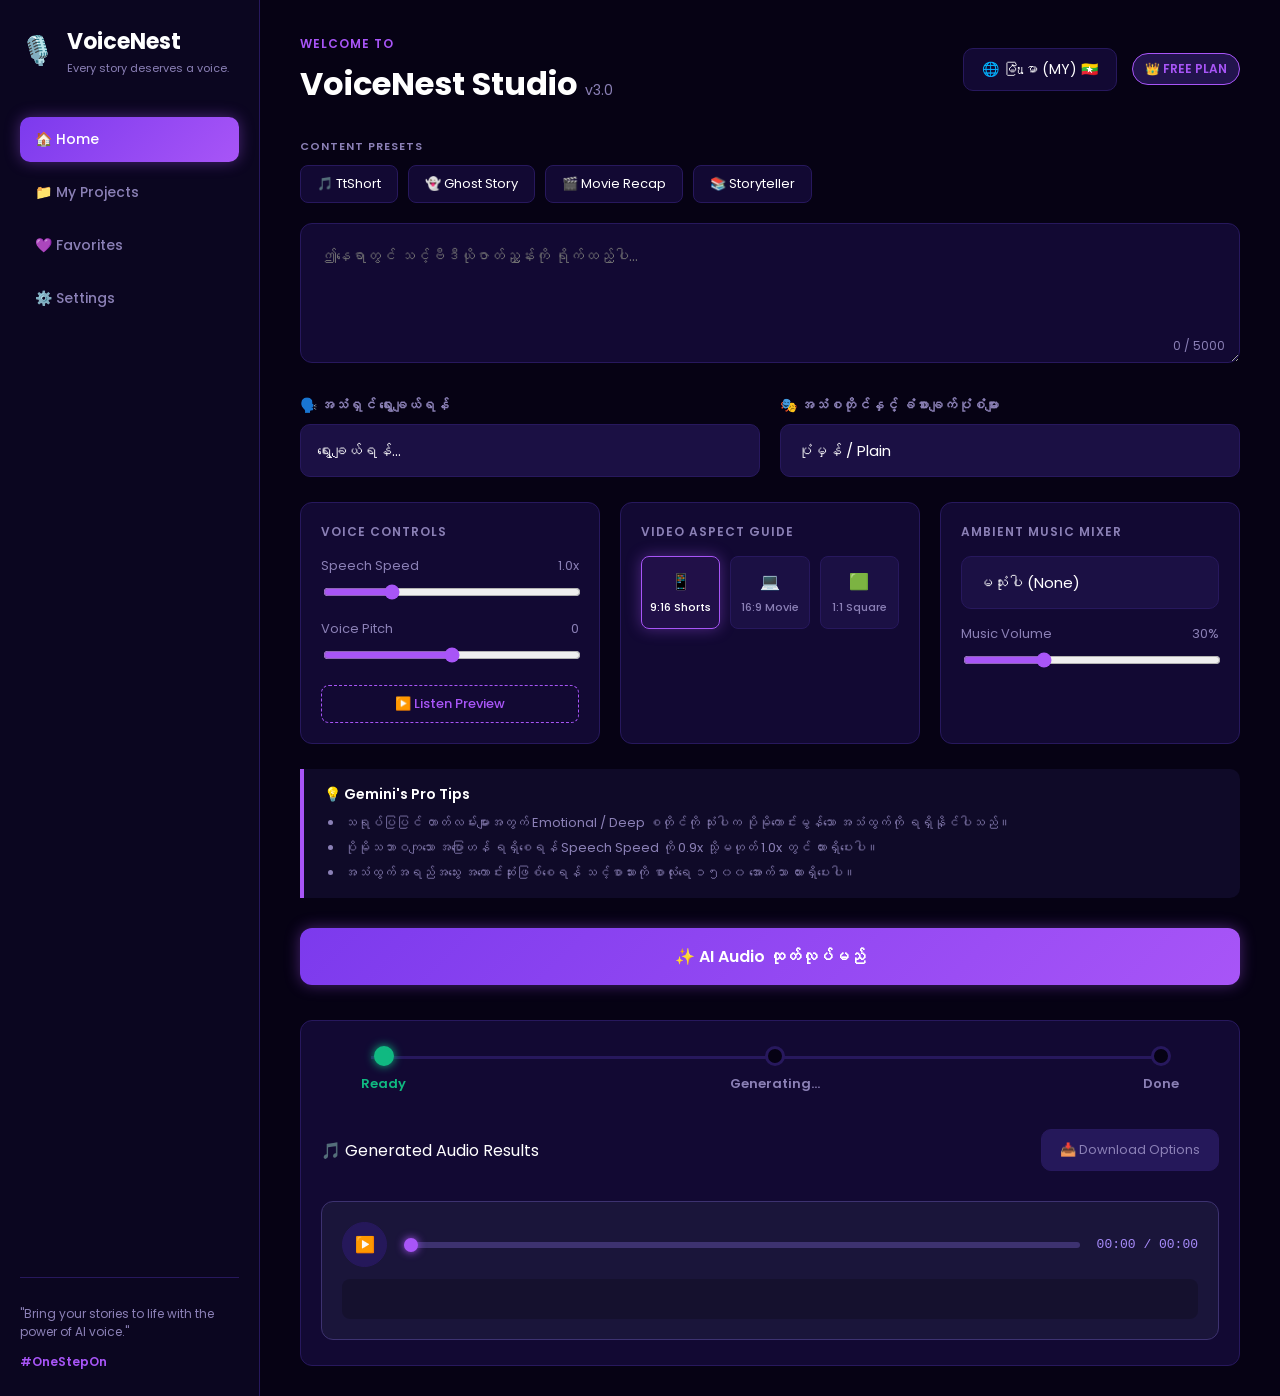
==== index.html @ c68632c4 "Update index.html to version 3.0 pro edit" ====
<!DOCTYPE html>
<html lang="my">
<head>
    <meta charset="UTF-8">
    <meta name="viewport" content="width=device-width, initial-scale=1.0">
    <title>VoiceNest Studio v3.0 - OneStepOn</title>
    <link href="https://fonts.googleapis.com/css2?family=Poppins:wght@300;400;500;600;700&display=swap" rel="stylesheet">
    <link rel="stylesheet" href="style2.css">
    <style>
        /* Sidebar Navigation Fix & View Switch Styles */
        .app-view { display: none; }
        .app-view.active { display: block; animation: fadeIn 0.4s ease; }
        @keyframes fadeIn { from { opacity: 0; transform: translateY(5px); } to { opacity: 1; transform: translateY(0); } }
        .menu-item { cursor: pointer; }
        
        /* Pro Audio Waveform & Slider Styles */
        .pro-player-container { background: #1a153a; border-radius: 12px; padding: 20px; margin-top: 15px; border: 1px solid #3d3270; }
        .player-controls-row { display: flex; align-items: center; gap: 15px; margin-bottom: 12px; }
        .pro-time-slider { flex: 1; -webkit-appearance: none; appearance: none; height: 6px; background: #3d3270; border-radius: 3px; outline: none; cursor: pointer; }
        .pro-time-slider::-webkit-slider-thumb { -webkit-appearance: none; appearance: none; width: 14px; height: 14px; border-radius: 50%; background: #a855f7; cursor: pointer; box-shadow: 0 0 8px #a855f7; }
        .time-display { font-family: monospace; font-size: 13px; color: #a78bfa; min-width: 75px; }
        .waveform-visualizer { display: flex; align-items: center; gap: 3px; height: 40px; margin-top: 10px; background: rgba(0,0,0,0.2); padding: 5px 15px; border-radius: 8px; overflow: hidden; }
        .wave-bar { flex: 1; height: 8px; background: #6366f1; border-radius: 2px; transition: height 0.1s ease; }
        
        /* Settings View Cards */
        .settings-grid { display: grid; grid-template-columns: repeat(auto-fit, minmax(280px, 1fr)); gap: 20px; margin-top: 20px; }
    </style>
</head>
<body>

    <!-- LEFT SIDEBAR -->
    <aside class="sidebar">
        <div class="sidebar-brand">
            <span class="brand-icon">🎙️</span>
            <div>
                <h2>VoiceNest</h2>
                <p id="subBrandTxt">Every story deserves a voice.</p>
            </div>
        </div>
        <nav class="sidebar-menu">
            <div class="menu-item active" id="menuHome">🏠 Home</div>
            <div class="menu-item" id="menuProjects">📁 My Projects</div>
            <div class="menu-item" id="menuFavorites">💜 Favorites</div>
            <div class="menu-item" id="menuSettings">⚙️ Settings</div>
        </nav>
        <div class="sidebar-footer">
            <p id="sidebarQuote">"Bring your stories to life with the power of AI voice."</p>
            <span class="brand-tag">#OneStepOn</span>
        </div>
    </aside>

    <!-- MAIN CONTENT AREA -->
    <main class="main-content">
        <header class="app-header">
            <div>
                <span class="welcome-tag" id="welcomeTxt">Welcome to</span>
                <h1 class="app-title">VoiceNest Studio <span class="version-badge">v3.0</span></h1>
            </div>
            <div class="header-right">
                <div class="custom-dropdown-container">
                    <button class="dropdown-trigger" id="langTriggerBtn">🌐 မြันမာ (MY) 🇲🇲</button>
                    <div class="dropdown-menu-box" id="langMenuBox"></div>
                </div>
                <span class="plan-badge">👑 FREE PLAN</span>
            </div>
        </header>

        <!-- VIEW 1: HOME (STUDIO PANEL) -->
        <div id="viewHome" class="app-view active">
            <!-- Content Presets Section -->
            <section class="presets-section">
                <span class="section-mini-title" id="presetLabel">CONTENT PRESETS</span>
                <div class="presets-row" id="presetsContainer"></div>
            </section>

            <!-- Story Input -->
            <section class="input-section">
                <textarea id="storyInput" placeholder="ဤနေရာတွင် သင့်ဗီဒီယိုဇာတ်ညွှန်းကို ရိုက်ထည့်ပါ..."></textarea>
                <div class="char-count" id="charCountLabel">0 / 5000</div>
            </section>

            <!-- Grid Selectors Area -->
            <section class="selectors-grid">
                <div class="control-card">
                    <label id="lblVoiceActor">🗣️ အသံရှင် ရွေးချယ်ရန်</label>
                    <div class="custom-dropdown-container w-100">
                        <button class="dropdown-trigger select-trigger" id="voiceTriggerBtn">ရွေးချယ်ရန်...</button>
                        <div class="dropdown-menu-box custom-picker-window" id="voiceMenuBox"></div>
                    </div>
                </div>

                <div class="control-card">
                    <label id="lblNarrationStyle">🎭 အသံစတိုင်နှင့် ခံစားချက်ပုံစံများ</label>
                    <div class="custom-dropdown-container w-100">
                        <button class="dropdown-trigger select-trigger" id="styleTriggerBtn">ပုံမှန် / Plain</button>
                        <div class="dropdown-menu-box" id="styleMenuBox"></div>
                    </div>
                </div>
            </section>

            <!-- Middle Configurations Row -->
            <section class="config-flex-container">
                <div class="config-card flex-1 position-relative">
                    <h3 id="cardVoiceCtrl">VOICE CONTROLS</h3>
                    <div class="slider-group">
                        <div class="slider-header">
                            <span id="lblSpeed">Speech Speed</span>
                            <span id="speedVal">1.0x</span>
                        </div>
                        <input type="range" id="speedSlider" min="0.5" max="2.5" step="0.1" value="1.0">
                    </div>
                    <div class="slider-group mb-15">
                        <div class="slider-header">
                            <span id="lblPitch">Voice Pitch</span>
                            <span id="pitchVal">0</span>
                        </div>
                        <input type="range" id="pitchSlider" min="-10" max="10" step="1" value="0">
                    </div>
                    <button type="button" class="btn-ctrl-preview" id="btnCtrlPreview">▶️ Listen Preview</button>
                </div>

                <div class="config-card flex-1">
                    <h3 id="cardAspect">VIDEO ASPECT GUIDE</h3>
                    <div class="aspect-grid">
                        <div class="aspect-box active" data-aspect="9:16">
                            <span class="aspect-icon">📱</span>
                            <span class="aspect-name">9:16 Shorts</span>
                        </div>
                        <div class="aspect-box" data-aspect="16:9">
                            <span class="aspect-icon">💻</span>
                            <span class="aspect-name">16:9 Movie</span>
                        </div>
                        <div class="aspect-box" data-aspect="1:1">
                            <span class="aspect-icon">🟩</span>
                            <span class="aspect-name">1:1 Square</span>
                        </div>
                    </div>
                </div>

                <div class="config-card flex-1">
                    <h3 id="cardMixer">AMBIENT MUSIC MIXER</h3>
                    <div class="custom-dropdown-container w-100 mb-15">
                        <button class="dropdown-trigger select-trigger" id="musicTriggerBtn">မသုံးပါ (None)</button>
                        <div class="dropdown-menu-box" id="musicMenuBox"></div>
                    </div>
                    <div class="slider-group">
                        <div class="slider-header">
                            <span id="lblMusicVol">Music Volume</span>
                            <span id="musicVolVal">30%</span>
                        </div>
                        <input type="range" id="musicVolSlider" min="0" max="100" value="30">
                    </div>
                </div>
            </section>

            <section class="tips-card">
                <div class="tips-title" id="tipsTitle">💡 Gemini's Pro Tips</div>
                <ul id="tipsList"></ul>
            </section>

            <button id="generateBtn" class="btn-generate">✨ AI Audio ထုတ်လုပ်မည်</button>

            <!-- Status & Audio Output Area -->
            <section class="output-section">
                <div class="timeline-container">
                    <div class="timeline-progress-line" id="timelineLine"></div>
                    <div class="timeline-step active" id="stepReady"><div class="step-dot"></div><span id="txtStepReady">Ready</span></div>
                    <div class="timeline-step" id="stepGen"><div class="step-dot"></div><span id="txtStepGen">Generating...</span></div>
                    <div class="timeline-step" id="stepDone"><div class="step-dot"></div><span id="txtStepDone">Done</span></div>
                </div>

                <div class="audio-result-box">
                    <div class="audio-header">
                        <span id="lblAudioResult">🎵 Generated Audio Results</span>
                        <div class="custom-dropdown-container">
                            <button class="btn-download" id="downloadTriggerBtn" disabled>📥 Download Options</button>
                            <div class="dropdown-menu-box" id="downloadMenuBox" style="bottom: 100%; top: auto; margin-bottom: 6px;">
                                <div class="dropdown-item" id="dlMp3">🎵 Download Audio (.MP3)</div>
                                <div class="dropdown-item" id="dlSrt">📄 Download Subtitles (.SRT)</div>
                            </div>
                        </div>
                    </div>

                    <!-- PRO WAV PLAYER (TIMELINE INTERACTIVE) -->
                    <div class="pro-player-container">
                        <div class="player-controls-row">
                            <button type="button" class="result-play-btn" id="resultPlayBtn" disabled style="margin:0; width:45px; height:45px; display:flex; align-items:center; justify-content:center;">▶️</button>
                            <input type="range" class="pro-time-slider" id="audioTimelineSlider" min="0" max="100" value="0" disabled>
                            <span class="time-display" id="audioTimeDisplay">00:00 / 00:00</span>
                        </div>
                        <div class="waveform-visualizer" id="waveformContainer">
                            <!-- Dynamic Bars inside js -->
                        </div>
                    </div>
                </div>
            </section>
        </div>

        <!-- VIEW 2: PROJECTS -->
        <div id="viewProjects" class="app-view">
            <h2 class="view-title" style="color: #fff; margin-bottom: 15px;">📁 My Creative Projects</h2>
            <div class="config-card"><p style="opacity: 0.7;" id="txtNoProjects">သိမ်းဆည်းထားသော ပရောဂျက်များ မရှိသေးပါ။</p></div>
        </div>

        <!-- VIEW 3: FAVORITES -->
        <div id="viewFavorites" class="app-view">
            <h2 class="view-title" style="color: #fff; margin-bottom: 15px;">💜 My Favorite Audio Tones</h2>
            <div class="config-card"><p style="opacity: 0.7;" id="txtNoFavs">အကြိုက်ဆုံးအဖြစ် သတ်မှတ်ထားသော အသံများ မရှိသေးပါ။</p></div>
        </div>

        <!-- VIEW 4: SETTINGS (PRO PANEL DYNAMIC) -->
        <div id="viewSettings" class="app-view">
            <h2 class="view-title" style="color: #fff; margin-bottom: 15px;" id="titleSettingsView">⚙️ System Settings</h2>
            <div class="settings-grid">
                <div class="config-card">
                    <h3 style="margin-bottom:12px; border-bottom:1px solid #3d3270; padding-bottom:6px;">👤 OneStepOn Identity</h3>
                    <p style="font-size:14px; margin-bottom:8px;">Plan: <span style="color:#a855f7; font-weight:bold;">Studio Pro License</span></p>
                    <p style="font-size:14px;">Status: <span style="color:#10b981;">Active Verified</span></p>
                </div>
                <div class="config-card">
                    <h3 style="margin-bottom:12px; border-bottom:1px solid #3d3270; padding-bottom:6px;" id="lblThemeCtrl">Preference Configuration</h3>
                    <p style="font-size:14px; opacity:0.8; margin-bottom:10px;">Audio Engine Engine Model: **VoiceNest V3 Neo**</p>
                    <button class="preset-btn active" style="padding: 6px 12px; font-size: 12px;">Ultra Low Latency</button>
                </div>
            </div>
        </div>
    </main>

    <audio id="globalAudioPlayer" style="display: none;"></audio>
    <script src="script.js"></script>
</body>
</html>
---- style2.css ----
:root {
    --bg-main: #060214;
    --bg-sidebar: #0b0620;
    --bg-card: #120933;
    --bg-input: #1b1044;
    --border-color: #27185d;
    --text-main: #ffffff;
    --text-muted: #8b80b6;
    --accent-neon: #a855f7;
    --accent-gradient: linear-gradient(135deg, #7c3aed, #a855f7);
    --glow-shadow: 0 0 15px rgba(168, 85, 247, 0.4);
}

* { box-sizing: border-box; font-family: 'Poppins', sans-serif; }
body { background-color: var(--bg-main); color: var(--text-main); margin: 0; display: flex; min-height: 100vh; }

/* SIDEBAR LAYOUT */
.sidebar { width: 260px; background-color: var(--bg-sidebar); border-right: 1px solid var(--border-color); padding: 25px 20px; display: flex; flex-direction: column; }
.sidebar-brand { display: flex; align-items: center; gap: 12px; margin-bottom: 40px; }
.brand-icon { font-size: 28px; }
.sidebar-brand h2 { margin: 0; font-size: 22px; font-weight: 700; color: #fff; }
.sidebar-brand p { margin: 2px 0 0; font-size: 11px; color: var(--text-muted); }
.sidebar-menu { display: flex; flex-direction: column; gap: 8px; flex: 1; }
.menu-item { padding: 12px 15px; color: var(--text-muted); text-decoration: none; border-radius: 10px; font-size: 14px; font-weight: 500; transition: all 0.3s ease; }
.menu-item:hover, .menu-item.active { background: var(--accent-gradient); color: #fff; box-shadow: var(--glow-shadow); }
.sidebar-footer { border-top: 1px solid var(--border-color); padding-top: 15px; font-size: 12px; color: var(--text-muted); }
.brand-tag { color: var(--accent-neon); font-weight: 600; display: block; margin-top: 5px; }

/* MAIN LAYOUT */
.main-content { flex: 1; padding: 30px 40px; max-width: 1200px; margin: 0 auto; width: 100%; }
.app-header { display: flex; justify-content: space-between; align-items: center; margin-bottom: 30px; }
.welcome-tag { font-size: 12px; color: var(--accent-neon); text-transform: uppercase; font-weight: 600; letter-spacing: 1px; }
.app-title { margin: 5px 0 0; font-size: 32px; font-weight: 700; }
.version-badge { font-size: 14px; font-weight: normal; color: var(--text-muted); }
.header-right { display: flex; align-items: center; gap: 15px; }
.plan-badge { background: #22144d; border: 1px solid var(--accent-neon); color: var(--accent-neon); padding: 6px 12px; border-radius: 20px; font-size: 12px; font-weight: 600; }

/* PRESETS */
.presets-section { margin-bottom: 20px; }
.section-mini-title { font-size: 11px; font-weight: 600; color: var(--text-muted); letter-spacing: 1px; display: block; margin-bottom: 10px; }
.presets-row { display: flex; gap: 10px; }
.preset-btn { background: var(--bg-card); border: 1px solid var(--border-color); color: var(--text-main); padding: 8px 16px; border-radius: 8px; cursor: pointer; font-size: 13px; transition: all 0.2s; }
.preset-btn:hover { border-color: var(--accent-neon); background: var(--bg-input); }

/* INPUT BOX */
.input-section { position: relative; margin-bottom: 25px; }
#storyInput { width: 100%; min-height: 140px; background: var(--bg-card); border: 1px solid var(--border-color); border-radius: 12px; padding: 20px; color: #fff; font-size: 15px; resize: vertical; outline: none; }
#storyInput:focus { border-color: var(--accent-neon); box-shadow: var(--glow-shadow); }
.char-count { position: absolute; bottom: 15px; right: 15px; font-size: 12px; color: var(--text-muted); }

/* CUSTOM DROPDOWN POPOVER */
.custom-dropdown-container { position: relative; display: inline-block; }
.w-100 { width: 100%; }
.dropdown-trigger { background: var(--bg-card); border: 1px solid var(--border-color); color: #fff; padding: 10px 18px; border-radius: 10px; font-size: 14px; cursor: pointer; display: flex; justify-content: space-between; align-items: center; transition: all 0.2s; }
.select-trigger { width: 100%; padding: 14px 16px; font-size: 15px; background: var(--bg-input); text-align: left; }
.dropdown-trigger:focus, .dropdown-trigger:hover { border-color: var(--accent-neon); }

.dropdown-menu-box { position: absolute; top: 100%; left: 0; margin-top: 6px; background: #160d3d; border: 1px solid var(--border-color); border-radius: 10px; box-shadow: 0 10px 25px rgba(0,0,0,0.6), var(--glow-shadow); z-index: 999; width: 100%; max-height: 280px; overflow-y: auto; display: none; }
.dropdown-menu-box.show { display: block; animation: slideDown 0.2s ease; }
.dropdown-item { padding: 12px 16px; cursor: pointer; font-size: 14px; transition: background 0.2s; color: #fff; }
.dropdown-item:hover { background: rgba(168, 85, 247, 0.2); }

/* CUSTOM VOICE ACTOR WINDOW */
.custom-picker-window { width: 420px; max-height: 350px; }
.voice-picker-card { display: flex; align-items: center; justify-content: space-between; padding: 12px 15px; border-bottom: 1px solid var(--border-color); gap: 10px; }
.voice-picker-card:last-child { border-bottom: none; }
.picker-play-btn { background: rgba(168, 85, 247, 0.15); border: 1px solid var(--accent-neon); color: var(--accent-neon); width: 34px; height: 34px; border-radius: 50%; cursor: pointer; display: flex; align-items: center; justify-content: center; font-size: 12px; }
.picker-play-btn.playing { background: #ef4444; border-color: #ef4444; color: #fff; }
.picker-voice-info { flex: 1; font-size: 13px; color: #fff; font-weight: 500; }
.picker-select-btn { background: #25185a; border: 1px solid var(--border-color); color: #fff; padding: 6px 12px; border-radius: 6px; font-size: 12px; cursor: pointer; font-weight: 600; }
.picker-select-btn:hover { background: var(--accent-gradient); border-color: var(--accent-neon); }

/* CONFIG CARDS GRID */
.selectors-grid { display: grid; grid-template-columns: 1fr 1fr; gap: 20px; margin-bottom: 25px; }
.control-card { display: flex; flex-direction: column; gap: 8px; }
.control-card label { font-size: 14px; font-weight: 600; color: var(--text-muted); }
.config-flex-container { display: flex; gap: 20px; margin-bottom: 25px; }
.config-card { background: var(--bg-card); border: 1px solid var(--border-color); border-radius: 12px; padding: 20px; }
.flex-1 { flex: 1; }
.config-card h3 { margin: 0 0 15px 0; font-size: 12px; letter-spacing: 1px; color: var(--text-muted); font-weight: 600; }
.slider-group { margin-bottom: 12px; }
.slider-header { display: flex; justify-content: space-between; font-size: 13px; color: var(--text-muted); margin-bottom: 6px; }
.slider-group input[type="range"] { width: 100%; accent-color: var(--accent-neon); background: var(--bg-input); }

/* SLIDER LISTEN PREVIEW BUTTON */
.btn-ctrl-preview { width: 100%; background: transparent; border: 1px dashed var(--accent-neon); color: var(--accent-neon); padding: 8px; border-radius: 8px; cursor: pointer; font-size: 13px; font-weight: 500; transition: all 0.2s; }
.btn-ctrl-preview:hover { background: rgba(168, 85, 247, 0.1); }
.btn-ctrl-preview.playing { border-color: #ef4444; color: #ef4444; background: rgba(239, 68, 68, 0.05); }

/* VIDEO ASPECT BOXES */
.aspect-grid { display: grid; grid-template-columns: repeat(3, 1fr); gap: 10px; }
.aspect-box { background: var(--bg-input); border: 1px solid var(--border-color); border-radius: 8px; padding: 12px 5px; text-align: center; cursor: pointer; display: flex; flex-direction: column; align-items: center; gap: 5px; }
.aspect-box.active { border-color: var(--accent-neon); background: rgba(168, 85, 247, 0.1); box-shadow: var(--glow-shadow); }
.aspect-box.active .aspect-name { color: #fff; }
.aspect-name { font-size: 11px; color: var(--text-muted); font-weight: 500; }
.mb-15 { margin-bottom: 15px; }
.position-relative { position: relative; }

/* TIPS CARD */
.tips-card { background: #0f0a28; border-left: 4px solid var(--accent-neon); padding: 15px 20px; border-radius: 0 10px 10px 0; margin-bottom: 30px; }
.tips-title { font-weight: 600; font-size: 14px; margin-bottom: 8px; color: #fff; }
.tips-card ul { margin: 0; padding-left: 20px; font-size: 13px; color: var(--text-muted); display: flex; flex-direction: column; gap: 5px; }

.btn-generate { width: 100%; background: var(--accent-gradient); border: none; color: #fff; padding: 16px; border-radius: 12px; font-size: 16px; font-weight: 600; cursor: pointer; box-shadow: var(--glow-shadow); }

/* PROGRESS TIMELINE SYSTEM */
.output-section { margin-top: 35px; background: var(--bg-card); border: 1px solid var(--border-color); border-radius: 12px; padding: 25px 20px; }
.timeline-container { position: relative; display: flex; justify-content: space-between; margin-bottom: 35px; padding: 0 40px; }
.timeline-progress-line { position: absolute; top: 10px; left: 50px; right: 50px; height: 3px; background: var(--border-color); z-index: 1; transition: background 0.4s ease; }
.timeline-step { display: flex; flex-direction: column; align-items: center; gap: 8px; z-index: 2; position: relative; }
.step-dot { width: 20px; height: 20px; border-radius: 50%; background: var(--bg-main); border: 3px solid var(--border-color); transition: all 0.3s; }
.timeline-step span { font-size: 13px; font-weight: 600; color: var(--text-muted); }

/* Active States */
.timeline-step.active .step-dot { border-color: #10b981; background: #10b981; box-shadow: 0 0 10px #10b981; }
.timeline-step.active span { color: #10b981; }
.timeline-step.generating .step-dot { border-color: #f59e0b; background: #f59e0b; box-shadow: 0 0 10px #f59e0b; }
.timeline-step.generating span { color: #f59e0b; }
.timeline-step.done .step-dot { border-color: #3b82f6; background: #3b82f6; box-shadow: 0 0 10px #3b82f6; }
.timeline-step.done span { color: #3b82f6; }

/* DOWNLOAD OPTIONS BUTTON */
.btn-download { background: #25185a; border: 1px solid var(--border-color); color: var(--text-muted); padding: 10px 18px; border-radius: 10px; font-size: 13px; cursor: not-allowed; }
.btn-download.ready { background: var(--accent-gradient); color: #fff; border-color: var(--accent-neon); cursor: pointer; box-shadow: var(--glow-shadow); }

/* RESULTS CARD PLAYER & COLORFUL WAVEFORM */
.audio-result-box { display: flex; flex-direction: column; gap: 15px; }
.audio-header { display: flex; justify-content: space-between; align-items: center; }
.player-wrapper { display: flex; align-items: center; gap: 15px; background: rgba(0,0,0,0.3); padding: 15px; border-radius: 10px; border: 1px solid var(--border-color); }

.result-play-btn { width: 44px; height: 44px; border-radius: 50%; background: #25185a; border: 1px solid var(--border-color); color: var(--text-muted); font-size: 16px; display: flex; align-items: center; justify-content: center; cursor: not-allowed; transition: all 0.2s; }
.result-play-btn.ready { background: var(--accent-neon); color: #fff; border-color: var(--accent-neon); cursor: pointer; box-shadow: var(--glow-shadow); }
.result-play-btn.playing { background: #ef4444; border-color: #ef4444; }

.waveform-placeholder { display: flex; align-items: center; gap: 4px; flex: 1; height: 50px; justify-content: center; }
.wave-bar { width: 4px; height: 12px; background: #27185d; border-radius: 2px; transition: all 0.2s; }

/* Dynamic Waveform Color Glow Animation */
.waveform-placeholder.animating .wave-bar {
    background: linear-gradient(to top, #7c3aed, #ec4899);
    animation: waveMovement 0.6s infinite alternate ease-in-out;
}
.waveform-placeholder.animating .wave-bar:nth-child(2n) { animation-delay: 0.1s; background: linear-gradient(to top, #a855f7, #3b82f6); }
.waveform-placeholder.animating .wave-bar:nth-child(3n) { animation-delay: 0.25s; background: linear-gradient(to top, #10b981, #f59e0b); }
.waveform-placeholder.animating .wave-bar:nth-child(4n) { animation-delay: 0.4s; background: linear-gradient(to top, #ec4899, #7c3aed); }

@keyframes slideDown { from { transform: translateY(-10px); opacity: 0; } to { transform: translateY(0); opacity: 1; } }
@keyframes waveMovement { from { height: 8px; } to { height: 44px; } }
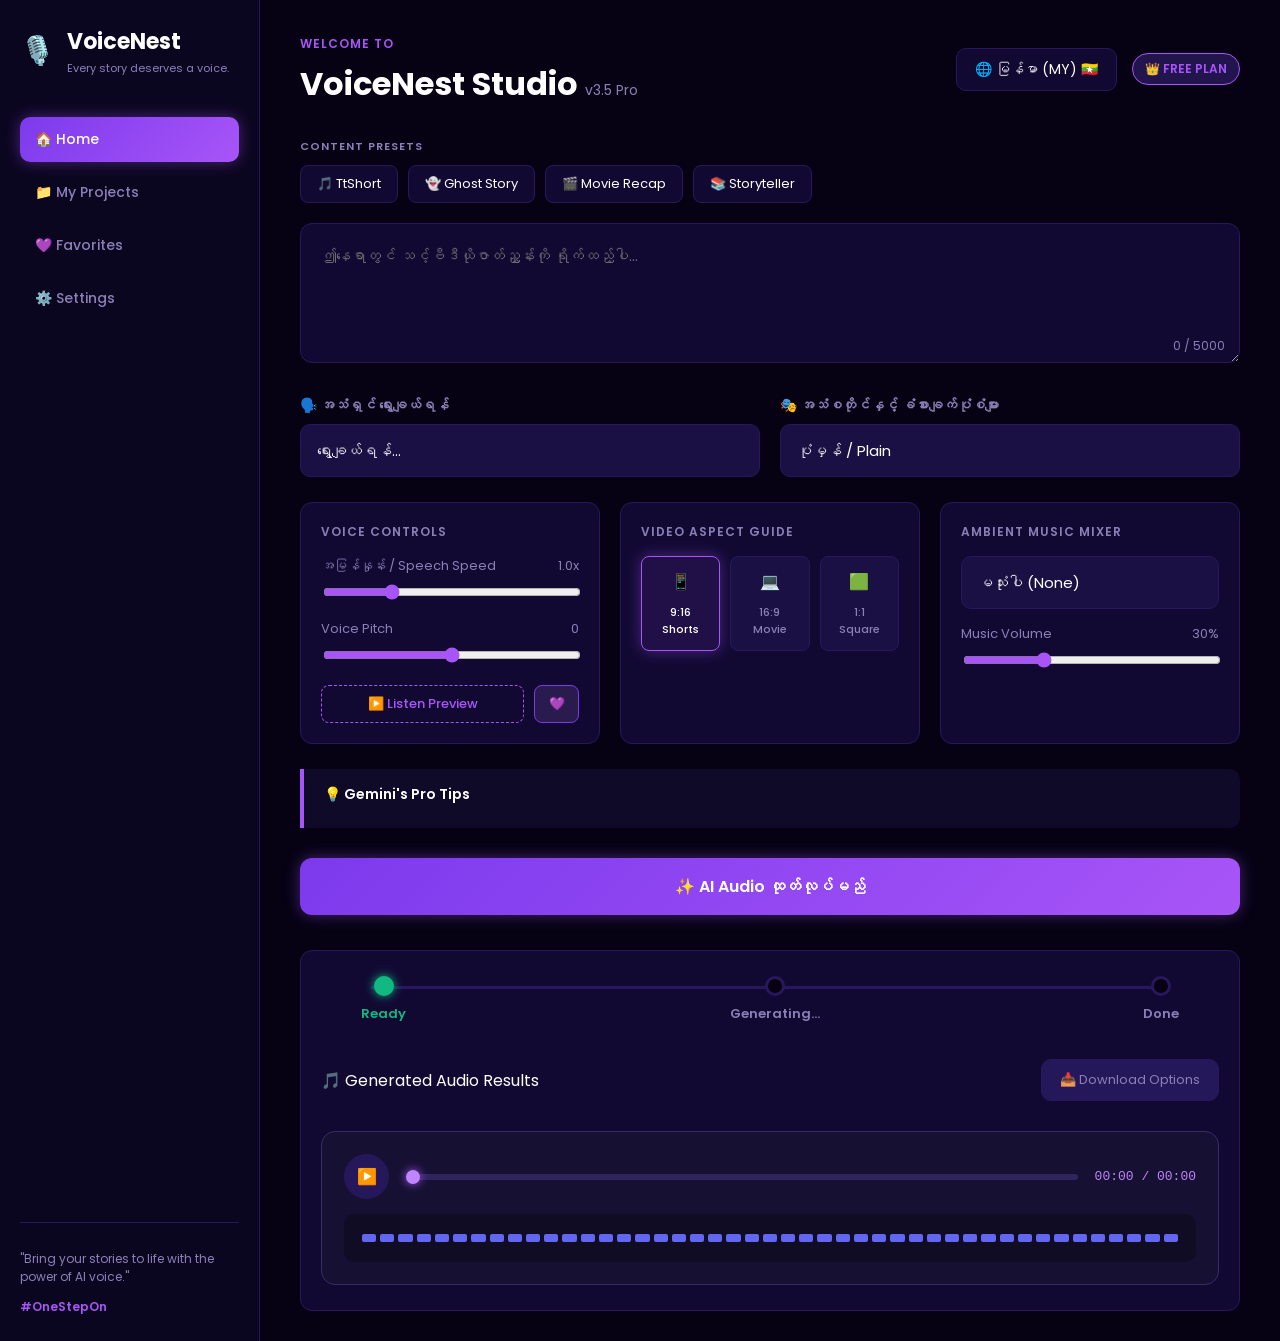
==== commit b5379024: "Fix download options and upgrade settings view layout to v3.5" ====
--- a/index.html
+++ b/index.html
@@ -3,27 +3,50 @@
 <head>
     <meta charset="UTF-8">
     <meta name="viewport" content="width=device-width, initial-scale=1.0">
-    <title>VoiceNest Studio v3.0 - OneStepOn</title>
+    <title>VoiceNest Studio v3.5 Pro - OneStepOn</title>
     <link href="https://fonts.googleapis.com/css2?family=Poppins:wght@300;400;500;600;700&display=swap" rel="stylesheet">
     <link rel="stylesheet" href="style2.css">
     <style>
-        /* Sidebar Navigation Fix & View Switch Styles */
+        /* Pro View Switch Layouts */
         .app-view { display: none; }
         .app-view.active { display: block; animation: fadeIn 0.4s ease; }
-        @keyframes fadeIn { from { opacity: 0; transform: translateY(5px); } to { opacity: 1; transform: translateY(0); } }
+        @keyframes fadeIn { from { opacity: 0; transform: translateY(6px); } to { opacity: 1; transform: translateY(0); } }
         .menu-item { cursor: pointer; }
         
-        /* Pro Audio Waveform & Slider Styles */
-        .pro-player-container { background: #1a153a; border-radius: 12px; padding: 20px; margin-top: 15px; border: 1px solid #3d3270; }
-        .player-controls-row { display: flex; align-items: center; gap: 15px; margin-bottom: 12px; }
-        .pro-time-slider { flex: 1; -webkit-appearance: none; appearance: none; height: 6px; background: #3d3270; border-radius: 3px; outline: none; cursor: pointer; }
-        .pro-time-slider::-webkit-slider-thumb { -webkit-appearance: none; appearance: none; width: 14px; height: 14px; border-radius: 50%; background: #a855f7; cursor: pointer; box-shadow: 0 0 8px #a855f7; }
-        .time-display { font-family: monospace; font-size: 13px; color: #a78bfa; min-width: 75px; }
-        .waveform-visualizer { display: flex; align-items: center; gap: 3px; height: 40px; margin-top: 10px; background: rgba(0,0,0,0.2); padding: 5px 15px; border-radius: 8px; overflow: hidden; }
-        .wave-bar { flex: 1; height: 8px; background: #6366f1; border-radius: 2px; transition: height 0.1s ease; }
-        
-        /* Settings View Cards */
-        .settings-grid { display: grid; grid-template-columns: repeat(auto-fit, minmax(280px, 1fr)); gap: 20px; margin-top: 20px; }
+        /* Interactive Pro Audio Progress Waveform Player */
+        .pro-player-container { background: #161133; border-radius: 14px; padding: 22px; margin-top: 15px; border: 1px solid #362c66; position: relative; }
+        .player-controls-row { display: flex; align-items: center; gap: 15px; margin-bottom: 15px; }
+        .pro-time-slider { flex: 1; -webkit-appearance: none; appearance: none; height: 6px; background: #2f255c; border-radius: 3px; outline: none; cursor: pointer; }
+        .pro-time-slider::-webkit-slider-thumb { -webkit-appearance: none; appearance: none; width: 14px; height: 14px; border-radius: 50%; background: #c084fc; cursor: pointer; box-shadow: 0 0 10px #a855f7; }
+        .time-display { font-family: monospace; font-size: 13px; color: #c084fc; min-width: 80px; text-align: right; }
+        .waveform-visualizer { display: flex; align-items: center; gap: 4px; height: 48px; margin-top: 10px; background: rgba(0,0,0,0.3); padding: 5px 18px; border-radius: 10px; overflow: hidden; }
+        .wave-bar { flex: 1; height: 8px; background: #6366f1; border-radius: 2px; transition: height 0.1s ease, background 0.2s ease; }
+        
+        /* Specific Dropdown Menu Z-Index Fix */
+        .audio-header { position: relative; z-index: 100; display: flex; justify-content: space-between; align-items: center; }
+        .dropdown-menu-box { z-index: 9999 !important; }
+        
+        /* Pro Settings View Layout */
+        .settings-container { display: flex; flex-direction: column; gap: 20px; margin-top: 15px; }
+        .settings-card { background: #181436; border: 1px solid #2e265c; border-radius: 12px; padding: 20px; }
+        .settings-section-title { font-size: 15px; font-weight: 600; color: #c084fc; border-bottom: 1px solid #2f255c; padding-bottom: 8px; margin-bottom: 15px; display: flex; align-items: center; gap: 8px; }
+        .settings-row { display: flex; justify-content: space-between; align-items: center; padding: 10px 0; border-bottom: 1px solid rgba(255,255,255,0.03); }
+        .settings-row:last-child { border-bottom: none; }
+        .settings-meta { font-size: 13px; color: rgba(255,255,255,0.6); }
+        .toggle-switch { position: relative; display: inline-block; width: 44px; height: 22px; }
+        .toggle-switch input { opacity: 0; width: 0; height: 0; }
+        .toggle-slider { position: absolute; cursor: pointer; top: 0; left: 0; right: 0; bottom: 0; background-color: #31275c; transition: .3s; border-radius: 22px; }
+        .toggle-slider:before { position: absolute; content: ""; height: 16px; width: 16px; left: 3px; bottom: 3px; background-color: white; transition: .3s; border-radius: 50%; }
+        input:checked + .toggle-slider { background-color: #a855f7; }
+        input:checked + .toggle-slider:before { transform: translateX(22px); }
+        
+        /* Aspect Ratio Centering & Polish */
+        .aspect-box { display: flex; flex-direction: column; align-items: center; justify-content: center; text-align: center; padding: 12px 6px; }
+        .aspect-name { margin-top: 5px; font-size: 11px; font-weight: 500; }
+        
+        /* Favorites Grid System */
+        .fav-grid { display: grid; grid-template-columns: repeat(auto-fill, minmax(280px, 1fr)); gap: 15px; margin-top: 15px; }
+        .fav-card { background: #181436; border: 1px solid #3b236e; border-radius: 12px; padding: 15px; display: flex; flex-direction: column; justify-content: space-between; gap: 12px; }
     </style>
 </head>
 <body>
@@ -54,11 +77,11 @@
         <header class="app-header">
             <div>
                 <span class="welcome-tag" id="welcomeTxt">Welcome to</span>
-                <h1 class="app-title">VoiceNest Studio <span class="version-badge">v3.0</span></h1>
+                <h1 class="app-title">VoiceNest Studio <span class="version-badge">v3.5 Pro</span></h1>
             </div>
             <div class="header-right">
                 <div class="custom-dropdown-container">
-                    <button class="dropdown-trigger" id="langTriggerBtn">🌐 မြันမာ (MY) 🇲🇲</button>
+                    <button class="dropdown-trigger" id="langTriggerBtn">🌐 မြန်မာ (MY) 🇲🇲</button>
                     <div class="dropdown-menu-box" id="langMenuBox"></div>
                 </div>
                 <span class="plan-badge">👑 FREE PLAN</span>
@@ -116,7 +139,10 @@
                         </div>
                         <input type="range" id="pitchSlider" min="-10" max="10" step="1" value="0">
                     </div>
-                    <button type="button" class="btn-ctrl-preview" id="btnCtrlPreview">▶️ Listen Preview</button>
+                    <div style="display: flex; gap: 10px;">
+                        <button type="button" class="btn-ctrl-preview" id="btnCtrlPreview" style="flex:1;">▶️ Listen Preview</button>
+                        <button type="button" class="btn-ctrl-preview" id="btnAddFav" style="background: #2a1b4e; border: 1px solid #7c3aed; color: #c084fc; width: 45px; padding: 0;" title="Add to Favorites">💜</button>
+                    </div>
                 </div>
 
                 <div class="config-card flex-1">
@@ -124,15 +150,15 @@
                     <div class="aspect-grid">
                         <div class="aspect-box active" data-aspect="9:16">
                             <span class="aspect-icon">📱</span>
-                            <span class="aspect-name">9:16 Shorts</span>
+                            <span class="aspect-name">9:16<br>Shorts</span>
                         </div>
                         <div class="aspect-box" data-aspect="16:9">
                             <span class="aspect-icon">💻</span>
-                            <span class="aspect-name">16:9 Movie</span>
+                            <span class="aspect-name">16:9<br>Movie</span>
                         </div>
                         <div class="aspect-box" data-aspect="1:1">
                             <span class="aspect-icon">🟩</span>
-                            <span class="aspect-name">1:1 Square</span>
+                            <span class="aspect-name">1:1<br>Square</span>
                         </div>
                     </div>
                 </div>
@@ -173,7 +199,7 @@
                     <div class="audio-header">
                         <span id="lblAudioResult">🎵 Generated Audio Results</span>
                         <div class="custom-dropdown-container">
-                            <button class="btn-download" id="downloadTriggerBtn" disabled>📥 Download Options</button>
+                            <button class="btn-download" id="downloadTriggerBtn">📥 Download Options</button>
                             <div class="dropdown-menu-box" id="downloadMenuBox" style="bottom: 100%; top: auto; margin-bottom: 6px;">
                                 <div class="dropdown-item" id="dlMp3">🎵 Download Audio (.MP3)</div>
                                 <div class="dropdown-item" id="dlSrt">📄 Download Subtitles (.SRT)</div>
@@ -204,23 +230,90 @@
 
         <!-- VIEW 3: FAVORITES -->
         <div id="viewFavorites" class="app-view">
-            <h2 class="view-title" style="color: #fff; margin-bottom: 15px;">💜 My Favorite Audio Tones</h2>
-            <div class="config-card"><p style="opacity: 0.7;" id="txtNoFavs">အကြိုက်ဆုံးအဖြစ် သတ်မှတ်ထားသော အသံများ မရှိသေးပါ။</p></div>
-        </div>
-
-        <!-- VIEW 4: SETTINGS (PRO PANEL DYNAMIC) -->
+            <h2 class="view-title" style="color: #fff; margin-bottom: 15px;" id="titleFavsView">💜 My Favorite Audio Tones</h2>
+            <div id="favsContainer">
+                <div class="config-card"><p style="opacity: 0.7;" id="txtNoFavs">အကြိုက်ဆုံးအဖြစ် သတ်မှတ်ထားသော အသံများ မရှိသေးပါ။</p></div>
+            </div>
+        </div>
+
+        <!-- VIEW 4: SETTINGS (PRO COMPARATIVE PANEL) -->
         <div id="viewSettings" class="app-view">
-            <h2 class="view-title" style="color: #fff; margin-bottom: 15px;" id="titleSettingsView">⚙️ System Settings</h2>
-            <div class="settings-grid">
-                <div class="config-card">
-                    <h3 style="margin-bottom:12px; border-bottom:1px solid #3d3270; padding-bottom:6px;">👤 OneStepOn Identity</h3>
-                    <p style="font-size:14px; margin-bottom:8px;">Plan: <span style="color:#a855f7; font-weight:bold;">Studio Pro License</span></p>
-                    <p style="font-size:14px;">Status: <span style="color:#10b981;">Active Verified</span></p>
-                </div>
-                <div class="config-card">
-                    <h3 style="margin-bottom:12px; border-bottom:1px solid #3d3270; padding-bottom:6px;" id="lblThemeCtrl">Preference Configuration</h3>
-                    <p style="font-size:14px; opacity:0.8; margin-bottom:10px;">Audio Engine Engine Model: **VoiceNest V3 Neo**</p>
-                    <button class="preset-btn active" style="padding: 6px 12px; font-size: 12px;">Ultra Low Latency</button>
+            <h2 class="view-title" style="color: #fff; margin-bottom: 15px;" id="titleSettingsView">⚙️ System Settings Dashboard</h2>
+            <div class="settings-container">
+                <!-- Profile Identity Card -->
+                <div class="settings-card">
+                    <div class="settings-section-title">👤 OneStepOn Core Identity</div>
+                    <div class="settings-row">
+                        <div>
+                            <div>License Plan</div>
+                            <div class="settings-meta">Access level for current workspace</div>
+                        </div>
+                        <span style="color:#c084fc; font-weight:bold; background: rgba(192,132,252,0.1); padding: 4px 10px; border-radius: 6px;">Studio Pro License</span>
+                    </div>
+                    <div class="settings-row">
+                        <div>
+                            <div>Engine Status</div>
+                            <div class="settings-meta">Connection check with AI render pipeline</div>
+                        </div>
+                        <span style="color:#10b981; font-weight:bold;">Active Verified</span>
+                    </div>
+                </div>
+
+                <!-- Engine Configurations Card -->
+                <div class="settings-card">
+                    <div class="settings-section-title">⚡ Audio Rendering Engine Model</div>
+                    <div class="settings-row">
+                        <div>
+                            <div>AI Core Version</div>
+                            <div class="settings-meta">Select running vocal generator architecture</div>
+                        </div>
+                        <strong style="color: #fff;">VoiceNest V3 Neo</strong>
+                    </div>
+                    <div class="settings-row">
+                        <div>
+                            <div>Processing Strategy</div>
+                            <div class="settings-meta">Prioritize speed or maximum HD bitrates</div>
+                        </div>
+                        <div style="display:flex; gap:8px;">
+                            <button class="preset-btn active" style="padding: 6px 12px; font-size: 11px; margin:0;">Ultra Low Latency</button>
+                            <button class="preset-btn" style="padding: 6px 12px; font-size: 11px; margin:0; background:none; border:1px solid #2f255c;">Studio HD Render</button>
+                        </div>
+                    </div>
+                </div>
+
+                <!-- Toggle Options Card Like Global Top Tier Apps -->
+                <div class="settings-card">
+                    <div class="settings-section-title">🛠️ Preferences & Automation</div>
+                    <div class="settings-row">
+                        <div>
+                            <div>Auto-Generate Subtitles</div>
+                            <div class="settings-meta">Produce timed .SRT alongside audio generation</div>
+                        </div>
+                        <label class="toggle-switch">
+                            <input type="checkbox" checked>
+                            <span class="toggle-slider"></span>
+                        </label>
+                    </div>
+                    <div class="settings-row">
+                        <div>
+                            <div>Vocal Enhancement Filter</div>
+                            <div class="settings-meta">Apply automated dynamic compression & EQ de-esser</div>
+                        </div>
+                        <label class="toggle-switch">
+                            <input type="checkbox" checked>
+                            <span class="toggle-slider"></span>
+                        </label>
+                    </div>
+                    <div class="settings-row">
+                        <div>
+                            <div>Developer Mode Logs</div>
+                            <div class="settings-meta">Show real-time latency diagnostics in background</div>
+                        </div>
+                        <label class="toggle-switch">
+                            <input type="checkbox">
+                            <span class="toggle-slider"></span>
+                        </label>
+                    </div>
                 </div>
             </div>
         </div>
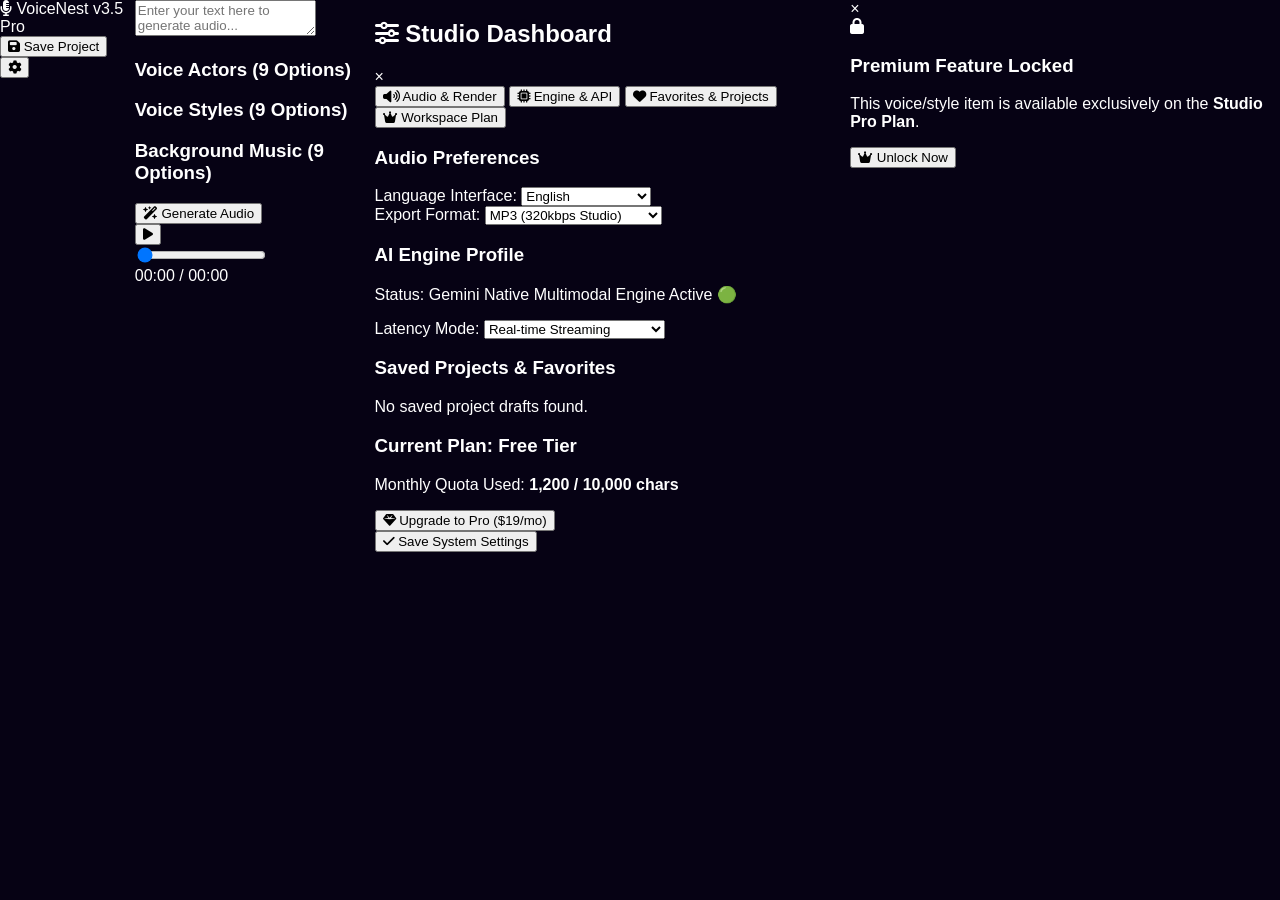
==== commit a113f50b: "feat(html): add 9-item selector grids and studio settings dashboard modal - Expanded Voice, Style, a" ====
--- a/index.html
+++ b/index.html
@@ -1,325 +1,163 @@
 <!DOCTYPE html>
-<html lang="my">
+<html lang="en">
 <head>
     <meta charset="UTF-8">
     <meta name="viewport" content="width=device-width, initial-scale=1.0">
-    <title>VoiceNest Studio v3.5 Pro - OneStepOn</title>
-    <link href="https://fonts.googleapis.com/css2?family=Poppins:wght@300;400;500;600;700&display=swap" rel="stylesheet">
-    <link rel="stylesheet" href="style2.css">
-    <style>
-        /* Pro View Switch Layouts */
-        .app-view { display: none; }
-        .app-view.active { display: block; animation: fadeIn 0.4s ease; }
-        @keyframes fadeIn { from { opacity: 0; transform: translateY(6px); } to { opacity: 1; transform: translateY(0); } }
-        .menu-item { cursor: pointer; }
+    <title>VoiceNest Studio v3.5 Pro</title>
+    <link rel="stylesheet" href="style.css">
+    <link rel="stylesheet" href="https://cdnjs.cloudflare.com/ajax/libs/font-awesome/6.4.0/css/all.min.css">
+</head>
+<body class="dark-theme">
+
+    <!-- Top Navigation -->
+    <header class="navbar">
+        <div class="logo">
+            <i class="fa-solid fa-microphone-lines"></i> VoiceNest <span>v3.5 Pro</span>
+        </div>
+        <div class="nav-controls">
+            <button id="saveProjectBtn" class="btn btn-secondary"><i class="fa-solid fa-floppy-disk"></i> <span data-i18n="save_project">Save Project</span></button>
+            <button id="openSettingsBtn" class="btn btn-icon"><i class="fa-solid fa-gear"></i></button>
+        </div>
+    </header>
+
+    <!-- Main Content Container -->
+    <main class="container">
         
-        /* Interactive Pro Audio Progress Waveform Player */
-        .pro-player-container { background: #161133; border-radius: 14px; padding: 22px; margin-top: 15px; border: 1px solid #362c66; position: relative; }
-        .player-controls-row { display: flex; align-items: center; gap: 15px; margin-bottom: 15px; }
-        .pro-time-slider { flex: 1; -webkit-appearance: none; appearance: none; height: 6px; background: #2f255c; border-radius: 3px; outline: none; cursor: pointer; }
-        .pro-time-slider::-webkit-slider-thumb { -webkit-appearance: none; appearance: none; width: 14px; height: 14px; border-radius: 50%; background: #c084fc; cursor: pointer; box-shadow: 0 0 10px #a855f7; }
-        .time-display { font-family: monospace; font-size: 13px; color: #c084fc; min-width: 80px; text-align: right; }
-        .waveform-visualizer { display: flex; align-items: center; gap: 4px; height: 48px; margin-top: 10px; background: rgba(0,0,0,0.3); padding: 5px 18px; border-radius: 10px; overflow: hidden; }
-        .wave-bar { flex: 1; height: 8px; background: #6366f1; border-radius: 2px; transition: height 0.1s ease, background 0.2s ease; }
-        
-        /* Specific Dropdown Menu Z-Index Fix */
-        .audio-header { position: relative; z-index: 100; display: flex; justify-content: space-between; align-items: center; }
-        .dropdown-menu-box { z-index: 9999 !important; }
-        
-        /* Pro Settings View Layout */
-        .settings-container { display: flex; flex-direction: column; gap: 20px; margin-top: 15px; }
-        .settings-card { background: #181436; border: 1px solid #2e265c; border-radius: 12px; padding: 20px; }
-        .settings-section-title { font-size: 15px; font-weight: 600; color: #c084fc; border-bottom: 1px solid #2f255c; padding-bottom: 8px; margin-bottom: 15px; display: flex; align-items: center; gap: 8px; }
-        .settings-row { display: flex; justify-content: space-between; align-items: center; padding: 10px 0; border-bottom: 1px solid rgba(255,255,255,0.03); }
-        .settings-row:last-child { border-bottom: none; }
-        .settings-meta { font-size: 13px; color: rgba(255,255,255,0.6); }
-        .toggle-switch { position: relative; display: inline-block; width: 44px; height: 22px; }
-        .toggle-switch input { opacity: 0; width: 0; height: 0; }
-        .toggle-slider { position: absolute; cursor: pointer; top: 0; left: 0; right: 0; bottom: 0; background-color: #31275c; transition: .3s; border-radius: 22px; }
-        .toggle-slider:before { position: absolute; content: ""; height: 16px; width: 16px; left: 3px; bottom: 3px; background-color: white; transition: .3s; border-radius: 50%; }
-        input:checked + .toggle-slider { background-color: #a855f7; }
-        input:checked + .toggle-slider:before { transform: translateX(22px); }
-        
-        /* Aspect Ratio Centering & Polish */
-        .aspect-box { display: flex; flex-direction: column; align-items: center; justify-content: center; text-align: center; padding: 12px 6px; }
-        .aspect-name { margin-top: 5px; font-size: 11px; font-weight: 500; }
-        
-        /* Favorites Grid System */
-        .fav-grid { display: grid; grid-template-columns: repeat(auto-fill, minmax(280px, 1fr)); gap: 15px; margin-top: 15px; }
-        .fav-card { background: #181436; border: 1px solid #3b236e; border-radius: 12px; padding: 15px; display: flex; flex-direction: column; justify-content: space-between; gap: 12px; }
-    </style>
-</head>
-<body>
+        <!-- Text Input Section -->
+        <section class="input-section">
+            <textarea id="scriptInput" placeholder="Enter your text here to generate audio..."></textarea>
+        </div>
 
-    <!-- LEFT SIDEBAR -->
-    <aside class="sidebar">
-        <div class="sidebar-brand">
-            <span class="brand-icon">🎙️</span>
-            <div>
-                <h2>VoiceNest</h2>
-                <p id="subBrandTxt">Every story deserves a voice.</p>
+        <!-- 9-Grid Selectors -->
+        <section class="grid-container">
+            
+            <!-- Voice Actors Section (9 Items) -->
+            <div class="selector-box">
+                <h3 data-i18n="select_voice">Voice Actors (9 Options)</h3>
+                <div class="grid-9" id="voiceGrid"></div>
             </div>
-        </div>
-        <nav class="sidebar-menu">
-            <div class="menu-item active" id="menuHome">🏠 Home</div>
-            <div class="menu-item" id="menuProjects">📁 My Projects</div>
-            <div class="menu-item" id="menuFavorites">💜 Favorites</div>
-            <div class="menu-item" id="menuSettings">⚙️ Settings</div>
-        </nav>
-        <div class="sidebar-footer">
-            <p id="sidebarQuote">"Bring your stories to life with the power of AI voice."</p>
-            <span class="brand-tag">#OneStepOn</span>
-        </div>
-    </aside>
 
-    <!-- MAIN CONTENT AREA -->
-    <main class="main-content">
-        <header class="app-header">
-            <div>
-                <span class="welcome-tag" id="welcomeTxt">Welcome to</span>
-                <h1 class="app-title">VoiceNest Studio <span class="version-badge">v3.5 Pro</span></h1>
+            <!-- Styles Section (9 Items) -->
+            <div class="selector-box">
+                <h3 data-i18n="select_style">Voice Styles (9 Options)</h3>
+                <div class="grid-9" id="styleGrid"></div>
             </div>
-            <div class="header-right">
-                <div class="custom-dropdown-container">
-                    <button class="dropdown-trigger" id="langTriggerBtn">🌐 မြန်မာ (MY) 🇲🇲</button>
-                    <div class="dropdown-menu-box" id="langMenuBox"></div>
+
+            <!-- Background Music Section (9 Items) -->
+            <div class="selector-box">
+                <h3 data-i18n="select_music">Background Music (9 Options)</h3>
+                <div class="grid-9" id="musicGrid"></div>
+            </div>
+
+        </section>
+
+        <!-- Player & Generate Action Bar -->
+        <section class="action-bar">
+            <button id="generateBtn" class="btn btn-primary btn-large">
+                <i class="fa-solid fa-wand-magic-sparkles"></i> <span data-i18n="generate">Generate Audio</span>
+            </button>
+            
+            <div class="player-container">
+                <button id="mainPlayBtn" class="btn btn-circle"><i class="fa-solid fa-play"></i></button>
+                <div class="timeline-bar">
+                    <input type="range" id="seekSlider" value="0" min="0" max="100">
                 </div>
-                <span class="plan-badge">👑 FREE PLAN</span>
+                <span id="timeDisplay">00:00 / 00:00</span>
             </div>
-        </header>
+        </section>
 
-        <!-- VIEW 1: HOME (STUDIO PANEL) -->
-        <div id="viewHome" class="app-view active">
-            <!-- Content Presets Section -->
-            <section class="presets-section">
-                <span class="section-mini-title" id="presetLabel">CONTENT PRESETS</span>
-                <div class="presets-row" id="presetsContainer"></div>
-            </section>
+    </main>
 
-            <!-- Story Input -->
-            <section class="input-section">
-                <textarea id="storyInput" placeholder="ဤနေရာတွင် သင့်ဗီဒီယိုဇာတ်ညွှန်းကို ရိုက်ထည့်ပါ..."></textarea>
-                <div class="char-count" id="charCountLabel">0 / 5000</div>
-            </section>
-
-            <!-- Grid Selectors Area -->
-            <section class="selectors-grid">
-                <div class="control-card">
-                    <label id="lblVoiceActor">🗣️ အသံရှင် ရွေးချယ်ရန်</label>
-                    <div class="custom-dropdown-container w-100">
-                        <button class="dropdown-trigger select-trigger" id="voiceTriggerBtn">ရွေးချယ်ရန်...</button>
-                        <div class="dropdown-menu-box custom-picker-window" id="voiceMenuBox"></div>
-                    </div>
+    <!-- Modal: Pro Tabbed Settings -->
+    <div id="settingsModal" class="modal">
+        <div class="modal-content tabbed-dashboard">
+            <div class="modal-header">
+                <h2><i class="fa-solid fa-sliders"></i> Studio Dashboard</h2>
+                <span class="close-btn" id="closeSettings">&times;</span>
+            </div>
+            
+            <div class="dashboard-body">
+                <!-- Sidebar Tabs -->
+                <div class="tab-sidebar">
+                    <button class="tab-btn active" data-tab="tab-audio"><i class="fa-solid fa-volume-high"></i> Audio & Render</button>
+                    <button class="tab-btn" data-tab="tab-engine"><i class="fa-solid fa-microchip"></i> Engine & API</button>
+                    <button class="tab-btn" data-tab="tab-favorites"><i class="fa-solid fa-heart"></i> Favorites & Projects</button>
+                    <button class="tab-btn" data-tab="tab-plan"><i class="fa-solid fa-crown"></i> Workspace Plan</button>
                 </div>
 
-                <div class="control-card">
-                    <label id="lblNarrationStyle">🎭 အသံစတိုင်နှင့် ခံစားချက်ပုံစံများ</label>
-                    <div class="custom-dropdown-container w-100">
-                        <button class="dropdown-trigger select-trigger" id="styleTriggerBtn">ပုံမှန် / Plain</button>
-                        <div class="dropdown-menu-box" id="styleMenuBox"></div>
-                    </div>
-                </div>
-            </section>
-
-            <!-- Middle Configurations Row -->
-            <section class="config-flex-container">
-                <div class="config-card flex-1 position-relative">
-                    <h3 id="cardVoiceCtrl">VOICE CONTROLS</h3>
-                    <div class="slider-group">
-                        <div class="slider-header">
-                            <span id="lblSpeed">Speech Speed</span>
-                            <span id="speedVal">1.0x</span>
+                <!-- Tab Contents -->
+                <div class="tab-content-container">
+                    
+                    <!-- Tab 1: Audio Settings -->
+                    <div id="tab-audio" class="tab-content active">
+                        <h3>Audio Preferences</h3>
+                        <div class="form-group">
+                            <label>Language Interface:</label>
+                            <select id="langSelect">
+                                <option value="en">English</option>
+                                <option value="mm">မြန်မာ (Myanmar)</option>
+                                <option value="th">ไทย (Thai)</option>
+                            </select>
                         </div>
-                        <input type="range" id="speedSlider" min="0.5" max="2.5" step="0.1" value="1.0">
-                    </div>
-                    <div class="slider-group mb-15">
-                        <div class="slider-header">
-                            <span id="lblPitch">Voice Pitch</span>
-                            <span id="pitchVal">0</span>
-                        </div>
-                        <input type="range" id="pitchSlider" min="-10" max="10" step="1" value="0">
-                    </div>
-                    <div style="display: flex; gap: 10px;">
-                        <button type="button" class="btn-ctrl-preview" id="btnCtrlPreview" style="flex:1;">▶️ Listen Preview</button>
-                        <button type="button" class="btn-ctrl-preview" id="btnAddFav" style="background: #2a1b4e; border: 1px solid #7c3aed; color: #c084fc; width: 45px; padding: 0;" title="Add to Favorites">💜</button>
-                    </div>
-                </div>
-
-                <div class="config-card flex-1">
-                    <h3 id="cardAspect">VIDEO ASPECT GUIDE</h3>
-                    <div class="aspect-grid">
-                        <div class="aspect-box active" data-aspect="9:16">
-                            <span class="aspect-icon">📱</span>
-                            <span class="aspect-name">9:16<br>Shorts</span>
-                        </div>
-                        <div class="aspect-box" data-aspect="16:9">
-                            <span class="aspect-icon">💻</span>
-                            <span class="aspect-name">16:9<br>Movie</span>
-                        </div>
-                        <div class="aspect-box" data-aspect="1:1">
-                            <span class="aspect-icon">🟩</span>
-                            <span class="aspect-name">1:1<br>Square</span>
-                        </div>
-                    </div>
-                </div>
-
-                <div class="config-card flex-1">
-                    <h3 id="cardMixer">AMBIENT MUSIC MIXER</h3>
-                    <div class="custom-dropdown-container w-100 mb-15">
-                        <button class="dropdown-trigger select-trigger" id="musicTriggerBtn">မသုံးပါ (None)</button>
-                        <div class="dropdown-menu-box" id="musicMenuBox"></div>
-                    </div>
-                    <div class="slider-group">
-                        <div class="slider-header">
-                            <span id="lblMusicVol">Music Volume</span>
-                            <span id="musicVolVal">30%</span>
-                        </div>
-                        <input type="range" id="musicVolSlider" min="0" max="100" value="30">
-                    </div>
-                </div>
-            </section>
-
-            <section class="tips-card">
-                <div class="tips-title" id="tipsTitle">💡 Gemini's Pro Tips</div>
-                <ul id="tipsList"></ul>
-            </section>
-
-            <button id="generateBtn" class="btn-generate">✨ AI Audio ထုတ်လုပ်မည်</button>
-
-            <!-- Status & Audio Output Area -->
-            <section class="output-section">
-                <div class="timeline-container">
-                    <div class="timeline-progress-line" id="timelineLine"></div>
-                    <div class="timeline-step active" id="stepReady"><div class="step-dot"></div><span id="txtStepReady">Ready</span></div>
-                    <div class="timeline-step" id="stepGen"><div class="step-dot"></div><span id="txtStepGen">Generating...</span></div>
-                    <div class="timeline-step" id="stepDone"><div class="step-dot"></div><span id="txtStepDone">Done</span></div>
-                </div>
-
-                <div class="audio-result-box">
-                    <div class="audio-header">
-                        <span id="lblAudioResult">🎵 Generated Audio Results</span>
-                        <div class="custom-dropdown-container">
-                            <button class="btn-download" id="downloadTriggerBtn">📥 Download Options</button>
-                            <div class="dropdown-menu-box" id="downloadMenuBox" style="bottom: 100%; top: auto; margin-bottom: 6px;">
-                                <div class="dropdown-item" id="dlMp3">🎵 Download Audio (.MP3)</div>
-                                <div class="dropdown-item" id="dlSrt">📄 Download Subtitles (.SRT)</div>
-                            </div>
+                        <div class="form-group">
+                            <label>Export Format:</label>
+                            <select id="formatSelect">
+                                <option value="mp3">MP3 (320kbps Studio)</option>
+                                <option value="wav">WAV (Uncompressed HD)</option>
+                            </select>
                         </div>
                     </div>
 
-                    <!-- PRO WAV PLAYER (TIMELINE INTERACTIVE) -->
-                    <div class="pro-player-container">
-                        <div class="player-controls-row">
-                            <button type="button" class="result-play-btn" id="resultPlayBtn" disabled style="margin:0; width:45px; height:45px; display:flex; align-items:center; justify-content:center;">▶️</button>
-                            <input type="range" class="pro-time-slider" id="audioTimelineSlider" min="0" max="100" value="0" disabled>
-                            <span class="time-display" id="audioTimeDisplay">00:00 / 00:00</span>
-                        </div>
-                        <div class="waveform-visualizer" id="waveformContainer">
-                            <!-- Dynamic Bars inside js -->
+                    <!-- Tab 2: Engine Settings -->
+                    <div id="tab-engine" class="tab-content">
+                        <h3>AI Engine Profile</h3>
+                        <p>Status: <span class="badge badge-success">Gemini Native Multimodal Engine Active 🟢</span></p>
+                        <div class="form-group">
+                            <label>Latency Mode:</label>
+                            <select>
+                                <option>Real-time Streaming</option>
+                                <option>High-Quality Batch Render</option>
+                            </select>
                         </div>
                     </div>
+
+                    <!-- Tab 3: Saved & Favorites -->
+                    <div id="tab-favorites" class="tab-content">
+                        <h3>Saved Projects & Favorites</h3>
+                        <div id="savedProjectsList" class="saved-list">
+                            <p class="empty-msg">No saved project drafts found.</p>
+                        </div>
+                    </div>
+
+                    <!-- Tab 4: Plan Upgrade -->
+                    <div id="tab-plan" class="tab-content">
+                        <h3>Current Plan: Free Tier</h3>
+                        <p>Monthly Quota Used: <strong>1,200 / 10,000 chars</strong></p>
+                        <button class="btn btn-gold"><i class="fa-solid fa-gem"></i> Upgrade to Pro ($19/mo)</button>
+                    </div>
+
                 </div>
-            </section>
-        </div>
+            </div>
 
-        <!-- VIEW 2: PROJECTS -->
-        <div id="viewProjects" class="app-view">
-            <h2 class="view-title" style="color: #fff; margin-bottom: 15px;">📁 My Creative Projects</h2>
-            <div class="config-card"><p style="opacity: 0.7;" id="txtNoProjects">သိမ်းဆည်းထားသော ပရောဂျက်များ မရှိသေးပါ။</p></div>
-        </div>
-
-        <!-- VIEW 3: FAVORITES -->
-        <div id="viewFavorites" class="app-view">
-            <h2 class="view-title" style="color: #fff; margin-bottom: 15px;" id="titleFavsView">💜 My Favorite Audio Tones</h2>
-            <div id="favsContainer">
-                <div class="config-card"><p style="opacity: 0.7;" id="txtNoFavs">အကြိုက်ဆုံးအဖြစ် သတ်မှတ်ထားသော အသံများ မရှိသေးပါ။</p></div>
+            <div class="modal-footer">
+                <button id="saveSettingsBtn" class="btn btn-primary"><i class="fa-solid fa-check"></i> Save System Settings</button>
             </div>
         </div>
+    </div>
 
-        <!-- VIEW 4: SETTINGS (PRO COMPARATIVE PANEL) -->
-        <div id="viewSettings" class="app-view">
-            <h2 class="view-title" style="color: #fff; margin-bottom: 15px;" id="titleSettingsView">⚙️ System Settings Dashboard</h2>
-            <div class="settings-container">
-                <!-- Profile Identity Card -->
-                <div class="settings-card">
-                    <div class="settings-section-title">👤 OneStepOn Core Identity</div>
-                    <div class="settings-row">
-                        <div>
-                            <div>License Plan</div>
-                            <div class="settings-meta">Access level for current workspace</div>
-                        </div>
-                        <span style="color:#c084fc; font-weight:bold; background: rgba(192,132,252,0.1); padding: 4px 10px; border-radius: 6px;">Studio Pro License</span>
-                    </div>
-                    <div class="settings-row">
-                        <div>
-                            <div>Engine Status</div>
-                            <div class="settings-meta">Connection check with AI render pipeline</div>
-                        </div>
-                        <span style="color:#10b981; font-weight:bold;">Active Verified</span>
-                    </div>
-                </div>
-
-                <!-- Engine Configurations Card -->
-                <div class="settings-card">
-                    <div class="settings-section-title">⚡ Audio Rendering Engine Model</div>
-                    <div class="settings-row">
-                        <div>
-                            <div>AI Core Version</div>
-                            <div class="settings-meta">Select running vocal generator architecture</div>
-                        </div>
-                        <strong style="color: #fff;">VoiceNest V3 Neo</strong>
-                    </div>
-                    <div class="settings-row">
-                        <div>
-                            <div>Processing Strategy</div>
-                            <div class="settings-meta">Prioritize speed or maximum HD bitrates</div>
-                        </div>
-                        <div style="display:flex; gap:8px;">
-                            <button class="preset-btn active" style="padding: 6px 12px; font-size: 11px; margin:0;">Ultra Low Latency</button>
-                            <button class="preset-btn" style="padding: 6px 12px; font-size: 11px; margin:0; background:none; border:1px solid #2f255c;">Studio HD Render</button>
-                        </div>
-                    </div>
-                </div>
-
-                <!-- Toggle Options Card Like Global Top Tier Apps -->
-                <div class="settings-card">
-                    <div class="settings-section-title">🛠️ Preferences & Automation</div>
-                    <div class="settings-row">
-                        <div>
-                            <div>Auto-Generate Subtitles</div>
-                            <div class="settings-meta">Produce timed .SRT alongside audio generation</div>
-                        </div>
-                        <label class="toggle-switch">
-                            <input type="checkbox" checked>
-                            <span class="toggle-slider"></span>
-                        </label>
-                    </div>
-                    <div class="settings-row">
-                        <div>
-                            <div>Vocal Enhancement Filter</div>
-                            <div class="settings-meta">Apply automated dynamic compression & EQ de-esser</div>
-                        </div>
-                        <label class="toggle-switch">
-                            <input type="checkbox" checked>
-                            <span class="toggle-slider"></span>
-                        </label>
-                    </div>
-                    <div class="settings-row">
-                        <div>
-                            <div>Developer Mode Logs</div>
-                            <div class="settings-meta">Show real-time latency diagnostics in background</div>
-                        </div>
-                        <label class="toggle-switch">
-                            <input type="checkbox">
-                            <span class="toggle-slider"></span>
-                        </label>
-                    </div>
-                </div>
+    <!-- Modal: Premium Lock Alert -->
+    <div id="lockModal" class="modal">
+        <div class="modal-content mini-modal">
+            <span class="close-btn" id="closeLock">&times;</span>
+            <div class="lock-body">
+                <i class="fa-solid fa-lock lock-icon"></i>
+                <h3>Premium Feature Locked</h3>
+                <p>This voice/style item is available exclusively on the <strong>Studio Pro Plan</strong>.</p>
+                <button class="btn btn-gold btn-full"><i class="fa-solid fa-crown"></i> Unlock Now</button>
             </div>
         </div>
-    </main>
+    </div>
 
-    <audio id="globalAudioPlayer" style="display: none;"></audio>
     <script src="script.js"></script>
 </body>
 </html>
--- a/style.css
+++ b/style.css
@@ -0,0 +1,296 @@
+:root {
+    --bg-main: #060214;
+    --bg-sidebar: #0b0620;
+    --bg-card: #120933;
+    --bg-input: #1b1044;
+    --border-color: #27185d;
+    --text-main: #ffffff;
+    --text-muted: #8b80b6;
+    --accent-neon: #a855f7;
+    --accent-gradient: linear-gradient(135deg, #7c3aed, #a855f7);
+    --glow-shadow: 0 0 15px rgba(168, 85, 247, 0.4);
+}
+
+* {
+    box-sizing: border-box;
+    font-family: 'Poppins', sans-serif;
+}
+
+body {
+    background-color: var(--bg-main);
+    color: var(--text-main);
+    margin: 0;
+    display: flex;
+    min-height: 100vh;
+}
+
+/* 1. SIDEBAR STYLE */
+.sidebar {
+    width: 260px;
+    background-color: var(--bg-sidebar);
+    border-right: 1px solid var(--border-color);
+    padding: 25px 20px;
+    display: flex;
+    flex-direction: column;
+}
+
+.sidebar-brand {
+    display: flex;
+    align-items: center;
+    gap: 12px;
+    margin-bottom: 40px;
+}
+
+.brand-icon { font-size: 28px; }
+.sidebar-brand h2 { margin: 0; font-size: 22px; font-weight: 700; color: #fff; }
+.sidebar-brand p { margin: 2px 0 0; font-size: 11px; color: var(--text-muted); }
+
+.sidebar-menu { display: flex; flex-direction: column; gap: 8px; flex: 1; }
+.menu-item {
+    padding: 12px 15px;
+    color: var(--text-muted);
+    text-decoration: none;
+    border-radius: 10px;
+    font-size: 14px;
+    font-weight: 500;
+    transition: all 0.3s ease;
+}
+.menu-item:hover, .menu-item.active {
+    background: var(--accent-gradient);
+    color: #fff;
+    box-shadow: var(--glow-shadow);
+}
+
+.sidebar-footer {
+    border-top: 1px solid var(--border-color);
+    padding-top: 15px;
+    font-size: 12px;
+    color: var(--text-muted);
+}
+.brand-tag {
+    color: var(--accent-neon);
+    font-weight: 600;
+    display: block;
+    margin-top: 5px;
+}
+
+/* 2. MAIN CONTENT STYLE */
+.main-content {
+    flex: 1;
+    padding: 30px 40px;
+    max-width: 1200px;
+    margin: 0 auto;
+    width: 100%;
+}
+
+.app-header {
+    display: flex;
+    justify-content: space-between;
+    align-items: center;
+    margin-bottom: 30px;
+}
+.welcome-tag { font-size: 12px; color: var(--accent-neon); text-transform: uppercase; font-weight: 600; letter-spacing: 1px; }
+.app-title { margin: 5px 0 0; font-size: 32px; font-weight: 700; }
+.version-badge { font-size: 14px; font-weight: normal; color: var(--text-muted); }
+.header-right { display: flex; align-items: center; gap: 15px; }
+.plan-badge { background: #22144d; border: 1px solid var(--accent-neon); color: var(--accent-neon); padding: 6px 12px; border-radius: 20px; font-size: 12px; font-weight: 600; }
+
+/* CONTENT PRESETS */
+.presets-section { margin-bottom: 20px; }
+.section-mini-title { font-size: 11px; font-weight: 600; color: var(--text-muted); letter-spacing: 1px; display: block; margin-bottom: 10px; }
+.presets-row { display: flex; gap: 10px; }
+.preset-btn {
+    background: var(--bg-card);
+    border: 1px solid var(--border-color);
+    color: var(--text-main);
+    padding: 8px 16px;
+    border-radius: 8px;
+    cursor: pointer;
+    font-size: 13px;
+    transition: all 0.2s;
+}
+.preset-btn:hover { border-color: var(--accent-neon); background: var(--bg-input); }
+
+/* STORY INPUT */
+.input-section { position: relative; margin-bottom: 25px; }
+#storyInput {
+    width: 100%;
+    min-height: 150px;
+    background: var(--bg-card);
+    border: 1px solid var(--border-color);
+    border-radius: 12px;
+    padding: 20px;
+    color: #fff;
+    font-size: 15px;
+    resize: vertical;
+    outline: none;
+}
+#storyInput:focus { border-color: var(--accent-neon); box-shadow: var(--glow-shadow); }
+.char-count { position: absolute; bottom: 15px; right: 15px; font-size: 12px; color: var(--text-muted); }
+
+/* FLOATING DROPDOWN SYSTEM (NO SCREEN FULL PICKER) */
+.custom-dropdown-container { position: relative; display: inline-block; }
+.w-100 { width: 100%; }
+
+.dropdown-trigger {
+    background: var(--bg-card);
+    border: 1px solid var(--border-color);
+    color: #fff;
+    padding: 10px 18px;
+    border-radius: 10px;
+    font-size: 14px;
+    cursor: pointer;
+    display: flex;
+    justify-content: space-between;
+    align-items: center;
+    transition: all 0.2s;
+}
+.select-trigger { width: 100%; padding: 14px 16px; font-size: 15px; background: var(--bg-input); }
+.dropdown-trigger:focus, .dropdown-trigger:hover { border-color: var(--accent-neon); }
+
+/* The Secret Dropdown Window Box that Floats Below */
+.dropdown-menu-box {
+    position: absolute;
+    top: 100%;
+    left: 0;
+    margin-top: 6px;
+    background: #160d3d;
+    border: 1px solid var(--border-color);
+    border-radius: 10px;
+    box-shadow: 0 10px 25px rgba(0,0,0,0.6), var(--glow-shadow);
+    z-index: 999;
+    width: 100%;
+    max-height: 280px;
+    overflow-y: auto;
+    display: none; /* Controlled by JS */
+}
+.dropdown-menu-box.show { display: block; animation: slideDown 0.2s ease; }
+
+.dropdown-item {
+    padding: 12px 16px;
+    cursor: pointer;
+    font-size: 14px;
+    transition: background 0.2s;
+}
+.dropdown-item:hover { background: rgba(168, 85, 247, 0.2); color: #fff; }
+
+/* PROFESSIONAL VOICE PICKER CARD (MX Player Style Inside Dropdown) */
+.custom-picker-window { width: 400px; max-height: 350px; }
+.voice-picker-card {
+    display: flex;
+    align-items: center;
+    justify-content: space-between;
+    padding: 12px 15px;
+    border-bottom: 1px solid var(--border-color);
+    gap: 10px;
+}
+.voice-picker-card:last-child { border-bottom: none; }
+
+.picker-play-btn {
+    background: rgba(168, 85, 247, 0.15);
+    border: 1px solid var(--accent-neon);
+    color: var(--accent-neon);
+    width: 34px;
+    height: 34px;
+    border-radius: 50%;
+    cursor: pointer;
+    display: flex;
+    align-items: center;
+    justify-content: center;
+    font-size: 12px;
+    transition: all 0.2s;
+}
+.picker-play-btn:hover { background: var(--accent-neon); color: #fff; }
+.picker-play-btn.playing { background: #ef4444; border-color: #ef4444; color: #fff; }
+
+.picker-voice-info { flex: 1; font-size: 13px; color: #fff; font-weight: 500; }
+.picker-select-btn {
+    background: #25185a;
+    border: 1px solid var(--border-color);
+    color: #fff;
+    padding: 6px 12px;
+    border-radius: 6px;
+    font-size: 12px;
+    cursor: pointer;
+    font-weight: 600;
+}
+.picker-select-btn:hover { background: var(--accent-gradient); border-color: var(--accent-neon); }
+
+/* SELECTORS GRID & CONFIG CARDS */
+.selectors-grid { display: grid; grid-template-columns: 1fr 1fr; gap: 20px; margin-bottom: 25px; }
+.control-card { display: flex; flex-direction: column; gap: 8px; }
+.control-card label { font-size: 14px; font-weight: 600; color: var(--text-muted); }
+
+.config-flex-container { display: flex; gap: 20px; margin-bottom: 25px; }
+.config-card { background: var(--bg-card); border: 1px solid var(--border-color); border-radius: 12px; padding: 20px; }
+.flex-1 { flex: 1; }
+.config-card h3 { margin: 0 0 15px 0; font-size: 12px; letter-spacing: 1px; color: var(--text-muted); font-weight: 600; }
+
+.slider-group { margin-bottom: 12px; }
+.slider-group:last-child { margin-bottom: 0; }
+.slider-header { display: flex; justify-content: space-between; font-size: 13px; color: var(--text-muted); margin-bottom: 6px; }
+.slider-group input[type="range"] { width: 100%; accent-color: var(--accent-neon); background: var(--bg-input); }
+
+/* ASPECT GUIDE BOXES */
+.aspect-grid { display: grid; grid-template-columns: repeat(3, 1fr); gap: 10px; }
+.aspect-box {
+    background: var(--bg-input);
+    border: 1px solid var(--border-color);
+    border-radius: 8px;
+    padding: 12px 5px;
+    text-align: center;
+    cursor: pointer;
+    display: flex;
+    flex-direction: column;
+    align-items: center;
+    gap: 5px;
+    transition: all 0.2s;
+}
+.aspect-icon { font-size: 18px; }
+.aspect-name { font-size: 11px; color: var(--text-muted); font-weight: 500; }
+.aspect-box.active { border-color: var(--accent-neon); background: rgba(168, 85, 247, 0.1); box-shadow: var(--glow-shadow); }
+.aspect-box.active .aspect-name { color: #fff; }
+
+.mb-15 { margin-bottom: 15px; }
+
+/* PRO TIPS & GENERATE BUTTON */
+.tips-card { background: #0f0a28; border-left: 4px solid var(--accent-neon); padding: 15px 20px; border-radius: 0 10px 10px 0; margin-bottom: 30px; }
+.tips-title { font-weight: 600; font-size: 14px; margin-bottom: 8px; color: #fff; }
+.tips-card ul { margin: 0; padding-left: 20px; font-size: 13px; color: var(--text-muted); display: flex; flex-direction: column; gap: 5px; }
+
+.btn-generate {
+    width: 100%;
+    background: var(--accent-gradient);
+    border: none;
+    color: #fff;
+    padding: 16px;
+    border-radius: 12px;
+    font-size: 16px;
+    font-weight: 600;
+    cursor: pointer;
+    box-shadow: var(--glow-shadow);
+    transition: all 0.2s;
+}
+.btn-generate:hover { transform: translateY(-2px); filter: brightness(1.1); }
+
+/* OUTPUT & TIMELINE */
+.output-section { margin-top: 35px; background: var(--bg-card); border: 1px solid var(--border-color); border-radius: 12px; padding: 20px; }
+.status-bar { display: flex; justify-content: space-around; border-bottom: 1px solid var(--border-color); padding-bottom: 15px; margin-bottom: 20px; }
+.status-node { font-size: 13px; color: #3b3554; font-weight: 600; }
+.status-node.active { color: #10b981; text-shadow: 0 0 10px rgba(16, 185, 129, 0.4); }
+#nodeGenerating.active { color: #f59e0b; text-shadow: 0 0 10px rgba(245, 158, 11, 0.4); }
+#nodeDone.active { color: #3b82f6; text-shadow: 0 0 10px rgba(59, 130, 246, 0.4); }
+
+.audio-header { display: flex; justify-content: space-between; align-items: center; margin-bottom: 15px; }
+#lblAudioResult { font-size: 14px; font-weight: 500; }
+.btn-download { background: #25185a; border: 1px solid var(--border-color); color: var(--text-muted); padding: 8px 16px; border-radius: 8px; font-size: 13px; cursor: not-allowed; }
+.btn-download.ready { background: var(--accent-gradient); color: #fff; border-color: var(--accent-neon); cursor: pointer; box-shadow: var(--glow-shadow); }
+
+.waveform-placeholder { display: flex; align-items: center; justify-content: center; gap: 4px; height: 60px; background: rgba(0,0,0,0.2); border-radius: 8px; }
+.wave-bar { width: 4px; height: 15px; background: var(--border-color); border-radius: 2px; }
+.waveform-placeholder.playing .wave-bar { background: var(--accent-neon); animation: bounce 0.8s infinite alternate; }
+.waveform-placeholder.playing .wave-bar:nth-child(2n) { animation-delay: 0.2s; }
+.waveform-placeholder.playing .wave-bar:nth-child(3n) { animation-delay: 0.4s; }
+
+@keyframes slideDown { from { transform: translateY(-10px); opacity: 0; } to { transform: translateY(0); opacity: 1; } }
+@keyframes bounce { from { height: 10px; } to { height: 45px; } }
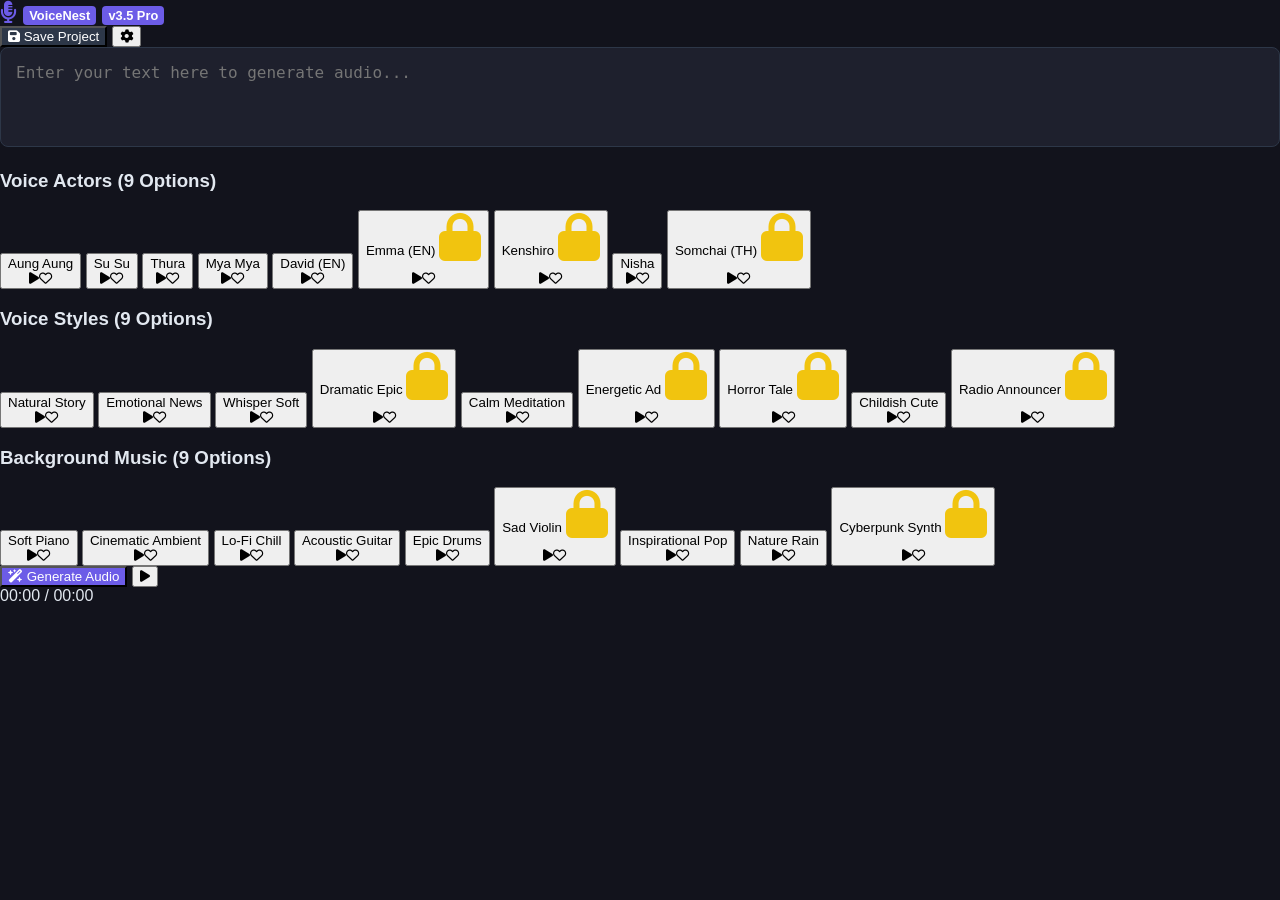
==== commit a597f293: "fix: update layout" ====
--- a/index.html
+++ b/index.html
@@ -1,163 +1,96 @@
 <!DOCTYPE html>
-<html lang="en">
+<html lang="my">
 <head>
     <meta charset="UTF-8">
     <meta name="viewport" content="width=device-width, initial-scale=1.0">
-    <title>VoiceNest Studio v3.5 Pro</title>
+    <title>VoiceNest Studio v3.5</title>
     <link rel="stylesheet" href="style.css">
     <link rel="stylesheet" href="https://cdnjs.cloudflare.com/ajax/libs/font-awesome/6.4.0/css/all.min.css">
 </head>
-<body class="dark-theme">
+<body>
+    <div class="app-container">
+        <!-- Header -->
+        <header class="header">
+            <div class="logo">
+                <i class="fa-solid fa-microphone-lines"></i>
+                <span>VoiceNest</span>
+                <span class="badge-pro">v3.5 Pro</span>
+            </div>
+            <div class="header-actions">
+                <button class="btn-secondary"><i class="fa-solid fa-floppy-disk"></i> Save Project</button>
+                <button class="btn-icon"><i class="fa-solid fa-gear"></i></button>
+            </div>
+        </header>
 
-    <!-- Top Navigation -->
-    <header class="navbar">
-        <div class="logo">
-            <i class="fa-solid fa-microphone-lines"></i> VoiceNest <span>v3.5 Pro</span>
-        </div>
-        <div class="nav-controls">
-            <button id="saveProjectBtn" class="btn btn-secondary"><i class="fa-solid fa-floppy-disk"></i> <span data-i18n="save_project">Save Project</span></button>
-            <button id="openSettingsBtn" class="btn btn-icon"><i class="fa-solid fa-gear"></i></button>
-        </div>
-    </header>
-
-    <!-- Main Content Container -->
-    <main class="container">
-        
-        <!-- Text Input Section -->
-        <section class="input-section">
-            <textarea id="scriptInput" placeholder="Enter your text here to generate audio..."></textarea>
-        </div>
-
-        <!-- 9-Grid Selectors -->
-        <section class="grid-container">
-            
-            <!-- Voice Actors Section (9 Items) -->
-            <div class="selector-box">
-                <h3 data-i18n="select_voice">Voice Actors (9 Options)</h3>
-                <div class="grid-9" id="voiceGrid"></div>
+        <!-- Main Content -->
+        <main class="main-content">
+            <!-- Text Input -->
+            <div class="text-input-section">
+                <textarea placeholder="Enter your text here to generate audio..."></textarea>
             </div>
 
-            <!-- Styles Section (9 Items) -->
-            <div class="selector-box">
-                <h3 data-i18n="select_style">Voice Styles (9 Options)</h3>
-                <div class="grid-9" id="styleGrid"></div>
-            </div>
-
-            <!-- Background Music Section (9 Items) -->
-            <div class="selector-box">
-                <h3 data-i18n="select_music">Background Music (9 Options)</h3>
-                <div class="grid-9" id="musicGrid"></div>
-            </div>
-
-        </section>
-
-        <!-- Player & Generate Action Bar -->
-        <section class="action-bar">
-            <button id="generateBtn" class="btn btn-primary btn-large">
-                <i class="fa-solid fa-wand-magic-sparkles"></i> <span data-i18n="generate">Generate Audio</span>
-            </button>
-            
-            <div class="player-container">
-                <button id="mainPlayBtn" class="btn btn-circle"><i class="fa-solid fa-play"></i></button>
-                <div class="timeline-bar">
-                    <input type="range" id="seekSlider" value="0" min="0" max="100">
-                </div>
-                <span id="timeDisplay">00:00 / 00:00</span>
-            </div>
-        </section>
-
-    </main>
-
-    <!-- Modal: Pro Tabbed Settings -->
-    <div id="settingsModal" class="modal">
-        <div class="modal-content tabbed-dashboard">
-            <div class="modal-header">
-                <h2><i class="fa-solid fa-sliders"></i> Studio Dashboard</h2>
-                <span class="close-btn" id="closeSettings">&times;</span>
-            </div>
-            
-            <div class="dashboard-body">
-                <!-- Sidebar Tabs -->
-                <div class="tab-sidebar">
-                    <button class="tab-btn active" data-tab="tab-audio"><i class="fa-solid fa-volume-high"></i> Audio & Render</button>
-                    <button class="tab-btn" data-tab="tab-engine"><i class="fa-solid fa-microchip"></i> Engine & API</button>
-                    <button class="tab-btn" data-tab="tab-favorites"><i class="fa-solid fa-heart"></i> Favorites & Projects</button>
-                    <button class="tab-btn" data-tab="tab-plan"><i class="fa-solid fa-crown"></i> Workspace Plan</button>
+            <!-- Grid Options -->
+            <div class="options-grid">
+                <!-- Voice Actors -->
+                <div class="option-card">
+                    <h3>Voice Actors (9 Options)</h3>
+                    <div class="grid-3x3">
+                        <button class="grid-item active">Aung Aung <div class="controls"><i class="fa-solid fa-play"></i><i class="fa-regular fa-heart"></i></div></button>
+                        <button class="grid-item">Su Su <div class="controls"><i class="fa-solid fa-play"></i><i class="fa-regular fa-heart"></i></div></button>
+                        <button class="grid-item">Thura <div class="controls"><i class="fa-solid fa-play"></i><i class="fa-regular fa-heart"></i></div></button>
+                        <button class="grid-item">Mya Mya <div class="controls"><i class="fa-solid fa-play"></i><i class="fa-regular fa-heart"></i></div></button>
+                        <button class="grid-item">David (EN) <div class="controls"><i class="fa-solid fa-play"></i><i class="fa-regular fa-heart"></i></div></button>
+                        <button class="grid-item locked">Emma (EN) <i class="fa-solid fa-lock lock-icon"></i><div class="controls"><i class="fa-solid fa-play"></i><i class="fa-regular fa-heart"></i></div></button>
+                        <button class="grid-item locked">Kenshiro <i class="fa-solid fa-lock lock-icon"></i><div class="controls"><i class="fa-solid fa-play"></i><i class="fa-regular fa-heart"></i></div></button>
+                        <button class="grid-item">Nisha <div class="controls"><i class="fa-solid fa-play"></i><i class="fa-regular fa-heart"></i></div></button>
+                        <button class="grid-item locked">Somchai (TH) <i class="fa-solid fa-lock lock-icon"></i><div class="controls"><i class="fa-solid fa-play"></i><i class="fa-regular fa-heart"></i></div></button>
+                    </div>
                 </div>
 
-                <!-- Tab Contents -->
-                <div class="tab-content-container">
-                    
-                    <!-- Tab 1: Audio Settings -->
-                    <div id="tab-audio" class="tab-content active">
-                        <h3>Audio Preferences</h3>
-                        <div class="form-group">
-                            <label>Language Interface:</label>
-                            <select id="langSelect">
-                                <option value="en">English</option>
-                                <option value="mm">မြန်မာ (Myanmar)</option>
-                                <option value="th">ไทย (Thai)</option>
-                            </select>
-                        </div>
-                        <div class="form-group">
-                            <label>Export Format:</label>
-                            <select id="formatSelect">
-                                <option value="mp3">MP3 (320kbps Studio)</option>
-                                <option value="wav">WAV (Uncompressed HD)</option>
-                            </select>
-                        </div>
+                <!-- Voice Styles -->
+                <div class="option-card">
+                    <h3>Voice Styles (9 Options)</h3>
+                    <div class="grid-3x3">
+                        <button class="grid-item active">Natural Story <div class="controls"><i class="fa-solid fa-play"></i><i class="fa-regular fa-heart"></i></div></button>
+                        <button class="grid-item">Emotional News <div class="controls"><i class="fa-solid fa-play"></i><i class="fa-regular fa-heart"></i></div></button>
+                        <button class="grid-item">Whisper Soft <div class="controls"><i class="fa-solid fa-play"></i><i class="fa-regular fa-heart"></i></div></button>
+                        <button class="grid-item locked">Dramatic Epic <i class="fa-solid fa-lock lock-icon"></i><div class="controls"><i class="fa-solid fa-play"></i><i class="fa-regular fa-heart"></i></div></button>
+                        <button class="grid-item">Calm Meditation <div class="controls"><i class="fa-solid fa-play"></i><i class="fa-regular fa-heart"></i></div></button>
+                        <button class="grid-item locked">Energetic Ad <i class="fa-solid fa-lock lock-icon"></i><div class="controls"><i class="fa-solid fa-play"></i><i class="fa-regular fa-heart"></i></div></button>
+                        <button class="grid-item locked">Horror Tale <i class="fa-solid fa-lock lock-icon"></i><div class="controls"><i class="fa-solid fa-play"></i><i class="fa-regular fa-heart"></i></div></button>
+                        <button class="grid-item">Childish Cute <div class="controls"><i class="fa-solid fa-play"></i><i class="fa-regular fa-heart"></i></div></button>
+                        <button class="grid-item locked">Radio Announcer <i class="fa-solid fa-lock lock-icon"></i><div class="controls"><i class="fa-solid fa-play"></i><i class="fa-regular fa-heart"></i></div></button>
                     </div>
+                </div>
 
-                    <!-- Tab 2: Engine Settings -->
-                    <div id="tab-engine" class="tab-content">
-                        <h3>AI Engine Profile</h3>
-                        <p>Status: <span class="badge badge-success">Gemini Native Multimodal Engine Active 🟢</span></p>
-                        <div class="form-group">
-                            <label>Latency Mode:</label>
-                            <select>
-                                <option>Real-time Streaming</option>
-                                <option>High-Quality Batch Render</option>
-                            </select>
-                        </div>
+                <!-- Background Music -->
+                <div class="option-card">
+                    <h3>Background Music (9 Options)</h3>
+                    <div class="grid-3x3">
+                        <button class="grid-item active">Soft Piano <div class="controls"><i class="fa-solid fa-play"></i><i class="fa-regular fa-heart"></i></div></button>
+                        <button class="grid-item">Cinematic Ambient <div class="controls"><i class="fa-solid fa-play"></i><i class="fa-regular fa-heart"></i></div></button>
+                        <button class="grid-item">Lo-Fi Chill <div class="controls"><i class="fa-solid fa-play"></i><i class="fa-regular fa-heart"></i></div></button>
+                        <button class="grid-item">Acoustic Guitar <div class="controls"><i class="fa-solid fa-play"></i><i class="fa-regular fa-heart"></i></div></button>
+                        <button class="grid-item">Epic Drums <div class="controls"><i class="fa-solid fa-play"></i><i class="fa-regular fa-heart"></i></div></button>
+                        <button class="grid-item locked">Sad Violin <i class="fa-solid fa-lock lock-icon"></i><div class="controls"><i class="fa-solid fa-play"></i><i class="fa-regular fa-heart"></i></div></button>
+                        <button class="grid-item">Inspirational Pop <div class="controls"><i class="fa-solid fa-play"></i><i class="fa-regular fa-heart"></i></div></button>
+                        <button class="grid-item">Nature Rain <div class="controls"><i class="fa-solid fa-play"></i><i class="fa-regular fa-heart"></i></div></button>
+                        <button class="grid-item locked">Cyberpunk Synth <i class="fa-solid fa-lock lock-icon"></i><div class="controls"><i class="fa-solid fa-play"></i><i class="fa-regular fa-heart"></i></div></button>
                     </div>
-
-                    <!-- Tab 3: Saved & Favorites -->
-                    <div id="tab-favorites" class="tab-content">
-                        <h3>Saved Projects & Favorites</h3>
-                        <div id="savedProjectsList" class="saved-list">
-                            <p class="empty-msg">No saved project drafts found.</p>
-                        </div>
-                    </div>
-
-                    <!-- Tab 4: Plan Upgrade -->
-                    <div id="tab-plan" class="tab-content">
-                        <h3>Current Plan: Free Tier</h3>
-                        <p>Monthly Quota Used: <strong>1,200 / 10,000 chars</strong></p>
-                        <button class="btn btn-gold"><i class="fa-solid fa-gem"></i> Upgrade to Pro ($19/mo)</button>
-                    </div>
-
                 </div>
             </div>
+        </main>
 
-            <div class="modal-footer">
-                <button id="saveSettingsBtn" class="btn btn-primary"><i class="fa-solid fa-check"></i> Save System Settings</button>
+        <!-- Player Bar -->
+        <footer class="player-bar">
+            <button class="btn-primary"><i class="fa-solid fa-wand-magic-sparkles"></i> Generate Audio</button>
+            <button class="play-btn"><i class="fa-solid fa-play"></i></button>
+            <div class="progress-bar">
+                <div class="progress"></div>
             </div>
-        </div>
+            <span class="time">00:00 / 00:00</span>
+        </footer>
     </div>
-
-    <!-- Modal: Premium Lock Alert -->
-    <div id="lockModal" class="modal">
-        <div class="modal-content mini-modal">
-            <span class="close-btn" id="closeLock">&times;</span>
-            <div class="lock-body">
-                <i class="fa-solid fa-lock lock-icon"></i>
-                <h3>Premium Feature Locked</h3>
-                <p>This voice/style item is available exclusively on the <strong>Studio Pro Plan</strong>.</p>
-                <button class="btn btn-gold btn-full"><i class="fa-solid fa-crown"></i> Unlock Now</button>
-            </div>
-        </div>
-    </div>
-
     <script src="script.js"></script>
 </body>
 </html>
--- a/style.css
+++ b/style.css
@@ -1,296 +1,89 @@
 :root {
-    --bg-main: #060214;
-    --bg-sidebar: #0b0620;
-    --bg-card: #120933;
-    --bg-input: #1b1044;
-    --border-color: #27185d;
-    --text-main: #ffffff;
-    --text-muted: #8b80b6;
-    --accent-neon: #a855f7;
-    --accent-gradient: linear-gradient(135deg, #7c3aed, #a855f7);
-    --glow-shadow: 0 0 15px rgba(168, 85, 247, 0.4);
-}
-
-* {
-    box-sizing: border-box;
-    font-family: 'Poppins', sans-serif;
+    --bg-dark: #12131C;
+    --card-bg: #1E202D;
+    --accent-color: #6C5CE7;
+    --accent-hover: #5B4BC4;
+    --gold-color: #F1C40F;
+    --text-main: #E2E8F0;
+    --text-sub: #A0AEC0;
+    --border-color: #2D3748;
 }
 
 body {
-    background-color: var(--bg-main);
+    background-color: var(--bg-dark);
     color: var(--text-main);
-    margin: 0;
-    display: flex;
-    min-height: 100vh;
+    font-family: 'Segoe UI', Tahoma, Geneva, Verdana, sans-serif;
+    margin: 0; padding: 0;
 }
 
-/* 1. SIDEBAR STYLE */
-.sidebar {
-    width: 260px;
-    background-color: var(--bg-sidebar);
-    border-right: 1px solid var(--border-color);
-    padding: 25px 20px;
-    display: flex;
-    flex-direction: column;
+.navbar {
+    display: flex; justify-content: space-between; align-items: center;
+    padding: 15px 30px; background: #181926; border-bottom: 1px solid var(--border-color);
 }
 
-.sidebar-brand {
-    display: flex;
-    align-items: center;
-    gap: 12px;
-    margin-bottom: 40px;
+.logo { font-size: 1.4rem; font-weight: bold; color: var(--accent-color); }
+.logo span { font-size: 0.8rem; background: var(--accent-color); color: #fff; padding: 2px 6px; border-radius: 4px; }
+
+.container { max-width: 1200px; margin: 20px auto; padding: 0 20px; }
+
+textarea {
+    width: 100%; height: 100px; background: var(--card-bg); border: 1px solid var(--border-color);
+    color: #fff; padding: 15px; border-radius: 8px; resize: none; box-sizing: border-box; font-size: 1rem;
 }
 
-.brand-icon { font-size: 28px; }
-.sidebar-brand h2 { margin: 0; font-size: 22px; font-weight: 700; color: #fff; }
-.sidebar-brand p { margin: 2px 0 0; font-size: 11px; color: var(--text-muted); }
+/* 9-Grid Layout */
+.grid-container { display: grid; grid-template-columns: repeat(auto-fit, minmax(320px, 1fr)); gap: 20px; margin-top: 20px; }
+.selector-box { background: var(--card-bg); padding: 15px; border-radius: 8px; border: 1px solid var(--border-color); }
+.grid-9 { display: grid; grid-template-columns: repeat(3, 1fr); gap: 10px; margin-top: 10px; }
 
-.sidebar-menu { display: flex; flex-direction: column; gap: 8px; flex: 1; }
-.menu-item {
-    padding: 12px 15px;
-    color: var(--text-muted);
-    text-decoration: none;
-    border-radius: 10px;
-    font-size: 14px;
-    font-weight: 500;
-    transition: all 0.3s ease;
+/* Items Card */
+.grid-card {
+    background: #181926; border: 1px solid var(--border-color); border-radius: 6px; padding: 10px;
+    position: relative; display: flex; flex-direction: column; align-items: center; justify-content: space-between;
+    cursor: pointer; transition: 0.2s; height: 80px;
 }
-.menu-item:hover, .menu-item.active {
-    background: var(--accent-gradient);
-    color: #fff;
-    box-shadow: var(--glow-shadow);
-}
+.grid-card:hover { border-color: var(--accent-color); }
+.grid-card.selected { border-color: var(--accent-color); background: #262445; }
 
-.sidebar-footer {
-    border-top: 1px solid var(--border-color);
-    padding-top: 15px;
-    font-size: 12px;
-    color: var(--text-muted);
-}
-.brand-tag {
-    color: var(--accent-neon);
-    font-weight: 600;
-    display: block;
-    margin-top: 5px;
-}
+.card-title { font-size: 0.85rem; font-weight: 600; text-align: center; }
+.card-actions { display: flex; gap: 8px; margin-top: 5px; }
+.btn-mini { background: none; border: none; color: var(--text-sub); cursor: pointer; font-size: 0.8rem; }
+.btn-mini:hover, .btn-mini.active { color: #E74C3C; }
 
-/* 2. MAIN CONTENT STYLE */
-.main-content {
-    flex: 1;
-    padding: 30px 40px;
-    max-width: 1200px;
-    margin: 0 auto;
-    width: 100%;
-}
+/* Lock Overlay */
+.lock-badge { position: absolute; top: 5px; right: 5px; color: var(--gold-color); font-size: 0.75rem; }
 
-.app-header {
-    display: flex;
-    justify-content: space-between;
-    align-items: center;
-    margin-bottom: 30px;
-}
-.welcome-tag { font-size: 12px; color: var(--accent-neon); text-transform: uppercase; font-weight: 600; letter-spacing: 1px; }
-.app-title { margin: 5px 0 0; font-size: 32px; font-weight: 700; }
-.version-badge { font-size: 14px; font-weight: normal; color: var(--text-muted); }
-.header-right { display: flex; align-items: center; gap: 15px; }
-.plan-badge { background: #22144d; border: 1px solid var(--accent-neon); color: var(--accent-neon); padding: 6px 12px; border-radius: 20px; font-size: 12px; font-weight: 600; }
+/* Action & Player Bar */
+.action-bar { display: flex; align-items: center; gap: 20px; margin-top: 25px; background: var(--card-bg); padding: 15px; border-radius: 8px; }
+.player-container { display: flex; align-items: center; gap: 15px; flex-grow: 1; }
+.timeline-bar { flex-grow: 1; }
+.timeline-bar input { width: 100%; }
 
-/* CONTENT PRESETS */
-.presets-section { margin-bottom: 20px; }
-.section-mini-title { font-size: 11px; font-weight: 600; color: var(--text-muted); letter-spacing: 1px; display: block; margin-bottom: 10px; }
-.presets-row { display: flex; gap: 10px; }
-.preset-btn {
-    background: var(--bg-card);
-    border: 1px solid var(--border-color);
-    color: var(--text-main);
-    padding: 8px 16px;
-    border-radius: 8px;
-    cursor: pointer;
-    font-size: 13px;
-    transition: all 0.2s;
-}
-.preset-btn:hover { border-color: var(--accent-neon); background: var(--bg-input); }
+/* Buttons & Badges */
+.btn { padding: 8px 16px; border-radius: 6px; border: none; cursor: pointer; font-weight: bold; }
+.btn-primary { background: var(--accent-color); color: #fff; }
+.btn-secondary { background: #2D3748; color: #fff; }
+.btn-gold { background: var(--gold-color); color: #000; }
+.btn-circle { border-radius: 50%; width: 40px; height: 40px; padding: 0; }
+.badge-success { background: #2ECC71; color: #fff; padding: 3px 8px; border-radius: 4px; font-size: 0.8rem; }
 
-/* STORY INPUT */
-.input-section { position: relative; margin-bottom: 25px; }
-#storyInput {
-    width: 100%;
-    min-height: 150px;
-    background: var(--bg-card);
-    border: 1px solid var(--border-color);
-    border-radius: 12px;
-    padding: 20px;
-    color: #fff;
-    font-size: 15px;
-    resize: vertical;
-    outline: none;
-}
-#storyInput:focus { border-color: var(--accent-neon); box-shadow: var(--glow-shadow); }
-.char-count { position: absolute; bottom: 15px; right: 15px; font-size: 12px; color: var(--text-muted); }
+/* Modals & Pro Tabbed Dashboard */
+.modal { display: none; position: fixed; top: 0; left: 0; width: 100%; height: 100%; background: rgba(0,0,0,0.7); z-index: 1000; justify-content: center; align-items: center; }
+.modal-content { background: var(--card-bg); border-radius: 10px; width: 700px; max-width: 90%; border: 1px solid var(--border-color); }
+.mini-modal { width: 350px; text-align: center; padding: 20px; }
 
-/* FLOATING DROPDOWN SYSTEM (NO SCREEN FULL PICKER) */
-.custom-dropdown-container { position: relative; display: inline-block; }
-.w-100 { width: 100%; }
+.modal-header { display: flex; justify-content: space-between; padding: 15px 20px; border-bottom: 1px solid var(--border-color); }
+.close-btn { cursor: pointer; font-size: 1.5rem; }
 
-.dropdown-trigger {
-    background: var(--bg-card);
-    border: 1px solid var(--border-color);
-    color: #fff;
-    padding: 10px 18px;
-    border-radius: 10px;
-    font-size: 14px;
-    cursor: pointer;
-    display: flex;
-    justify-content: space-between;
-    align-items: center;
-    transition: all 0.2s;
-}
-.select-trigger { width: 100%; padding: 14px 16px; font-size: 15px; background: var(--bg-input); }
-.dropdown-trigger:focus, .dropdown-trigger:hover { border-color: var(--accent-neon); }
+.dashboard-body { display: flex; height: 320px; }
+.tab-sidebar { width: 200px; border-right: 1px solid var(--border-color); display: flex; flex-direction: column; }
+.tab-btn { background: none; border: none; color: var(--text-sub); padding: 15px; text-align: left; cursor: pointer; }
+.tab-btn.active, .tab-btn:hover { background: #181926; color: var(--accent-color); border-left: 3px solid var(--accent-color); }
 
-/* The Secret Dropdown Window Box that Floats Below */
-.dropdown-menu-box {
-    position: absolute;
-    top: 100%;
-    left: 0;
-    margin-top: 6px;
-    background: #160d3d;
-    border: 1px solid var(--border-color);
-    border-radius: 10px;
-    box-shadow: 0 10px 25px rgba(0,0,0,0.6), var(--glow-shadow);
-    z-index: 999;
-    width: 100%;
-    max-height: 280px;
-    overflow-y: auto;
-    display: none; /* Controlled by JS */
-}
-.dropdown-menu-box.show { display: block; animation: slideDown 0.2s ease; }
+.tab-content-container { flex-grow: 1; padding: 20px; overflow-y: auto; }
+.tab-content { display: none; }
+.tab-content.active { display: block; }
 
-.dropdown-item {
-    padding: 12px 16px;
-    cursor: pointer;
-    font-size: 14px;
-    transition: background 0.2s;
-}
-.dropdown-item:hover { background: rgba(168, 85, 247, 0.2); color: #fff; }
-
-/* PROFESSIONAL VOICE PICKER CARD (MX Player Style Inside Dropdown) */
-.custom-picker-window { width: 400px; max-height: 350px; }
-.voice-picker-card {
-    display: flex;
-    align-items: center;
-    justify-content: space-between;
-    padding: 12px 15px;
-    border-bottom: 1px solid var(--border-color);
-    gap: 10px;
-}
-.voice-picker-card:last-child { border-bottom: none; }
-
-.picker-play-btn {
-    background: rgba(168, 85, 247, 0.15);
-    border: 1px solid var(--accent-neon);
-    color: var(--accent-neon);
-    width: 34px;
-    height: 34px;
-    border-radius: 50%;
-    cursor: pointer;
-    display: flex;
-    align-items: center;
-    justify-content: center;
-    font-size: 12px;
-    transition: all 0.2s;
-}
-.picker-play-btn:hover { background: var(--accent-neon); color: #fff; }
-.picker-play-btn.playing { background: #ef4444; border-color: #ef4444; color: #fff; }
-
-.picker-voice-info { flex: 1; font-size: 13px; color: #fff; font-weight: 500; }
-.picker-select-btn {
-    background: #25185a;
-    border: 1px solid var(--border-color);
-    color: #fff;
-    padding: 6px 12px;
-    border-radius: 6px;
-    font-size: 12px;
-    cursor: pointer;
-    font-weight: 600;
-}
-.picker-select-btn:hover { background: var(--accent-gradient); border-color: var(--accent-neon); }
-
-/* SELECTORS GRID & CONFIG CARDS */
-.selectors-grid { display: grid; grid-template-columns: 1fr 1fr; gap: 20px; margin-bottom: 25px; }
-.control-card { display: flex; flex-direction: column; gap: 8px; }
-.control-card label { font-size: 14px; font-weight: 600; color: var(--text-muted); }
-
-.config-flex-container { display: flex; gap: 20px; margin-bottom: 25px; }
-.config-card { background: var(--bg-card); border: 1px solid var(--border-color); border-radius: 12px; padding: 20px; }
-.flex-1 { flex: 1; }
-.config-card h3 { margin: 0 0 15px 0; font-size: 12px; letter-spacing: 1px; color: var(--text-muted); font-weight: 600; }
-
-.slider-group { margin-bottom: 12px; }
-.slider-group:last-child { margin-bottom: 0; }
-.slider-header { display: flex; justify-content: space-between; font-size: 13px; color: var(--text-muted); margin-bottom: 6px; }
-.slider-group input[type="range"] { width: 100%; accent-color: var(--accent-neon); background: var(--bg-input); }
-
-/* ASPECT GUIDE BOXES */
-.aspect-grid { display: grid; grid-template-columns: repeat(3, 1fr); gap: 10px; }
-.aspect-box {
-    background: var(--bg-input);
-    border: 1px solid var(--border-color);
-    border-radius: 8px;
-    padding: 12px 5px;
-    text-align: center;
-    cursor: pointer;
-    display: flex;
-    flex-direction: column;
-    align-items: center;
-    gap: 5px;
-    transition: all 0.2s;
-}
-.aspect-icon { font-size: 18px; }
-.aspect-name { font-size: 11px; color: var(--text-muted); font-weight: 500; }
-.aspect-box.active { border-color: var(--accent-neon); background: rgba(168, 85, 247, 0.1); box-shadow: var(--glow-shadow); }
-.aspect-box.active .aspect-name { color: #fff; }
-
-.mb-15 { margin-bottom: 15px; }
-
-/* PRO TIPS & GENERATE BUTTON */
-.tips-card { background: #0f0a28; border-left: 4px solid var(--accent-neon); padding: 15px 20px; border-radius: 0 10px 10px 0; margin-bottom: 30px; }
-.tips-title { font-weight: 600; font-size: 14px; margin-bottom: 8px; color: #fff; }
-.tips-card ul { margin: 0; padding-left: 20px; font-size: 13px; color: var(--text-muted); display: flex; flex-direction: column; gap: 5px; }
-
-.btn-generate {
-    width: 100%;
-    background: var(--accent-gradient);
-    border: none;
-    color: #fff;
-    padding: 16px;
-    border-radius: 12px;
-    font-size: 16px;
-    font-weight: 600;
-    cursor: pointer;
-    box-shadow: var(--glow-shadow);
-    transition: all 0.2s;
-}
-.btn-generate:hover { transform: translateY(-2px); filter: brightness(1.1); }
-
-/* OUTPUT & TIMELINE */
-.output-section { margin-top: 35px; background: var(--bg-card); border: 1px solid var(--border-color); border-radius: 12px; padding: 20px; }
-.status-bar { display: flex; justify-content: space-around; border-bottom: 1px solid var(--border-color); padding-bottom: 15px; margin-bottom: 20px; }
-.status-node { font-size: 13px; color: #3b3554; font-weight: 600; }
-.status-node.active { color: #10b981; text-shadow: 0 0 10px rgba(16, 185, 129, 0.4); }
-#nodeGenerating.active { color: #f59e0b; text-shadow: 0 0 10px rgba(245, 158, 11, 0.4); }
-#nodeDone.active { color: #3b82f6; text-shadow: 0 0 10px rgba(59, 130, 246, 0.4); }
-
-.audio-header { display: flex; justify-content: space-between; align-items: center; margin-bottom: 15px; }
-#lblAudioResult { font-size: 14px; font-weight: 500; }
-.btn-download { background: #25185a; border: 1px solid var(--border-color); color: var(--text-muted); padding: 8px 16px; border-radius: 8px; font-size: 13px; cursor: not-allowed; }
-.btn-download.ready { background: var(--accent-gradient); color: #fff; border-color: var(--accent-neon); cursor: pointer; box-shadow: var(--glow-shadow); }
-
-.waveform-placeholder { display: flex; align-items: center; justify-content: center; gap: 4px; height: 60px; background: rgba(0,0,0,0.2); border-radius: 8px; }
-.wave-bar { width: 4px; height: 15px; background: var(--border-color); border-radius: 2px; }
-.waveform-placeholder.playing .wave-bar { background: var(--accent-neon); animation: bounce 0.8s infinite alternate; }
-.waveform-placeholder.playing .wave-bar:nth-child(2n) { animation-delay: 0.2s; }
-.waveform-placeholder.playing .wave-bar:nth-child(3n) { animation-delay: 0.4s; }
-
-@keyframes slideDown { from { transform: translateY(-10px); opacity: 0; } to { transform: translateY(0); opacity: 1; } }
-@keyframes bounce { from { height: 10px; } to { height: 45px; } }
+.form-group { margin-bottom: 15px; }
+.form-group select { width: 100%; padding: 8px; background: #181926; color: #fff; border: 1px solid var(--border-color); border-radius: 4px; }
+.lock-icon { font-size: 3rem; color: var(--gold-color); margin-bottom: 10px; }
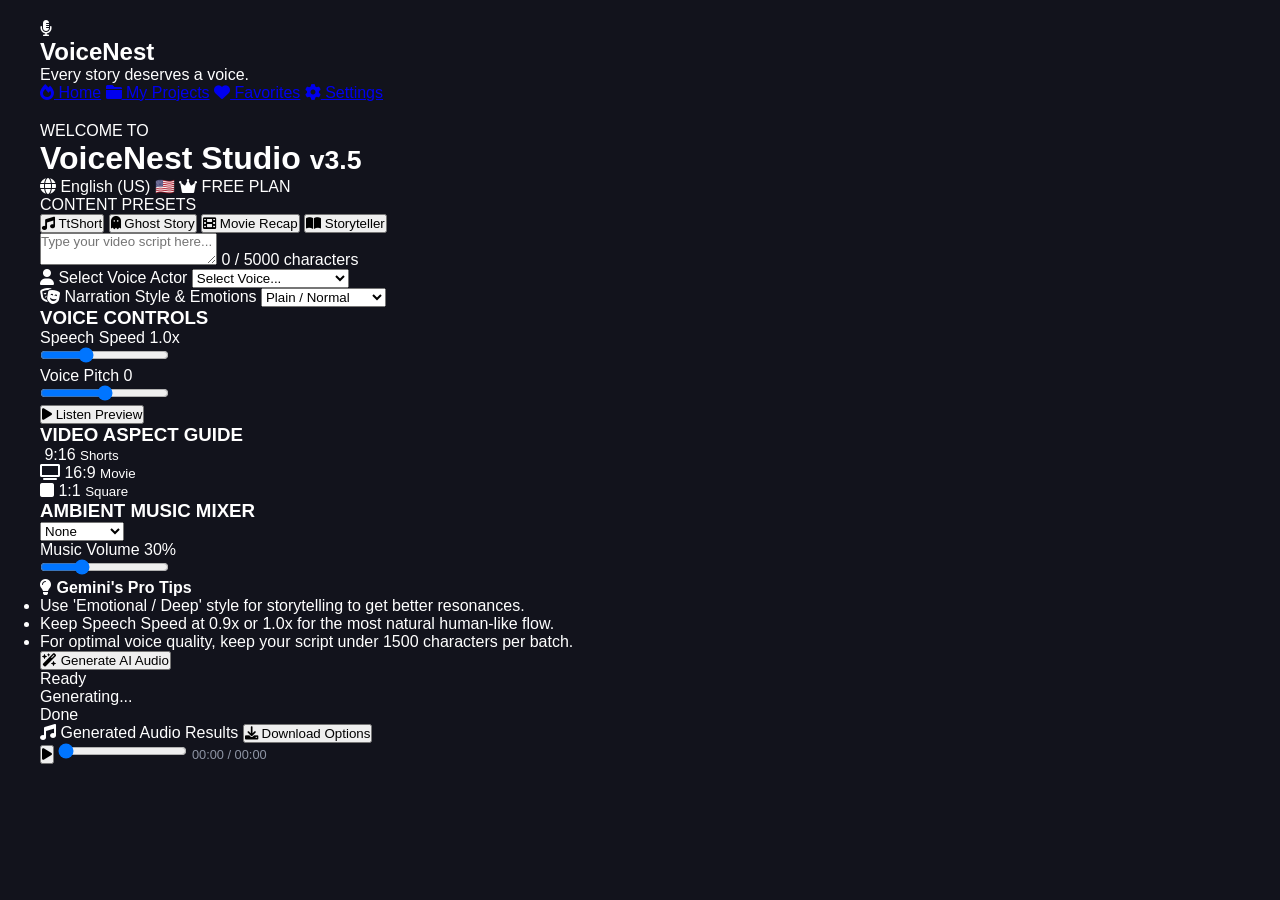
==== commit 8e52b769: "Update index.html to v3.5 Pro Layout" ====
--- a/index.html
+++ b/index.html
@@ -1,96 +1,176 @@
 <!DOCTYPE html>
-<html lang="my">
+<html lang="en">
 <head>
-    <meta charset="UTF-8">
-    <meta name="viewport" content="width=device-width, initial-scale=1.0">
-    <title>VoiceNest Studio v3.5</title>
-    <link rel="stylesheet" href="style.css">
-    <link rel="stylesheet" href="https://cdnjs.cloudflare.com/ajax/libs/font-awesome/6.4.0/css/all.min.css">
+  <meta charset="UTF-8">
+  <meta name="viewport" content="width=device-width, initial-scale=1.0">
+  <title>VoiceNest Studio v3.5</title>
+  <link rel="stylesheet" href="style.css">
+  <link href="https://cdnjs.cloudflare.com/ajax/libs/font-awesome/6.0.0/css/all.min.css" rel="stylesheet">
 </head>
 <body>
-    <div class="app-container">
-        <!-- Header -->
-        <header class="header">
-            <div class="logo">
-                <i class="fa-solid fa-microphone-lines"></i>
-                <span>VoiceNest</span>
-                <span class="badge-pro">v3.5 Pro</span>
+  <div class="app-container">
+    <!-- Sidebar -->
+    <aside class="sidebar">
+      <div class="brand">
+        <i class="fa-solid fa-microphone-lines logo-icon"></i>
+        <div class="brand-text">
+          <h2>VoiceNest</h2>
+          <p>Every story deserves a voice.</p>
+        </div>
+      </div>
+      <nav class="nav-menu">
+        <a href="#" class="nav-item active"><i class="fa-solid fa-fire"></i> Home</a>
+        <a href="#" class="nav-item"><i class="fa-solid fa-folder"></i> My Projects</a>
+        <a href="#" class="nav-item"><i class="fa-solid fa-heart"></i> Favorites</a>
+        <a href="#" class="nav-item"><i class="fa-solid fa-gear"></i> Settings</a>
+      </nav>
+    </aside>
+
+    <!-- Main Content -->
+    <main class="main-content">
+      <!-- Top Bar -->
+      <header class="top-bar">
+        <div class="welcome-text">
+          <span>WELCOME TO</span>
+          <h1>VoiceNest Studio <small>v3.5</small></h1>
+        </div>
+        <div class="header-badges">
+          <span class="badge lang-badge"><i class="fa-solid fa-globe"></i> English (US) 🇺🇸</span>
+          <span class="badge plan-badge"><i class="fa-solid fa-crown"></i> FREE PLAN</span>
+        </div>
+      </header>
+
+      <!-- Content Presets -->
+      <section class="section">
+        <label class="section-label">CONTENT PRESETS</label>
+        <div class="preset-tags">
+          <button class="tag active"><i class="fa-solid fa-music"></i> TtShort</button>
+          <button class="tag"><i class="fa-solid fa-ghost"></i> Ghost Story</button>
+          <button class="tag"><i class="fa-solid fa-film"></i> Movie Recap</button>
+          <button class="tag"><i class="fa-solid fa-book-open"></i> Storyteller</button>
+        </div>
+      </section>
+
+      <!-- Text Input Area -->
+      <section class="section">
+        <div class="textarea-wrapper">
+          <textarea id="scriptInput" placeholder="Type your video script here..."></textarea>
+          <span class="char-count">0 / 5000 characters</span>
+        </div>
+      </section>
+
+      <!-- Voice & Style Selectors -->
+      <div class="grid-2col">
+        <div class="form-group">
+          <label><i class="fa-solid fa-user"></i> Select Voice Actor</label>
+          <select id="voiceSelect">
+            <option value="">Select Voice...</option>
+            <option value="aung">Aung Aung (Myanmar)</option>
+            <option value="susu">Su Su (Myanmar)</option>
+            <option value="david">David (English)</option>
+          </select>
+        </div>
+        <div class="form-group">
+          <label><i class="fa-solid fa-masks-theater"></i> Narration Style & Emotions</label>
+          <select id="styleSelect">
+            <option value="normal">Plain / Normal</option>
+            <option value="emotional">Emotional / Deep</option>
+            <option value="dramatic">Dramatic Epic</option>
+          </select>
+        </div>
+      </div>
+
+      <!-- Controls Grid -->
+      <div class="grid-3col">
+        <!-- Voice Controls -->
+        <div class="card">
+          <h3>VOICE CONTROLS</h3>
+          <div class="slider-group">
+            <div class="slider-label"><span>Speech Speed</span> <span id="speedVal">1.0x</span></div>
+            <input type="range" id="speedSlider" min="0.5" max="2.0" step="0.1" value="1.0">
+          </div>
+          <div class="slider-group">
+            <div class="slider-label"><span>Voice Pitch</span> <span id="pitchVal">0</span></div>
+            <input type="range" id="pitchSlider" min="-10" max="10" step="1" value="0">
+          </div>
+          <button class="btn-sub"><i class="fa-solid fa-play"></i> Listen Preview</button>
+        </div>
+
+        <!-- Video Aspect Guide -->
+        <div class="card">
+          <h3>VIDEO ASPECT GUIDE</h3>
+          <div class="aspect-options">
+            <div class="aspect-box active">
+              <i class="fa-solid fa-mobile-screen"></i>
+              <span>9:16</span>
+              <small>Shorts</small>
             </div>
-            <div class="header-actions">
-                <button class="btn-secondary"><i class="fa-solid fa-floppy-disk"></i> Save Project</button>
-                <button class="btn-icon"><i class="fa-solid fa-gear"></i></button>
+            <div class="aspect-box">
+              <i class="fa-solid fa-tv"></i>
+              <span>16:9</span>
+              <small>Movie</small>
             </div>
-        </header>
+            <div class="aspect-box">
+              <i class="fa-solid fa-square"></i>
+              <span>1:1</span>
+              <small>Square</small>
+            </div>
+          </div>
+        </div>
 
-        <!-- Main Content -->
-        <main class="main-content">
-            <!-- Text Input -->
-            <div class="text-input-section">
-                <textarea placeholder="Enter your text here to generate audio..."></textarea>
-            </div>
+        <!-- Ambient Music Mixer -->
+        <div class="card">
+          <h3>AMBIENT MUSIC MIXER</h3>
+          <div class="form-group">
+            <select id="bgmSelect">
+              <option value="none">None</option>
+              <option value="piano">Soft Piano</option>
+              <option value="lofi">Lo-Fi Chill</option>
+            </select>
+          </div>
+          <div class="slider-group">
+            <div class="slider-label"><span>Music Volume</span> <span id="volVal">30%</span></div>
+            <input type="range" id="volSlider" min="0" max="100" value="30">
+          </div>
+        </div>
+      </div>
 
-            <!-- Grid Options -->
-            <div class="options-grid">
-                <!-- Voice Actors -->
-                <div class="option-card">
-                    <h3>Voice Actors (9 Options)</h3>
-                    <div class="grid-3x3">
-                        <button class="grid-item active">Aung Aung <div class="controls"><i class="fa-solid fa-play"></i><i class="fa-regular fa-heart"></i></div></button>
-                        <button class="grid-item">Su Su <div class="controls"><i class="fa-solid fa-play"></i><i class="fa-regular fa-heart"></i></div></button>
-                        <button class="grid-item">Thura <div class="controls"><i class="fa-solid fa-play"></i><i class="fa-regular fa-heart"></i></div></button>
-                        <button class="grid-item">Mya Mya <div class="controls"><i class="fa-solid fa-play"></i><i class="fa-regular fa-heart"></i></div></button>
-                        <button class="grid-item">David (EN) <div class="controls"><i class="fa-solid fa-play"></i><i class="fa-regular fa-heart"></i></div></button>
-                        <button class="grid-item locked">Emma (EN) <i class="fa-solid fa-lock lock-icon"></i><div class="controls"><i class="fa-solid fa-play"></i><i class="fa-regular fa-heart"></i></div></button>
-                        <button class="grid-item locked">Kenshiro <i class="fa-solid fa-lock lock-icon"></i><div class="controls"><i class="fa-solid fa-play"></i><i class="fa-regular fa-heart"></i></div></button>
-                        <button class="grid-item">Nisha <div class="controls"><i class="fa-solid fa-play"></i><i class="fa-regular fa-heart"></i></div></button>
-                        <button class="grid-item locked">Somchai (TH) <i class="fa-solid fa-lock lock-icon"></i><div class="controls"><i class="fa-solid fa-play"></i><i class="fa-regular fa-heart"></i></div></button>
-                    </div>
-                </div>
+      <!-- Gemini Pro Tips -->
+      <div class="pro-tips-card">
+        <h4><i class="fa-solid fa-lightbulb"></i> Gemini's Pro Tips</h4>
+        <ul>
+          <li>Use 'Emotional / Deep' style for storytelling to get better resonances.</li>
+          <li>Keep Speech Speed at 0.9x or 1.0x for the most natural human-like flow.</li>
+          <li>For optimal voice quality, keep your script under 1500 characters per batch.</li>
+        </ul>
+      </div>
 
-                <!-- Voice Styles -->
-                <div class="option-card">
-                    <h3>Voice Styles (9 Options)</h3>
-                    <div class="grid-3x3">
-                        <button class="grid-item active">Natural Story <div class="controls"><i class="fa-solid fa-play"></i><i class="fa-regular fa-heart"></i></div></button>
-                        <button class="grid-item">Emotional News <div class="controls"><i class="fa-solid fa-play"></i><i class="fa-regular fa-heart"></i></div></button>
-                        <button class="grid-item">Whisper Soft <div class="controls"><i class="fa-solid fa-play"></i><i class="fa-regular fa-heart"></i></div></button>
-                        <button class="grid-item locked">Dramatic Epic <i class="fa-solid fa-lock lock-icon"></i><div class="controls"><i class="fa-solid fa-play"></i><i class="fa-regular fa-heart"></i></div></button>
-                        <button class="grid-item">Calm Meditation <div class="controls"><i class="fa-solid fa-play"></i><i class="fa-regular fa-heart"></i></div></button>
-                        <button class="grid-item locked">Energetic Ad <i class="fa-solid fa-lock lock-icon"></i><div class="controls"><i class="fa-solid fa-play"></i><i class="fa-regular fa-heart"></i></div></button>
-                        <button class="grid-item locked">Horror Tale <i class="fa-solid fa-lock lock-icon"></i><div class="controls"><i class="fa-solid fa-play"></i><i class="fa-regular fa-heart"></i></div></button>
-                        <button class="grid-item">Childish Cute <div class="controls"><i class="fa-solid fa-play"></i><i class="fa-regular fa-heart"></i></div></button>
-                        <button class="grid-item locked">Radio Announcer <i class="fa-solid fa-lock lock-icon"></i><div class="controls"><i class="fa-solid fa-play"></i><i class="fa-regular fa-heart"></i></div></button>
-                    </div>
-                </div>
+      <!-- Action Button -->
+      <button class="btn-generate"><i class="fa-solid fa-wand-magic-sparkles"></i> Generate AI Audio</button>
 
-                <!-- Background Music -->
-                <div class="option-card">
-                    <h3>Background Music (9 Options)</h3>
-                    <div class="grid-3x3">
-                        <button class="grid-item active">Soft Piano <div class="controls"><i class="fa-solid fa-play"></i><i class="fa-regular fa-heart"></i></div></button>
-                        <button class="grid-item">Cinematic Ambient <div class="controls"><i class="fa-solid fa-play"></i><i class="fa-regular fa-heart"></i></div></button>
-                        <button class="grid-item">Lo-Fi Chill <div class="controls"><i class="fa-solid fa-play"></i><i class="fa-regular fa-heart"></i></div></button>
-                        <button class="grid-item">Acoustic Guitar <div class="controls"><i class="fa-solid fa-play"></i><i class="fa-regular fa-heart"></i></div></button>
-                        <button class="grid-item">Epic Drums <div class="controls"><i class="fa-solid fa-play"></i><i class="fa-regular fa-heart"></i></div></button>
-                        <button class="grid-item locked">Sad Violin <i class="fa-solid fa-lock lock-icon"></i><div class="controls"><i class="fa-solid fa-play"></i><i class="fa-regular fa-heart"></i></div></button>
-                        <button class="grid-item">Inspirational Pop <div class="controls"><i class="fa-solid fa-play"></i><i class="fa-regular fa-heart"></i></div></button>
-                        <button class="grid-item">Nature Rain <div class="controls"><i class="fa-solid fa-play"></i><i class="fa-regular fa-heart"></i></div></button>
-                        <button class="grid-item locked">Cyberpunk Synth <i class="fa-solid fa-lock lock-icon"></i><div class="controls"><i class="fa-solid fa-play"></i><i class="fa-regular fa-heart"></i></div></button>
-                    </div>
-                </div>
-            </div>
-        </main>
+      <!-- Stepper Status -->
+      <div class="status-stepper">
+        <div class="step active"><span></span> Ready</div>
+        <div class="step-line"></div>
+        <div class="step"><span></span> Generating...</div>
+        <div class="step-line"></div>
+        <div class="step"><span></span> Done</div>
+      </div>
 
-        <!-- Player Bar -->
-        <footer class="player-bar">
-            <button class="btn-primary"><i class="fa-solid fa-wand-magic-sparkles"></i> Generate Audio</button>
-            <button class="play-btn"><i class="fa-solid fa-play"></i></button>
-            <div class="progress-bar">
-                <div class="progress"></div>
-            </div>
-            <span class="time">00:00 / 00:00</span>
-        </footer>
-    </div>
-    <script src="script.js"></script>
+      <!-- Result Player -->
+      <div class="result-card">
+        <div class="result-header">
+          <span><i class="fa-solid fa-music"></i> Generated Audio Results</span>
+          <button class="btn-sub"><i class="fa-solid fa-download"></i> Download Options</button>
+        </div>
+        <div class="player-controls">
+          <button class="btn-play-main"><i class="fa-solid fa-play"></i></button>
+          <input type="range" class="audio-progress" value="0">
+          <span class="time">00:00 / 00:00</span>
+        </div>
+      </div>
+    </main>
+  </div>
+  <script src="script.js"></script>
 </body>
 </html>
--- a/style.css
+++ b/style.css
@@ -1,89 +1,219 @@
 :root {
     --bg-dark: #12131C;
-    --card-bg: #1E202D;
-    --accent-color: #6C5CE7;
-    --accent-hover: #5B4BC4;
-    --gold-color: #F1C40F;
-    --text-main: #E2E8F0;
-    --text-sub: #A0AEC0;
-    --border-color: #2D3748;
+    --card-bg: #1A1C29;
+    --border-color: #2A2D3F;
+    --primary-color: #6366F1;
+    --primary-hover: #4F46E5;
+    --text-main: #FFFFFF;
+    --text-muted: #8E95A5;
+    --lock-color: #F59E0B;
+}
+
+* {
+    box-sizing: border-box;
+    margin: 0;
+    padding: 0;
+    font-family: 'Segoe UI', Tahoma, Geneva, Verdana, sans-serif;
 }
 
 body {
     background-color: var(--bg-dark);
     color: var(--text-main);
-    font-family: 'Segoe UI', Tahoma, Geneva, Verdana, sans-serif;
-    margin: 0; padding: 0;
-}
-
-.navbar {
-    display: flex; justify-content: space-between; align-items: center;
-    padding: 15px 30px; background: #181926; border-bottom: 1px solid var(--border-color);
-}
-
-.logo { font-size: 1.4rem; font-weight: bold; color: var(--accent-color); }
-.logo span { font-size: 0.8rem; background: var(--accent-color); color: #fff; padding: 2px 6px; border-radius: 4px; }
-
-.container { max-width: 1200px; margin: 20px auto; padding: 0 20px; }
-
-textarea {
-    width: 100%; height: 100px; background: var(--card-bg); border: 1px solid var(--border-color);
-    color: #fff; padding: 15px; border-radius: 8px; resize: none; box-sizing: border-box; font-size: 1rem;
-}
-
-/* 9-Grid Layout */
-.grid-container { display: grid; grid-template-columns: repeat(auto-fit, minmax(320px, 1fr)); gap: 20px; margin-top: 20px; }
-.selector-box { background: var(--card-bg); padding: 15px; border-radius: 8px; border: 1px solid var(--border-color); }
-.grid-9 { display: grid; grid-template-columns: repeat(3, 1fr); gap: 10px; margin-top: 10px; }
-
-/* Items Card */
-.grid-card {
-    background: #181926; border: 1px solid var(--border-color); border-radius: 6px; padding: 10px;
-    position: relative; display: flex; flex-direction: column; align-items: center; justify-content: space-between;
-    cursor: pointer; transition: 0.2s; height: 80px;
-}
-.grid-card:hover { border-color: var(--accent-color); }
-.grid-card.selected { border-color: var(--accent-color); background: #262445; }
-
-.card-title { font-size: 0.85rem; font-weight: 600; text-align: center; }
-.card-actions { display: flex; gap: 8px; margin-top: 5px; }
-.btn-mini { background: none; border: none; color: var(--text-sub); cursor: pointer; font-size: 0.8rem; }
-.btn-mini:hover, .btn-mini.active { color: #E74C3C; }
-
-/* Lock Overlay */
-.lock-badge { position: absolute; top: 5px; right: 5px; color: var(--gold-color); font-size: 0.75rem; }
-
-/* Action & Player Bar */
-.action-bar { display: flex; align-items: center; gap: 20px; margin-top: 25px; background: var(--card-bg); padding: 15px; border-radius: 8px; }
-.player-container { display: flex; align-items: center; gap: 15px; flex-grow: 1; }
-.timeline-bar { flex-grow: 1; }
-.timeline-bar input { width: 100%; }
-
-/* Buttons & Badges */
-.btn { padding: 8px 16px; border-radius: 6px; border: none; cursor: pointer; font-weight: bold; }
-.btn-primary { background: var(--accent-color); color: #fff; }
-.btn-secondary { background: #2D3748; color: #fff; }
-.btn-gold { background: var(--gold-color); color: #000; }
-.btn-circle { border-radius: 50%; width: 40px; height: 40px; padding: 0; }
-.badge-success { background: #2ECC71; color: #fff; padding: 3px 8px; border-radius: 4px; font-size: 0.8rem; }
-
-/* Modals & Pro Tabbed Dashboard */
-.modal { display: none; position: fixed; top: 0; left: 0; width: 100%; height: 100%; background: rgba(0,0,0,0.7); z-index: 1000; justify-content: center; align-items: center; }
-.modal-content { background: var(--card-bg); border-radius: 10px; width: 700px; max-width: 90%; border: 1px solid var(--border-color); }
-.mini-modal { width: 350px; text-align: center; padding: 20px; }
-
-.modal-header { display: flex; justify-content: space-between; padding: 15px 20px; border-bottom: 1px solid var(--border-color); }
-.close-btn { cursor: pointer; font-size: 1.5rem; }
-
-.dashboard-body { display: flex; height: 320px; }
-.tab-sidebar { width: 200px; border-right: 1px solid var(--border-color); display: flex; flex-direction: column; }
-.tab-btn { background: none; border: none; color: var(--text-sub); padding: 15px; text-align: left; cursor: pointer; }
-.tab-btn.active, .tab-btn:hover { background: #181926; color: var(--accent-color); border-left: 3px solid var(--accent-color); }
-
-.tab-content-container { flex-grow: 1; padding: 20px; overflow-y: auto; }
-.tab-content { display: none; }
-.tab-content.active { display: block; }
-
-.form-group { margin-bottom: 15px; }
-.form-group select { width: 100%; padding: 8px; background: #181926; color: #fff; border: 1px solid var(--border-color); border-radius: 4px; }
-.lock-icon { font-size: 3rem; color: var(--gold-color); margin-bottom: 10px; }
+    display: flex;
+    justify-content: center;
+    padding: 20px;
+    min-height: 100vh;
+}
+
+.app-container {
+    width: 100%;
+    max-width: 1200px;
+    display: flex;
+    flex-direction: column;
+    gap: 20px;
+}
+
+/* Header */
+.header {
+    display: flex;
+    justify-content: space-between;
+    align-items: center;
+    padding: 10px 0;
+}
+
+.logo {
+    display: flex;
+    align-items: center;
+    gap: 10px;
+    font-size: 1.2rem;
+    font-weight: bold;
+    color: var(--primary-color);
+}
+
+.badge-pro {
+    background: var(--primary-hover);
+    color: white;
+    font-size: 0.7rem;
+    padding: 2px 6px;
+    border-radius: 4px;
+}
+
+.header-actions {
+    display: flex;
+    gap: 10px;
+}
+
+/* Text Input */
+.text-input-section textarea {
+    width: 100%;
+    height: 100px;
+    background-color: var(--card-bg);
+    border: 1px solid var(--border-color);
+    border-radius: 8px;
+    padding: 15px;
+    color: var(--text-main);
+    resize: none;
+    outline: none;
+}
+
+/* Options Grid */
+.options-grid {
+    display: grid;
+    grid-template-columns: repeat(auto-fit, minmax(300px, 1fr));
+    gap: 20px;
+}
+
+.option-card {
+    background-color: var(--card-bg);
+    border: 1px solid var(--border-color);
+    border-radius: 8px;
+    padding: 15px;
+}
+
+.option-card h3 {
+    font-size: 0.9rem;
+    color: var(--text-muted);
+    margin-bottom: 12px;
+}
+
+.grid-3x3 {
+    display: grid;
+    grid-template-columns: repeat(3, 1fr);
+    gap: 10px;
+}
+
+.grid-item {
+    background: #232637;
+    border: 1px solid var(--border-color);
+    border-radius: 6px;
+    padding: 12px 6px;
+    color: var(--text-main);
+    font-size: 0.75rem;
+    display: flex;
+    flex-direction: column;
+    align-items: center;
+    justify-content: space-between;
+    height: 75px;
+    position: relative;
+    cursor: pointer;
+}
+
+.grid-item.active {
+    border-color: var(--primary-color);
+    background: #2A2E45;
+}
+
+.grid-item.locked {
+    opacity: 0.8;
+}
+
+.lock-icon {
+    position: absolute;
+    top: 6px;
+    right: 6px;
+    color: var(--lock-color);
+    font-size: 0.7rem;
+}
+
+.controls {
+    display: flex;
+    gap: 8px;
+    color: var(--text-muted);
+    font-size: 0.7rem;
+}
+
+/* Player Bar */
+.player-bar {
+    background-color: var(--card-bg);
+    border: 1px solid var(--border-color);
+    border-radius: 8px;
+    padding: 15px;
+    display: flex;
+    align-items: center;
+    gap: 15px;
+}
+
+.btn-primary {
+    background-color: var(--primary-color);
+    color: white;
+    border: none;
+    padding: 10px 16px;
+    border-radius: 6px;
+    cursor: pointer;
+    font-weight: bold;
+    display: flex;
+    align-items: center;
+    gap: 8px;
+    white-space: nowrap;
+}
+
+.btn-secondary {
+    background-color: var(--border-color);
+    color: white;
+    border: none;
+    padding: 6px 12px;
+    border-radius: 6px;
+    cursor: pointer;
+}
+
+.btn-icon {
+    background: transparent;
+    border: 1px solid var(--border-color);
+    color: white;
+    padding: 6px 10px;
+    border-radius: 6px;
+    cursor: pointer;
+}
+
+.play-btn {
+    width: 36px;
+    height: 36px;
+    border-radius: 50%;
+    background: white;
+    color: var(--bg-dark);
+    border: none;
+    display: flex;
+    align-items: center;
+    justify-content: center;
+    cursor: pointer;
+}
+
+.progress-bar {
+    flex-grow: 1;
+    height: 4px;
+    background: var(--border-color);
+    border-radius: 2px;
+    position: relative;
+}
+
+.progress {
+    width: 30%;
+    height: 100%;
+    background: var(--primary-color);
+    border-radius: 2px;
+}
+
+.time {
+    font-size: 0.8rem;
+    color: var(--text-muted);
+}
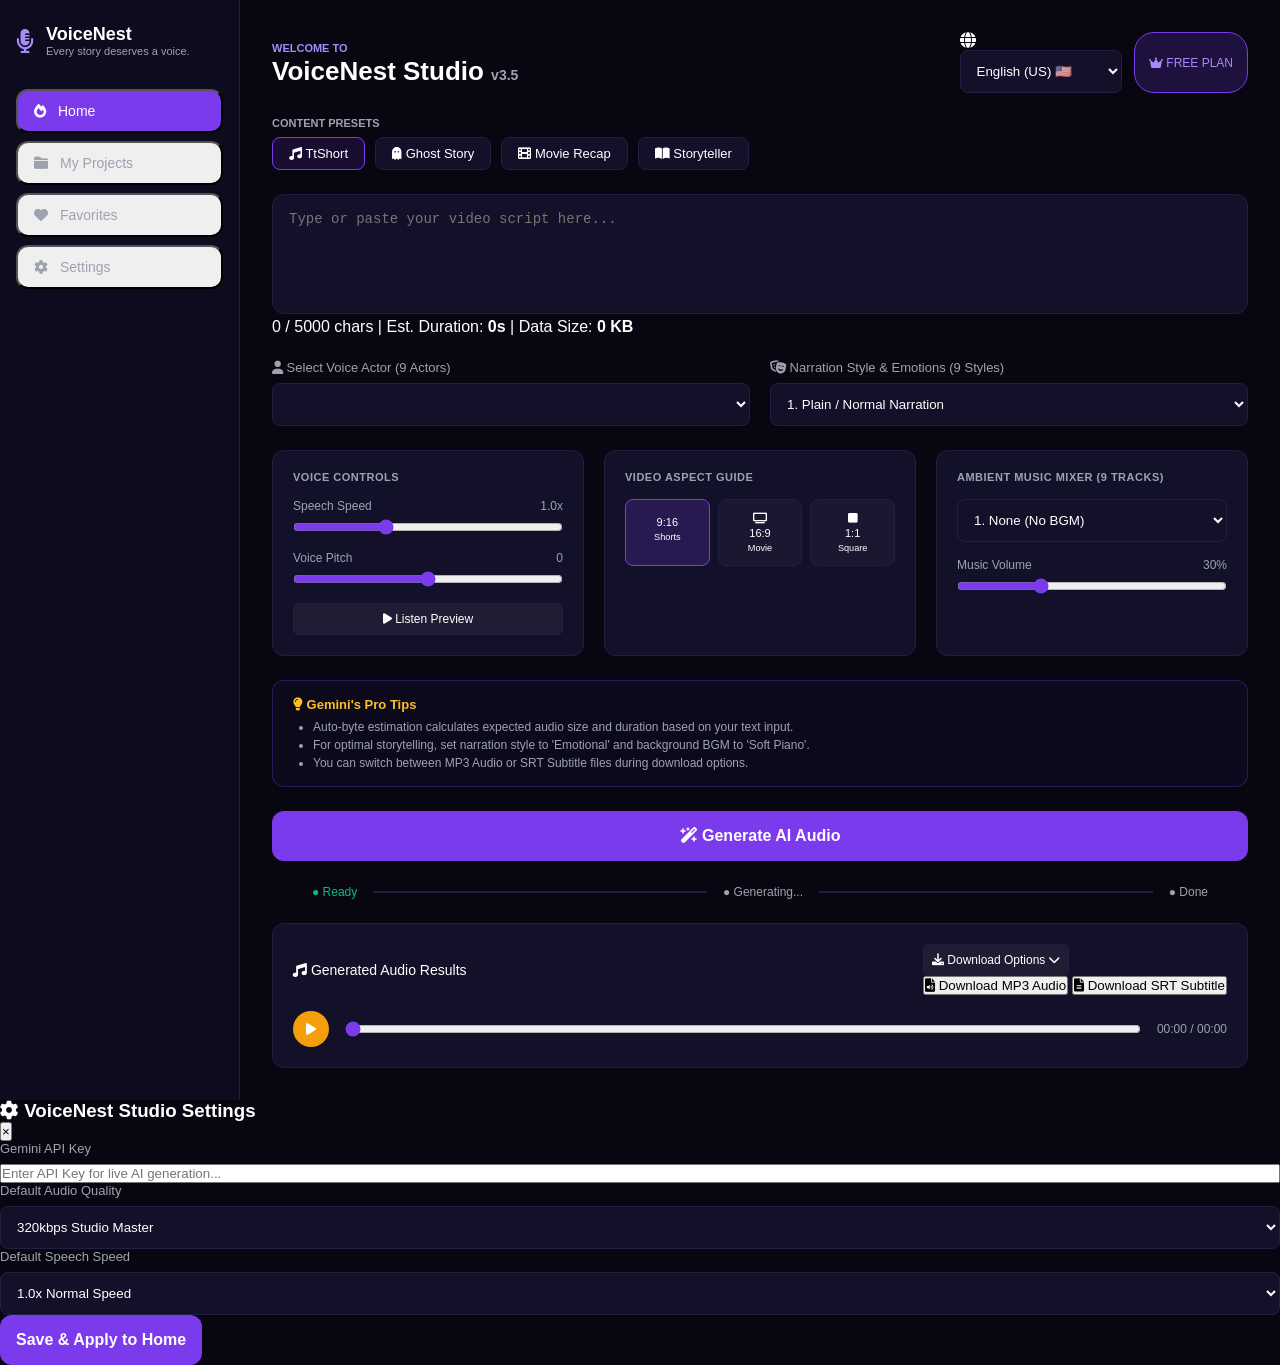
==== commit af7b8d0d: "Add full v3.5 UI with Auto-Byte, 3 Languages, 9 Presets and SRT Download" ====
--- a/index.html
+++ b/index.html
@@ -9,7 +9,7 @@
 </head>
 <body>
   <div class="app-container">
-    <!-- Sidebar -->
+    <!-- Sidebar Navigation -->
     <aside class="sidebar">
       <div class="brand">
         <i class="fa-solid fa-microphone-lines logo-icon"></i>
@@ -19,24 +19,33 @@
         </div>
       </div>
       <nav class="nav-menu">
-        <a href="#" class="nav-item active"><i class="fa-solid fa-fire"></i> Home</a>
-        <a href="#" class="nav-item"><i class="fa-solid fa-folder"></i> My Projects</a>
-        <a href="#" class="nav-item"><i class="fa-solid fa-heart"></i> Favorites</a>
-        <a href="#" class="nav-item"><i class="fa-solid fa-gear"></i> Settings</a>
+        <button class="nav-item active" id="navHome" data-tab="home"><i class="fa-solid fa-fire"></i> Home</button>
+        <button class="nav-item" id="navProjects" data-tab="projects"><i class="fa-solid fa-folder"></i> My Projects</button>
+        <button class="nav-item" id="navFavorites" data-tab="favorites"><i class="fa-solid fa-heart"></i> Favorites</button>
+        <button class="nav-item" id="navSettings" data-tab="settings"><i class="fa-solid fa-gear"></i> Settings</button>
       </nav>
     </aside>
 
-    <!-- Main Content -->
+    <!-- Main Content Area -->
     <main class="main-content">
       <!-- Top Bar -->
       <header class="top-bar">
         <div class="welcome-text">
           <span>WELCOME TO</span>
-          <h1>VoiceNest Studio <small>v3.5</small></h1>
+          <h1 class="gradient-title">VoiceNest Studio <small>v3.5</small></h1>
         </div>
         <div class="header-badges">
-          <span class="badge lang-badge"><i class="fa-solid fa-globe"></i> English (US) 🇺🇸</span>
-          <span class="badge plan-badge"><i class="fa-solid fa-crown"></i> FREE PLAN</span>
+          <!-- 3 Languages Selector -->
+          <div class="lang-selector-wrapper">
+            <i class="fa-solid fa-globe"></i>
+            <select id="langSelect" class="badge-select">
+              <option value="en-US">English (US) 🇺🇸</option>
+              <option value="my">Myanmar 🇲🇲</option>
+              <option value="ja">Japanese 🇯🇵</option>
+            </select>
+          </div>
+          <!-- Interactive Plan Badge -->
+          <button class="badge plan-badge" id="planToggleBtn"><i class="fa-solid fa-crown"></i> <span id="planText">FREE PLAN</span></button>
         </div>
       </header>
 
@@ -44,38 +53,43 @@
       <section class="section">
         <label class="section-label">CONTENT PRESETS</label>
         <div class="preset-tags">
-          <button class="tag active"><i class="fa-solid fa-music"></i> TtShort</button>
-          <button class="tag"><i class="fa-solid fa-ghost"></i> Ghost Story</button>
-          <button class="tag"><i class="fa-solid fa-film"></i> Movie Recap</button>
-          <button class="tag"><i class="fa-solid fa-book-open"></i> Storyteller</button>
+          <button class="tag active" data-preset="ttshort"><i class="fa-solid fa-music"></i> TtShort</button>
+          <button class="tag" data-preset="ghost"><i class="fa-solid fa-ghost"></i> Ghost Story</button>
+          <button class="tag" data-preset="recap"><i class="fa-solid fa-film"></i> Movie Recap</button>
+          <button class="tag" data-preset="storyteller"><i class="fa-solid fa-book-open"></i> Storyteller</button>
         </div>
       </section>
 
-      <!-- Text Input Area -->
+      <!-- Text Input & Auto-Byte Sync Area -->
       <section class="section">
         <div class="textarea-wrapper">
-          <textarea id="scriptInput" placeholder="Type your video script here..."></textarea>
-          <span class="char-count">0 / 5000 characters</span>
+          <textarea id="scriptInput" placeholder="Type or paste your video script here..."></textarea>
+          <div class="auto-byte-info">
+            <span id="charCount">0 / 5000 chars</span> | 
+            <span>Est. Duration: <strong id="estTime">0s</strong></span> | 
+            <span>Data Size: <strong id="byteSize">0 KB</strong></span>
+          </div>
         </div>
       </section>
 
-      <!-- Voice & Style Selectors -->
+      <!-- Voice & 9 Narration Styles Selectors -->
       <div class="grid-2col">
         <div class="form-group">
-          <label><i class="fa-solid fa-user"></i> Select Voice Actor</label>
-          <select id="voiceSelect">
-            <option value="">Select Voice...</option>
-            <option value="aung">Aung Aung (Myanmar)</option>
-            <option value="susu">Su Su (Myanmar)</option>
-            <option value="david">David (English)</option>
-          </select>
-        </div>
-        <div class="form-group">
-          <label><i class="fa-solid fa-masks-theater"></i> Narration Style & Emotions</label>
+          <label><i class="fa-solid fa-user"></i> Select Voice Actor (9 Actors)</label>
+          <select id="voiceSelect"></select>
+        </div>
+        <div class="form-group">
+          <label><i class="fa-solid fa-masks-theater"></i> Narration Style & Emotions (9 Styles)</label>
           <select id="styleSelect">
-            <option value="normal">Plain / Normal</option>
-            <option value="emotional">Emotional / Deep</option>
-            <option value="dramatic">Dramatic Epic</option>
+            <option value="plain">1. Plain / Normal Narration</option>
+            <option value="emotional">2. Emotional / Deep Storytelling</option>
+            <option value="dramatic">3. Dramatic Epic</option>
+            <option value="whisper">4. Soft Whispering</option>
+            <option value="horror">5. Horror Mystery & Dark</option>
+            <option value="cinematic">6. Cinematic Trailer</option>
+            <option value="storyteller">7. Classic Storyteller</option>
+            <option value="energetic">8. Energetic Commercial</option>
+            <option value="soft">9. Soft & Calming Voice</option>
           </select>
         </div>
       </div>
@@ -93,24 +107,24 @@
             <div class="slider-label"><span>Voice Pitch</span> <span id="pitchVal">0</span></div>
             <input type="range" id="pitchSlider" min="-10" max="10" step="1" value="0">
           </div>
-          <button class="btn-sub"><i class="fa-solid fa-play"></i> Listen Preview</button>
+          <button class="btn-sub" id="previewBtn"><i class="fa-solid fa-play"></i> Listen Preview</button>
         </div>
 
         <!-- Video Aspect Guide -->
         <div class="card">
           <h3>VIDEO ASPECT GUIDE</h3>
           <div class="aspect-options">
-            <div class="aspect-box active">
+            <div class="aspect-box active" data-aspect="9:16">
               <i class="fa-solid fa-mobile-screen"></i>
               <span>9:16</span>
               <small>Shorts</small>
             </div>
-            <div class="aspect-box">
+            <div class="aspect-box" data-aspect="16:9">
               <i class="fa-solid fa-tv"></i>
               <span>16:9</span>
               <small>Movie</small>
             </div>
-            <div class="aspect-box">
+            <div class="aspect-box" data-aspect="1:1">
               <i class="fa-solid fa-square"></i>
               <span>1:1</span>
               <small>Square</small>
@@ -118,14 +132,20 @@
           </div>
         </div>
 
-        <!-- Ambient Music Mixer -->
+        <!-- Ambient Music Mixer (9 Track Options) -->
         <div class="card">
-          <h3>AMBIENT MUSIC MIXER</h3>
+          <h3>AMBIENT MUSIC MIXER (9 TRACKS)</h3>
           <div class="form-group">
             <select id="bgmSelect">
-              <option value="none">None</option>
-              <option value="piano">Soft Piano</option>
-              <option value="lofi">Lo-Fi Chill</option>
+              <option value="none">1. None (No BGM)</option>
+              <option value="piano">2. Soft Piano Ambient</option>
+              <option value="lofi">3. Lo-Fi Chill Beats</option>
+              <option value="epic">4. Epic Cinematic Drums</option>
+              <option value="horror">5. Horror Suspense Ambient</option>
+              <option value="acoustic">6. Acoustic Peaceful Guitar</option>
+              <option value="meditation">7. Deep Meditation Drone</option>
+              <option value="jazz">8. Midnight Smooth Jazz</option>
+              <option value="cyber">9. Cyberpunk Synth Wave</option>
             </select>
           </div>
           <div class="slider-group">
@@ -139,38 +159,79 @@
       <div class="pro-tips-card">
         <h4><i class="fa-solid fa-lightbulb"></i> Gemini's Pro Tips</h4>
         <ul>
-          <li>Use 'Emotional / Deep' style for storytelling to get better resonances.</li>
-          <li>Keep Speech Speed at 0.9x or 1.0x for the most natural human-like flow.</li>
-          <li>For optimal voice quality, keep your script under 1500 characters per batch.</li>
+          <li>Auto-byte estimation calculates expected audio size and duration based on your text input.</li>
+          <li>For optimal storytelling, set narration style to 'Emotional' and background BGM to 'Soft Piano'.</li>
+          <li>You can switch between MP3 Audio or SRT Subtitle files during download options.</li>
         </ul>
       </div>
 
       <!-- Action Button -->
-      <button class="btn-generate"><i class="fa-solid fa-wand-magic-sparkles"></i> Generate AI Audio</button>
+      <button class="btn-generate" id="generateBtn"><i class="fa-solid fa-wand-magic-sparkles"></i> Generate AI Audio</button>
 
       <!-- Stepper Status -->
-      <div class="status-stepper">
-        <div class="step active"><span></span> Ready</div>
+      <div class="status-stepper" id="statusStepper">
+        <div class="step active" id="stepReady"><span>●</span> Ready</div>
         <div class="step-line"></div>
-        <div class="step"><span></span> Generating...</div>
+        <div class="step" id="stepGenerating"><span>●</span> Generating...</div>
         <div class="step-line"></div>
-        <div class="step"><span></span> Done</div>
+        <div class="step" id="stepDone"><span>●</span> Done</div>
       </div>
 
       <!-- Result Player -->
-      <div class="result-card">
+      <div class="result-card hidden" id="resultCard">
         <div class="result-header">
           <span><i class="fa-solid fa-music"></i> Generated Audio Results</span>
-          <button class="btn-sub"><i class="fa-solid fa-download"></i> Download Options</button>
+          <div class="download-dropdown-wrapper">
+            <button class="btn-sub" id="downloadBtn"><i class="fa-solid fa-download"></i> Download Options <i class="fa-solid fa-chevron-down"></i></button>
+            <div class="download-menu hidden" id="downloadMenu">
+              <button id="dlMp3"><i class="fa-solid fa-file-audio"></i> Download MP3 Audio</button>
+              <button id="dlSrt"><i class="fa-solid fa-file-lines"></i> Download SRT Subtitle</button>
+            </div>
+          </div>
         </div>
         <div class="player-controls">
-          <button class="btn-play-main"><i class="fa-solid fa-play"></i></button>
-          <input type="range" class="audio-progress" value="0">
-          <span class="time">00:00 / 00:00</span>
+          <button class="btn-play-main" id="playResultBtn"><i class="fa-solid fa-play"></i></button>
+          <input type="range" class="audio-progress" id="audioProgress" value="0" min="0" max="100">
+          <span class="time" id="timeDisplay">00:00 / 00:00</span>
         </div>
       </div>
     </main>
   </div>
+
+  <!-- Settings Modal (Connected with Home Logic) -->
+  <div class="modal-backdrop hidden" id="settingsModal">
+    <div class="modal">
+      <div class="modal-header">
+        <h3><i class="fa-solid fa-gear"></i> VoiceNest Studio Settings</h3>
+        <button class="modal-close" id="closeSettings">&times;</button>
+      </div>
+      <div class="modal-body">
+        <div class="form-group">
+          <label>Gemini API Key</label>
+          <input type="password" id="apiKeyInput" placeholder="Enter API Key for live AI generation..." class="text-input">
+        </div>
+        <div class="form-group">
+          <label>Default Audio Quality</label>
+          <select id="qualitySelect">
+            <option value="320">320kbps Studio Master</option>
+            <option value="192">192kbps Standard Quality</option>
+          </select>
+        </div>
+        <div class="form-group">
+          <label>Default Speech Speed</label>
+          <select id="defaultSpeedSelect">
+            <option value="1.0">1.0x Normal Speed</option>
+            <option value="0.9">0.9x Storytelling Recommended</option>
+            <option value="1.2">1.2x Fast Track</option>
+          </select>
+        </div>
+      </div>
+      <div class="modal-footer">
+        <button class="btn-generate" id="saveSettingsBtn">Save & Apply to Home</button>
+      </div>
+    </div>
+  </div>
+
   <script src="script.js"></script>
 </body>
 </html>
--- a/style.css
+++ b/style.css
@@ -1,219 +1,391 @@
 :root {
-    --bg-dark: #12131C;
-    --card-bg: #1A1C29;
-    --border-color: #2A2D3F;
-    --primary-color: #6366F1;
-    --primary-hover: #4F46E5;
-    --text-main: #FFFFFF;
-    --text-muted: #8E95A5;
-    --lock-color: #F59E0B;
+  --bg-dark: #080711;
+  --sidebar-bg: #0d0b1d;
+  --card-bg: #131129;
+  --accent-purple: #7c3aed;
+  --accent-light: #a78bfa;
+  --border-color: #231f42;
+  --text-main: #ffffff;
+  --text-sub: #9ca3af;
 }
 
 * {
-    box-sizing: border-box;
-    margin: 0;
-    padding: 0;
-    font-family: 'Segoe UI', Tahoma, Geneva, Verdana, sans-serif;
+  box-sizing: border-box;
+  margin: 0;
+  padding: 0;
 }
 
 body {
-    background-color: var(--bg-dark);
-    color: var(--text-main);
-    display: flex;
-    justify-content: center;
-    padding: 20px;
-    min-height: 100vh;
+  background-color: var(--bg-dark);
+  color: var(--text-main);
+  font-family: -apple-system, BlinkMacSystemFont, "Segoe UI", Roboto, sans-serif;
 }
 
 .app-container {
-    width: 100%;
-    max-width: 1200px;
-    display: flex;
-    flex-direction: column;
-    gap: 20px;
-}
-
-/* Header */
-.header {
-    display: flex;
-    justify-content: space-between;
-    align-items: center;
-    padding: 10px 0;
-}
-
-.logo {
-    display: flex;
-    align-items: center;
-    gap: 10px;
-    font-size: 1.2rem;
-    font-weight: bold;
-    color: var(--primary-color);
-}
-
-.badge-pro {
-    background: var(--primary-hover);
-    color: white;
-    font-size: 0.7rem;
-    padding: 2px 6px;
-    border-radius: 4px;
-}
-
-.header-actions {
-    display: flex;
-    gap: 10px;
-}
-
-/* Text Input */
-.text-input-section textarea {
-    width: 100%;
-    height: 100px;
-    background-color: var(--card-bg);
-    border: 1px solid var(--border-color);
-    border-radius: 8px;
-    padding: 15px;
-    color: var(--text-main);
-    resize: none;
-    outline: none;
-}
-
-/* Options Grid */
-.options-grid {
-    display: grid;
-    grid-template-columns: repeat(auto-fit, minmax(300px, 1fr));
-    gap: 20px;
-}
-
-.option-card {
-    background-color: var(--card-bg);
-    border: 1px solid var(--border-color);
-    border-radius: 8px;
-    padding: 15px;
-}
-
-.option-card h3 {
-    font-size: 0.9rem;
-    color: var(--text-muted);
-    margin-bottom: 12px;
-}
-
-.grid-3x3 {
-    display: grid;
-    grid-template-columns: repeat(3, 1fr);
-    gap: 10px;
-}
-
-.grid-item {
-    background: #232637;
-    border: 1px solid var(--border-color);
-    border-radius: 6px;
-    padding: 12px 6px;
-    color: var(--text-main);
-    font-size: 0.75rem;
-    display: flex;
-    flex-direction: column;
-    align-items: center;
-    justify-content: space-between;
-    height: 75px;
-    position: relative;
-    cursor: pointer;
-}
-
-.grid-item.active {
-    border-color: var(--primary-color);
-    background: #2A2E45;
-}
-
-.grid-item.locked {
-    opacity: 0.8;
-}
-
-.lock-icon {
-    position: absolute;
-    top: 6px;
-    right: 6px;
-    color: var(--lock-color);
-    font-size: 0.7rem;
-}
-
-.controls {
-    display: flex;
-    gap: 8px;
-    color: var(--text-muted);
-    font-size: 0.7rem;
-}
-
-/* Player Bar */
-.player-bar {
-    background-color: var(--card-bg);
-    border: 1px solid var(--border-color);
-    border-radius: 8px;
-    padding: 15px;
-    display: flex;
-    align-items: center;
-    gap: 15px;
-}
-
-.btn-primary {
-    background-color: var(--primary-color);
-    color: white;
-    border: none;
-    padding: 10px 16px;
-    border-radius: 6px;
-    cursor: pointer;
-    font-weight: bold;
-    display: flex;
-    align-items: center;
-    gap: 8px;
-    white-space: nowrap;
-}
-
-.btn-secondary {
-    background-color: var(--border-color);
-    color: white;
-    border: none;
-    padding: 6px 12px;
-    border-radius: 6px;
-    cursor: pointer;
-}
-
-.btn-icon {
-    background: transparent;
-    border: 1px solid var(--border-color);
-    color: white;
-    padding: 6px 10px;
-    border-radius: 6px;
-    cursor: pointer;
-}
-
-.play-btn {
-    width: 36px;
-    height: 36px;
-    border-radius: 50%;
-    background: white;
-    color: var(--bg-dark);
-    border: none;
-    display: flex;
-    align-items: center;
-    justify-content: center;
-    cursor: pointer;
-}
-
-.progress-bar {
-    flex-grow: 1;
-    height: 4px;
-    background: var(--border-color);
-    border-radius: 2px;
-    position: relative;
-}
-
-.progress {
-    width: 30%;
-    height: 100%;
-    background: var(--primary-color);
-    border-radius: 2px;
+  display: flex;
+  min-height: 100vh;
+}
+
+/* Sidebar Styling */
+.sidebar {
+  width: 240px;
+  background-color: var(--sidebar-bg);
+  border-right: 1px solid var(--border-color);
+  padding: 24px 16px;
+  display: flex;
+  flex-direction: column;
+  gap: 32px;
+}
+
+.brand {
+  display: flex;
+  align-items: center;
+  gap: 12px;
+}
+
+.logo-icon {
+  font-size: 24px;
+  color: var(--accent-light);
+}
+
+.brand-text h2 {
+  font-size: 18px;
+  font-weight: 700;
+}
+
+.brand-text p {
+  font-size: 11px;
+  color: var(--text-sub);
+}
+
+.nav-menu {
+  display: flex;
+  flex-direction: column;
+  gap: 8px;
+}
+
+.nav-item {
+  display: flex;
+  align-items: center;
+  gap: 12px;
+  padding: 12px 16px;
+  color: var(--text-sub);
+  text-decoration: none;
+  border-radius: 12px;
+  font-size: 14px;
+  transition: all 0.2s;
+}
+
+.nav-item.active, .nav-item:hover {
+  background: var(--accent-purple);
+  color: #fff;
+}
+
+/* Main Dashboard Area */
+.main-content {
+  flex: 1;
+  padding: 32px;
+  display: flex;
+  flex-direction: column;
+  gap: 24px;
+  max-width: 1100px;
+}
+
+.top-bar {
+  display: flex;
+  justify-content: space-between;
+  align-items: center;
+}
+
+.welcome-text span {
+  font-size: 11px;
+  color: var(--accent-light);
+  font-weight: 600;
+}
+
+.welcome-text h1 {
+  font-size: 26px;
+}
+
+.welcome-text small {
+  font-size: 14px;
+  color: var(--text-sub);
+}
+
+.header-badges {
+  display: flex;
+  gap: 12px;
+}
+
+.badge {
+  padding: 8px 14px;
+  border-radius: 20px;
+  font-size: 12px;
+  background: var(--card-bg);
+  border: 1px solid var(--border-color);
+}
+
+.plan-badge {
+  background: rgba(124, 58, 237, 0.2);
+  color: var(--accent-light);
+  border-color: var(--accent-purple);
+}
+
+/* Form & Input Layouts */
+.section-label {
+  font-size: 11px;
+  color: var(--text-sub);
+  font-weight: 600;
+  margin-bottom: 8px;
+  display: block;
+}
+
+.preset-tags {
+  display: flex;
+  gap: 10px;
+}
+
+.tag {
+  background: var(--card-bg);
+  border: 1px solid var(--border-color);
+  color: var(--text-main);
+  padding: 8px 16px;
+  border-radius: 8px;
+  font-size: 13px;
+  cursor: pointer;
+}
+
+.tag.active {
+  border-color: var(--accent-purple);
+  background: rgba(124, 58, 237, 0.15);
+}
+
+.textarea-wrapper {
+  position: relative;
+}
+
+textarea {
+  width: 100%;
+  height: 120px;
+  background: var(--card-bg);
+  border: 1px solid var(--border-color);
+  border-radius: 12px;
+  padding: 16px;
+  color: #fff;
+  font-size: 14px;
+  resize: none;
+  outline: none;
+}
+
+.char-count {
+  position: absolute;
+  bottom: 12px;
+  right: 16px;
+  font-size: 11px;
+  color: var(--text-sub);
+}
+
+.grid-2col {
+  display: grid;
+  grid-template-columns: 1fr 1fr;
+  gap: 20px;
+}
+
+.grid-3col {
+  display: grid;
+  grid-template-columns: repeat(3, 1fr);
+  gap: 20px;
+}
+
+.form-group {
+  display: flex;
+  flex-direction: column;
+  gap: 8px;
+}
+
+.form-group label {
+  font-size: 13px;
+  color: var(--text-sub);
+}
+
+select {
+  width: 100%;
+  padding: 12px;
+  background: var(--card-bg);
+  border: 1px solid var(--border-color);
+  border-radius: 8px;
+  color: #fff;
+  outline: none;
+}
+
+.card {
+  background: var(--card-bg);
+  border: 1px solid var(--border-color);
+  border-radius: 12px;
+  padding: 20px;
+  display: flex;
+  flex-direction: column;
+  gap: 16px;
+}
+
+.card h3 {
+  font-size: 11px;
+  color: var(--text-sub);
+  letter-spacing: 0.5px;
+}
+
+.slider-group {
+  display: flex;
+  flex-direction: column;
+  gap: 6px;
+}
+
+.slider-label {
+  display: flex;
+  justify-content: space-between;
+  font-size: 12px;
+  color: var(--text-sub);
+}
+
+input[type="range"] {
+  accent-color: var(--accent-purple);
+  width: 100%;
+}
+
+.btn-sub {
+  background: rgba(255,255,255,0.05);
+  border: 1px solid var(--border-color);
+  color: #fff;
+  padding: 8px;
+  border-radius: 6px;
+  font-size: 12px;
+  cursor: pointer;
+}
+
+.aspect-options {
+  display: grid;
+  grid-template-columns: repeat(3, 1fr);
+  gap: 8px;
+}
+
+.aspect-box {
+  background: rgba(255,255,255,0.03);
+  border: 1px solid var(--border-color);
+  border-radius: 8px;
+  padding: 12px 4px;
+  display: flex;
+  flex-direction: column;
+  align-items: center;
+  gap: 4px;
+  font-size: 11px;
+  cursor: pointer;
+}
+
+.aspect-box.active {
+  border-color: var(--accent-purple);
+  background: rgba(124, 58, 237, 0.2);
+}
+
+/* Pro Tips Card */
+.pro-tips-card {
+  background: rgba(124, 58, 237, 0.05);
+  border: 1px solid rgba(124, 58, 237, 0.3);
+  border-radius: 12px;
+  padding: 16px 20px;
+}
+
+.pro-tips-card h4 {
+  color: #fbbf24;
+  font-size: 13px;
+  margin-bottom: 8px;
+}
+
+.pro-tips-card ul {
+  padding-left: 20px;
+  font-size: 12px;
+  color: var(--text-sub);
+  display: flex;
+  flex-direction: column;
+  gap: 4px;
+}
+
+.btn-generate {
+  background: var(--accent-purple);
+  color: #fff;
+  border: none;
+  padding: 16px;
+  border-radius: 12px;
+  font-size: 16px;
+  font-weight: 600;
+  cursor: pointer;
+}
+
+/* Status Stepper & Player */
+.status-stepper {
+  display: flex;
+  align-items: center;
+  justify-content: space-between;
+  padding: 0 40px;
+  color: var(--text-sub);
+  font-size: 12px;
+}
+
+.step.active {
+  color: #10b981;
+}
+
+.step-line {
+  flex: 1;
+  height: 2px;
+  background: var(--border-color);
+  margin: 0 16px;
+}
+
+.result-card {
+  background: var(--card-bg);
+  border: 1px solid var(--border-color);
+  border-radius: 12px;
+  padding: 20px;
+  display: flex;
+  flex-direction: column;
+  gap: 16px;
+}
+
+.result-header {
+  display: flex;
+  justify-content: space-between;
+  align-items: center;
+  font-size: 14px;
+}
+
+.player-controls {
+  display: flex;
+  align-items: center;
+  gap: 16px;
+}
+
+.btn-play-main {
+  background: #f59e0b;
+  border: none;
+  width: 36px;
+  height: 36px;
+  border-radius: 50%;
+  color: #fff;
+  cursor: pointer;
+}
+
+.audio-progress {
+  flex: 1;
 }
 
 .time {
-    font-size: 0.8rem;
-    color: var(--text-muted);
-}
+  font-size: 12px;
+  color: var(--text-sub);
+}
+
+/* Mobile Responsive */
+@media (max-width: 768px) {
+  .sidebar { display: none; }
+  .grid-2col, .grid-3col { grid-template-columns: 1fr; }
+  .main-content { padding: 16px; }
+}
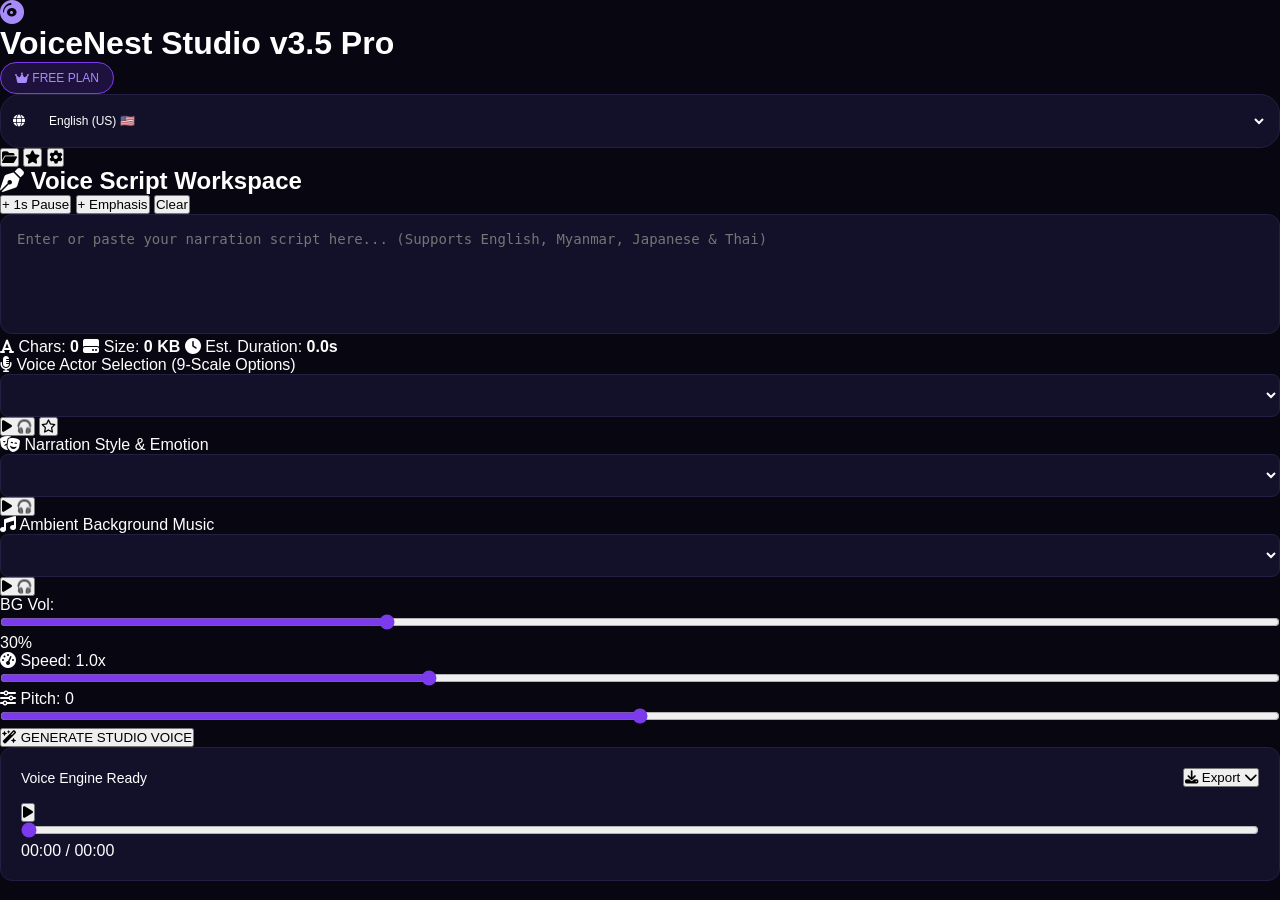
==== commit 3762f567: "feat(ui): upgrade to v3.5 Pro workspace with 4-lang selector, inline controls, and modals" ====
--- a/index.html
+++ b/index.html
@@ -3,231 +3,230 @@
 <head>
   <meta charset="UTF-8">
   <meta name="viewport" content="width=device-width, initial-scale=1.0">
-  <title>VoiceNest Studio v3.5</title>
+  <title>VoiceNest Studio v3.5 Pro</title>
   <link rel="stylesheet" href="style.css">
-  <link href="https://cdnjs.cloudflare.com/ajax/libs/font-awesome/6.0.0/css/all.min.css" rel="stylesheet">
+  <link rel="stylesheet" href="https://cdnjs.cloudflare.com/ajax/libs/font-awesome/6.4.0/css/all.min.css">
+  <link href="https://fonts.googleapis.com/css2?family=Orbitron:wght@400;600;800&family=Inter:wght@300;400;600;700&display=swap" rel="stylesheet">
 </head>
-<body>
-  <div class="app-container">
-    <!-- Sidebar Navigation -->
-    <aside class="sidebar">
-      <div class="brand">
-        <i class="fa-solid fa-microphone-lines logo-icon"></i>
-        <div class="brand-text">
-          <h2>VoiceNest</h2>
-          <p>Every story deserves a voice.</p>
-        </div>
-      </div>
-      <nav class="nav-menu">
-        <button class="nav-item active" id="navHome" data-tab="home"><i class="fa-solid fa-fire"></i> Home</button>
-        <button class="nav-item" id="navProjects" data-tab="projects"><i class="fa-solid fa-folder"></i> My Projects</button>
-        <button class="nav-item" id="navFavorites" data-tab="favorites"><i class="fa-solid fa-heart"></i> Favorites</button>
-        <button class="nav-item" id="navSettings" data-tab="settings"><i class="fa-solid fa-gear"></i> Settings</button>
-      </nav>
-    </aside>
-
-    <!-- Main Content Area -->
-    <main class="main-content">
-      <!-- Top Bar -->
-      <header class="top-bar">
-        <div class="welcome-text">
-          <span>WELCOME TO</span>
-          <h1 class="gradient-title">VoiceNest Studio <small>v3.5</small></h1>
-        </div>
-        <div class="header-badges">
-          <!-- 3 Languages Selector -->
-          <div class="lang-selector-wrapper">
-            <i class="fa-solid fa-globe"></i>
-            <select id="langSelect" class="badge-select">
-              <option value="en-US">English (US) 🇺🇸</option>
-              <option value="my">Myanmar 🇲🇲</option>
-              <option value="ja">Japanese 🇯🇵</option>
-            </select>
+<body class="dark-theme">
+
+  <!-- TOP HEADER -->
+  <header class="app-header">
+    <div class="logo-container">
+      <i class="fa-solid fa-compact-disc logo-icon glow-effect"></i>
+      <h1 class="logo-text">VoiceNest <span class="highlight">Studio v3.5 Pro</span></h1>
+    </div>
+
+    <div class="header-controls">
+      <!-- Plan Toggle -->
+      <button id="planToggleBtn" class="plan-badge free-plan">
+        <i class="fa-solid fa-crown"></i> <span id="planText">FREE PLAN</span>
+      </button>
+
+      <!-- Global Language Switcher -->
+      <div class="lang-selector-wrapper">
+        <i class="fa-solid fa-globe"></i>
+        <select id="langSelect" class="badge-select">
+          <option value="en-US">English (US) 🇺🇸</option>
+          <option value="my">Myanmar 🇲🇲</option>
+          <option value="ja">Japanese 🇯🇵</option>
+          <option value="th">Thai 🇹🇭</option>
+        </select>
+      </div>
+
+      <!-- Settings & Tabs Buttons -->
+      <button id="openProjectsBtn" class="icon-btn" title="My Projects"><i class="fa-solid fa-folder-open"></i></button>
+      <button id="openFavsBtn" class="icon-btn" title="Favorites"><i class="fa-solid fa-star"></i></button>
+      <button id="openSettingsBtn" class="icon-btn" title="Settings"><i class="fa-solid fa-gear"></i></button>
+    </div>
+  </header>
+
+  <!-- MAIN WORKSPACE -->
+  <main class="studio-container">
+    
+    <!-- LEFT PANEL: SCRIPT INPUT & TOOLS -->
+    <section class="panel script-panel">
+      <div class="panel-header">
+        <h2><i class="fa-solid fa-pen-nib"></i> Voice Script Workspace</h2>
+        <div class="ssml-tools">
+          <button class="tool-chip" onclick="insertSSML('[pause=1s]')">+ 1s Pause</button>
+          <button class="tool-chip" onclick="insertSSML('[emphasis=high]')">+ Emphasis</button>
+          <button class="tool-chip" onclick="clearScript()">Clear</button>
+        </div>
+      </div>
+
+      <textarea id="scriptInput" placeholder="Enter or paste your narration script here... (Supports English, Myanmar, Japanese & Thai)"></textarea>
+
+      <!-- Auto-Byte & Info Bar -->
+      <div class="byte-bar-container">
+        <div class="byte-info">
+          <span><i class="fa-solid fa-font"></i> Chars: <b id="charCount">0</b></span>
+          <span><i class="fa-solid fa-hard-drive"></i> Size: <b id="byteCount">0 KB</b></span>
+          <span><i class="fa-solid fa-clock"></i> Est. Duration: <b id="estDuration">0.0s</b></span>
+        </div>
+        <div class="byte-progress-bg">
+          <div id="byteProgressBar" class="byte-progress-fill" style="width: 0%;"></div>
+        </div>
+      </div>
+    </section>
+
+    <!-- RIGHT PANEL: VOICE & AUDIO CONTROLS -->
+    <section class="panel controls-panel">
+      
+      <!-- Voice Actor Selection Panel -->
+      <div class="control-group">
+        <label><i class="fa-solid fa-microphone-lines"></i> Voice Actor Selection (9-Scale Options)</label>
+        <div class="inline-control-row">
+          <select id="voiceActorSelect" class="styled-select"></select>
+          <button class="preview-btn" onclick="previewCurrentAudio('voice')" title="Preview Voice"><i class="fa-solid fa-play"></i> 🎧</button>
+          <button class="fav-toggle-btn" id="favVoiceBtn" title="Favorite Voice"><i class="fa-regular fa-star"></i></button>
+        </div>
+      </div>
+
+      <!-- Narration Style & Emotion Panel -->
+      <div class="control-group">
+        <label><i class="fa-solid fa-masks-theater"></i> Narration Style & Emotion</label>
+        <div class="inline-control-row">
+          <select id="styleSelect" class="styled-select"></select>
+          <button class="preview-btn" onclick="previewCurrentAudio('style')" title="Preview Style"><i class="fa-solid fa-play"></i> 🎧</button>
+        </div>
+      </div>
+
+      <!-- Background Music Mixer Panel -->
+      <div class="control-group">
+        <label><i class="fa-solid fa-music"></i> Ambient Background Music</label>
+        <div class="inline-control-row">
+          <select id="bgMusicSelect" class="styled-select"></select>
+          <button class="preview-btn" onclick="previewCurrentAudio('bg')" title="Preview Music"><i class="fa-solid fa-play"></i> 🎧</button>
+        </div>
+        <div class="slider-row">
+          <span>BG Vol:</span>
+          <input type="range" id="bgVolumeSlider" min="0" max="100" value="30">
+          <span id="bgVolValue">30%</span>
+        </div>
+      </div>
+
+      <!-- Speech Speed & Pitch Controls -->
+      <div class="control-group dual-sliders">
+        <div class="slider-col">
+          <label><i class="fa-solid fa-gauge-high"></i> Speed: <span id="speedVal">1.0x</span></label>
+          <input type="range" id="speedSlider" min="0.5" max="2.0" step="0.1" value="1.0">
+        </div>
+        <div class="slider-col">
+          <label><i class="fa-solid fa-sliders"></i> Pitch: <span id="pitchVal">0</span></label>
+          <input type="range" id="pitchSlider" min="-5" max="5" step="1" value="0">
+        </div>
+      </div>
+
+      <!-- Generate Button -->
+      <button id="generateBtn" class="generate-btn glow-btn">
+        <i class="fa-solid fa-wand-magic-sparkles"></i> GENERATE STUDIO VOICE
+      </button>
+
+    </section>
+
+  </main>
+
+  <!-- VOICE RESULTS & DYNAMIC AUDIO PLAYER ZONE -->
+  <section class="results-section">
+    <div class="result-card glow-border" id="resultCard">
+      <div class="result-header">
+        <div class="status-indicator">
+          <span class="pulse-dot"></span>
+          <span id="resultStatusText">Voice Engine Ready</span>
+        </div>
+        
+        <!-- Download Options Dropdown -->
+        <div class="download-dropdown-wrapper">
+          <button id="downloadDropdownBtn" class="download-main-btn"><i class="fa-solid fa-download"></i> Export <i class="fa-solid fa-chevron-down"></i></button>
+          <div id="downloadMenu" class="download-menu hidden">
+            <a href="#" id="downloadMp3Btn"><i class="fa-solid fa-file-audio"></i> Download Audio (.MP3)</a>
+            <a href="#" id="downloadSrtBtn"><i class="fa-solid fa-file-lines"></i> Download Subtitle (.SRT)</a>
           </div>
-          <!-- Interactive Plan Badge -->
-          <button class="badge plan-badge" id="planToggleBtn"><i class="fa-solid fa-crown"></i> <span id="planText">FREE PLAN</span></button>
-        </div>
-      </header>
-
-      <!-- Content Presets -->
-      <section class="section">
-        <label class="section-label">CONTENT PRESETS</label>
-        <div class="preset-tags">
-          <button class="tag active" data-preset="ttshort"><i class="fa-solid fa-music"></i> TtShort</button>
-          <button class="tag" data-preset="ghost"><i class="fa-solid fa-ghost"></i> Ghost Story</button>
-          <button class="tag" data-preset="recap"><i class="fa-solid fa-film"></i> Movie Recap</button>
-          <button class="tag" data-preset="storyteller"><i class="fa-solid fa-book-open"></i> Storyteller</button>
-        </div>
-      </section>
-
-      <!-- Text Input & Auto-Byte Sync Area -->
-      <section class="section">
-        <div class="textarea-wrapper">
-          <textarea id="scriptInput" placeholder="Type or paste your video script here..."></textarea>
-          <div class="auto-byte-info">
-            <span id="charCount">0 / 5000 chars</span> | 
-            <span>Est. Duration: <strong id="estTime">0s</strong></span> | 
-            <span>Data Size: <strong id="byteSize">0 KB</strong></span>
+        </div>
+      </div>
+
+      <!-- Interactive Equalizer & Scrubber -->
+      <div class="player-core">
+        <button id="playPauseResultBtn" class="player-play-btn"><i class="fa-solid fa-play"></i></button>
+        <div class="visualizer-container">
+          <div class="rgb-equalizer">
+            <span class="bar"></span><span class="bar"></span><span class="bar"></span><span class="bar"></span>
+            <span class="bar"></span><span class="bar"></span><span class="bar"></span><span class="bar"></span>
           </div>
-        </div>
-      </section>
-
-      <!-- Voice & 9 Narration Styles Selectors -->
-      <div class="grid-2col">
-        <div class="form-group">
-          <label><i class="fa-solid fa-user"></i> Select Voice Actor (9 Actors)</label>
-          <select id="voiceSelect"></select>
-        </div>
-        <div class="form-group">
-          <label><i class="fa-solid fa-masks-theater"></i> Narration Style & Emotions (9 Styles)</label>
-          <select id="styleSelect">
-            <option value="plain">1. Plain / Normal Narration</option>
-            <option value="emotional">2. Emotional / Deep Storytelling</option>
-            <option value="dramatic">3. Dramatic Epic</option>
-            <option value="whisper">4. Soft Whispering</option>
-            <option value="horror">5. Horror Mystery & Dark</option>
-            <option value="cinematic">6. Cinematic Trailer</option>
-            <option value="storyteller">7. Classic Storyteller</option>
-            <option value="energetic">8. Energetic Commercial</option>
-            <option value="soft">9. Soft & Calming Voice</option>
+          <input type="range" id="audioScrubber" value="0" max="100" class="scrubber-input">
+        </div>
+        <span id="audioTimer" class="time-display">00:00 / 00:00</span>
+      </div>
+    </div>
+  </section>
+
+  <!-- SETTINGS MODAL -->
+  <div id="settingsModal" class="modal-overlay hidden">
+    <div class="modal-content glass-card">
+      <div class="modal-header">
+        <h3><i class="fa-solid fa-sliders"></i> Pro Studio Settings</h3>
+        <button class="close-modal-btn" onclick="closeModal('settingsModal')">&times;</button>
+      </div>
+      <div class="modal-body">
+        
+        <div class="setting-item">
+          <label>Gemini / TTS API Key</label>
+          <input type="password" id="modalApiKey" placeholder="Paste your API key here..." class="styled-input">
+        </div>
+
+        <div class="setting-item">
+          <label>Settings Language Sync</label>
+          <select id="modalLangSelect" class="styled-select">
+            <option value="en-US">English (US) 🇺🇸</option>
+            <option value="my">Myanmar 🇲🇲</option>
+            <option value="ja">Japanese 🇯🇵</option>
+            <option value="th">Thai 🇹🇭</option>
           </select>
         </div>
-      </div>
-
-      <!-- Controls Grid -->
-      <div class="grid-3col">
-        <!-- Voice Controls -->
-        <div class="card">
-          <h3>VOICE CONTROLS</h3>
-          <div class="slider-group">
-            <div class="slider-label"><span>Speech Speed</span> <span id="speedVal">1.0x</span></div>
-            <input type="range" id="speedSlider" min="0.5" max="2.0" step="0.1" value="1.0">
-          </div>
-          <div class="slider-group">
-            <div class="slider-label"><span>Voice Pitch</span> <span id="pitchVal">0</span></div>
-            <input type="range" id="pitchSlider" min="-10" max="10" step="1" value="0">
-          </div>
-          <button class="btn-sub" id="previewBtn"><i class="fa-solid fa-play"></i> Listen Preview</button>
-        </div>
-
-        <!-- Video Aspect Guide -->
-        <div class="card">
-          <h3>VIDEO ASPECT GUIDE</h3>
-          <div class="aspect-options">
-            <div class="aspect-box active" data-aspect="9:16">
-              <i class="fa-solid fa-mobile-screen"></i>
-              <span>9:16</span>
-              <small>Shorts</small>
-            </div>
-            <div class="aspect-box" data-aspect="16:9">
-              <i class="fa-solid fa-tv"></i>
-              <span>16:9</span>
-              <small>Movie</small>
-            </div>
-            <div class="aspect-box" data-aspect="1:1">
-              <i class="fa-solid fa-square"></i>
-              <span>1:1</span>
-              <small>Square</small>
-            </div>
-          </div>
-        </div>
-
-        <!-- Ambient Music Mixer (9 Track Options) -->
-        <div class="card">
-          <h3>AMBIENT MUSIC MIXER (9 TRACKS)</h3>
-          <div class="form-group">
-            <select id="bgmSelect">
-              <option value="none">1. None (No BGM)</option>
-              <option value="piano">2. Soft Piano Ambient</option>
-              <option value="lofi">3. Lo-Fi Chill Beats</option>
-              <option value="epic">4. Epic Cinematic Drums</option>
-              <option value="horror">5. Horror Suspense Ambient</option>
-              <option value="acoustic">6. Acoustic Peaceful Guitar</option>
-              <option value="meditation">7. Deep Meditation Drone</option>
-              <option value="jazz">8. Midnight Smooth Jazz</option>
-              <option value="cyber">9. Cyberpunk Synth Wave</option>
-            </select>
-          </div>
-          <div class="slider-group">
-            <div class="slider-label"><span>Music Volume</span> <span id="volVal">30%</span></div>
-            <input type="range" id="volSlider" min="0" max="100" value="30">
-          </div>
-        </div>
-      </div>
-
-      <!-- Gemini Pro Tips -->
-      <div class="pro-tips-card">
-        <h4><i class="fa-solid fa-lightbulb"></i> Gemini's Pro Tips</h4>
-        <ul>
-          <li>Auto-byte estimation calculates expected audio size and duration based on your text input.</li>
-          <li>For optimal storytelling, set narration style to 'Emotional' and background BGM to 'Soft Piano'.</li>
-          <li>You can switch between MP3 Audio or SRT Subtitle files during download options.</li>
-        </ul>
-      </div>
-
-      <!-- Action Button -->
-      <button class="btn-generate" id="generateBtn"><i class="fa-solid fa-wand-magic-sparkles"></i> Generate AI Audio</button>
-
-      <!-- Stepper Status -->
-      <div class="status-stepper" id="statusStepper">
-        <div class="step active" id="stepReady"><span>●</span> Ready</div>
-        <div class="step-line"></div>
-        <div class="step" id="stepGenerating"><span>●</span> Generating...</div>
-        <div class="step-line"></div>
-        <div class="step" id="stepDone"><span>●</span> Done</div>
-      </div>
-
-      <!-- Result Player -->
-      <div class="result-card hidden" id="resultCard">
-        <div class="result-header">
-          <span><i class="fa-solid fa-music"></i> Generated Audio Results</span>
-          <div class="download-dropdown-wrapper">
-            <button class="btn-sub" id="downloadBtn"><i class="fa-solid fa-download"></i> Download Options <i class="fa-solid fa-chevron-down"></i></button>
-            <div class="download-menu hidden" id="downloadMenu">
-              <button id="dlMp3"><i class="fa-solid fa-file-audio"></i> Download MP3 Audio</button>
-              <button id="dlSrt"><i class="fa-solid fa-file-lines"></i> Download SRT Subtitle</button>
-            </div>
-          </div>
-        </div>
-        <div class="player-controls">
-          <button class="btn-play-main" id="playResultBtn"><i class="fa-solid fa-play"></i></button>
-          <input type="range" class="audio-progress" id="audioProgress" value="0" min="0" max="100">
-          <span class="time" id="timeDisplay">00:00 / 00:00</span>
-        </div>
-      </div>
-    </main>
+
+        <div class="setting-item">
+          <label>Audio Quality Bitrate</label>
+          <select id="modalQualitySelect" class="styled-select">
+            <option value="128">Standard (128 kbps - Free)</option>
+            <option value="320">Studio HD (320 kbps - Pro Unlocked)</option>
+          </select>
+        </div>
+
+        <div class="setting-item">
+          <label>Default Speech Speed</label>
+          <input type="range" id="modalDefaultSpeed" min="0.5" max="2.0" step="0.1" value="1.0">
+        </div>
+
+      </div>
+      <div class="modal-footer">
+        <button id="saveSettingsBtn" class="save-btn"><i class="fa-solid fa-check"></i> Save & Apply to Home</button>
+      </div>
+    </div>
   </div>
 
-  <!-- Settings Modal (Connected with Home Logic) -->
-  <div class="modal-backdrop hidden" id="settingsModal">
-    <div class="modal">
+  <!-- MY PROJECTS MODAL -->
+  <div id="projectsModal" class="modal-overlay hidden">
+    <div class="modal-content glass-card">
       <div class="modal-header">
-        <h3><i class="fa-solid fa-gear"></i> VoiceNest Studio Settings</h3>
-        <button class="modal-close" id="closeSettings">&times;</button>
-      </div>
-      <div class="modal-body">
-        <div class="form-group">
-          <label>Gemini API Key</label>
-          <input type="password" id="apiKeyInput" placeholder="Enter API Key for live AI generation..." class="text-input">
-        </div>
-        <div class="form-group">
-          <label>Default Audio Quality</label>
-          <select id="qualitySelect">
-            <option value="320">320kbps Studio Master</option>
-            <option value="192">192kbps Standard Quality</option>
-          </select>
-        </div>
-        <div class="form-group">
-          <label>Default Speech Speed</label>
-          <select id="defaultSpeedSelect">
-            <option value="1.0">1.0x Normal Speed</option>
-            <option value="0.9">0.9x Storytelling Recommended</option>
-            <option value="1.2">1.2x Fast Track</option>
-          </select>
-        </div>
-      </div>
-      <div class="modal-footer">
-        <button class="btn-generate" id="saveSettingsBtn">Save & Apply to Home</button>
+        <h3><i class="fa-solid fa-folder-open"></i> My Projects (History)</h3>
+        <button class="close-modal-btn" onclick="closeModal('projectsModal')">&times;</button>
+      </div>
+      <div class="modal-body" id="projectsList">
+        <p class="empty-msg">No saved voice projects yet.</p>
+      </div>
+    </div>
+  </div>
+
+  <!-- FAVORITES MODAL -->
+  <div id="favsModal" class="modal-overlay hidden">
+    <div class="modal-content glass-card">
+      <div class="modal-header">
+        <h3><i class="fa-solid fa-star"></i> Favorite Voices & Presets</h3>
+        <button class="close-modal-btn" onclick="closeModal('favsModal')">&times;</button>
+      </div>
+      <div class="modal-body" id="favsList">
+        <p class="empty-msg">No favorite voices added yet.</p>
       </div>
     </div>
   </div>
--- a/style.css
+++ b/style.css
@@ -26,7 +26,7 @@
   min-height: 100vh;
 }
 
-/* Sidebar Styling */
+/* Sidebar */
 .sidebar {
   width: 240px;
   background-color: var(--sidebar-bg);
@@ -70,9 +70,12 @@
   gap: 12px;
   padding: 12px 16px;
   color: var(--text-sub);
-  text-decoration: none;
+  background: transparent;
+  border: none;
   border-radius: 12px;
   font-size: 14px;
+  cursor: pointer;
+  text-align: left;
   transition: all 0.2s;
 }
 
@@ -81,7 +84,7 @@
   color: #fff;
 }
 
-/* Main Dashboard Area */
+/* Dashboard Main Layout */
 .main-content {
   flex: 1;
   padding: 32px;
@@ -103,35 +106,68 @@
   font-weight: 600;
 }
 
-.welcome-text h1 {
+.gradient-title {
   font-size: 26px;
-}
-
-.welcome-text small {
+  background: linear-gradient(135deg, #a78bfa 0%, #7c3aed 100%);
+  -webkit-background-clip: text;
+  -webkit-text-fill-color: transparent;
+}
+
+.gradient-title small {
   font-size: 14px;
   color: var(--text-sub);
+  -webkit-text-fill-color: var(--text-sub);
 }
 
 .header-badges {
   display: flex;
   gap: 12px;
-}
-
-.badge {
+  align-items: center;
+}
+
+.lang-selector-wrapper {
+  background: var(--card-bg);
+  border: 1px solid var(--border-color);
+  padding: 6px 12px;
+  border-radius: 20px;
+  display: flex;
+  align-items: center;
+  gap: 8px;
+  font-size: 12px;
+}
+
+.badge-select {
+  background: transparent;
+  border: none;
+  color: #fff;
+  font-size: 12px;
+  outline: none;
+  cursor: pointer;
+}
+
+.badge-select option {
+  background: var(--card-bg);
+  color: #fff;
+}
+
+.plan-badge {
   padding: 8px 14px;
   border-radius: 20px;
   font-size: 12px;
-  background: var(--card-bg);
-  border: 1px solid var(--border-color);
-}
-
-.plan-badge {
   background: rgba(124, 58, 237, 0.2);
   color: var(--accent-light);
-  border-color: var(--accent-purple);
-}
-
-/* Form & Input Layouts */
+  border: 1px solid var(--accent-purple);
+  cursor: pointer;
+  transition: 0.2s;
+}
+
+.plan-badge.premium {
+  background: rgba(245, 158, 11, 0.2);
+  color: #f59e0b;
+  border-color: #f59e0b;
+}
+
+/* Section Components */
 .section-label {
   font-size: 11px;
   color: var(--text-sub);
@@ -153,13 +189,15 @@
   border-radius: 8px;
   font-size: 13px;
   cursor: pointer;
-}
-
-.tag.active {
+  transition: 0.2s;
+}
+
+.tag.active, .tag:hover {
   border-color: var(--accent-purple);
   background: rgba(124, 58, 237, 0.15);
 }
 
+/* Auto Byte Bar & Textarea */
 .textarea-wrapper {
   position: relative;
 }
@@ -171,18 +209,30 @@
   border: 1px solid var(--border-color);
   border-radius: 12px;
   padding: 16px;
+  padding-bottom: 36px;
   color: #fff;
   font-size: 14px;
   resize: none;
   outline: none;
 }
 
-.char-count {
+.auto-byte-info {
   position: absolute;
-  bottom: 12px;
+  bottom: 10px;
   right: 16px;
+  left: 16px;
+  display: flex;
+  justify-content: flex-end;
+  gap: 12px;
   font-size: 11px;
   color: var(--text-sub);
+  background: rgba(19, 17, 41, 0.8);
+  padding: 2px 8px;
+  border-radius: 4px;
+}
+
+.auto-byte-info strong {
+  color: var(--accent-light);
 }
 
 .grid-2col {
@@ -208,7 +258,7 @@
   color: var(--text-sub);
 }
 
-select {
+select, .text-input {
   width: 100%;
   padding: 12px;
   background: var(--card-bg);
@@ -216,6 +266,10 @@
   border-radius: 8px;
   color: #fff;
   outline: none;
+}
+
+select option {
+  background: var(--sidebar-bg);
 }
 
 .card {
@@ -250,16 +304,22 @@
 input[type="range"] {
   accent-color: var(--accent-purple);
   width: 100%;
+  cursor: pointer;
 }
 
 .btn-sub {
   background: rgba(255,255,255,0.05);
   border: 1px solid var(--border-color);
   color: #fff;
-  padding: 8px;
+  padding: 8px 12px;
   border-radius: 6px;
   font-size: 12px;
   cursor: pointer;
+  transition: 0.2s;
+}
+
+.btn-sub:hover {
+  background: rgba(255,255,255,0.1);
 }
 
 .aspect-options {
@@ -286,7 +346,7 @@
   background: rgba(124, 58, 237, 0.2);
 }
 
-/* Pro Tips Card */
+/* Pro Tips */
 .pro-tips-card {
   background: rgba(124, 58, 237, 0.05);
   border: 1px solid rgba(124, 58, 237, 0.3);
@@ -318,9 +378,14 @@
   font-size: 16px;
   font-weight: 600;
   cursor: pointer;
-}
-
-/* Status Stepper & Player */
+  transition: 0.2s;
+}
+
+.btn-generate:hover {
+  background: #6d28d9;
+}
+
+/* Stepper Status */
 .status-stepper {
   display: flex;
   align-items: center;
@@ -341,6 +406,7 @@
   margin: 0 16px;
 }
 
+/* Audio Result & Download Menu */
 .result-card {
   background: var(--card-bg);
   border: 1px solid var(--border-color);
@@ -349,6 +415,45 @@
   display: flex;
   flex-direction: column;
   gap: 16px;
+}
+
+.download-dropdown-wrapper {
+  position: relative;
+}
+
+.download-menu {
+  position: absolute;
+  right: 0;
+  top: 110%;
+  background: var(--sidebar-bg);
+  border: 1px solid var(--border-color);
+  border-radius: 8px;
+  display: flex;
+  flex-direction: column;
+  width: 190px;
+  z-index: 10;
+  box-shadow: 0 4px 12px rgba(0,0,0,0.5);
+}
+
+.download-menu button {
+  background: transparent;
+  border: none;
+  color: #fff;
+  padding: 10px 14px;
+  text-align: left;
+  font-size: 12px;
+  cursor: pointer;
+  display: flex;
+  align-items: center;
+  gap: 8px;
+}
+
+.download-menu button:hover {
+  background: var(--accent-purple);
+}
+
+.hidden {
+  display: none !important;
 }
 
 .result-header {
@@ -383,7 +488,51 @@
   color: var(--text-sub);
 }
 
-/* Mobile Responsive */
+/* Modal Styling */
+.modal-backdrop {
+  position: fixed;
+  top: 0;
+  left: 0;
+  width: 100vw;
+  height: 100vh;
+  background: rgba(0,0,0,0.7);
+  display: flex;
+  justify-content: center;
+  align-items: center;
+  z-index: 100;
+}
+
+.modal {
+  background: var(--sidebar-bg);
+  border: 1px solid var(--border-color);
+  border-radius: 16px;
+  width: 420px;
+  padding: 24px;
+  display: flex;
+  flex-direction: column;
+  gap: 20px;
+}
+
+.modal-header {
+  display: flex;
+  justify-content: space-between;
+  align-items: center;
+}
+
+.modal-close {
+  background: transparent;
+  border: none;
+  color: #fff;
+  font-size: 20px;
+  cursor: pointer;
+}
+
+.modal-body {
+  display: flex;
+  flex-direction: column;
+  gap: 16px;
+}
+
 @media (max-width: 768px) {
   .sidebar { display: none; }
   .grid-2col, .grid-3col { grid-template-columns: 1fr; }
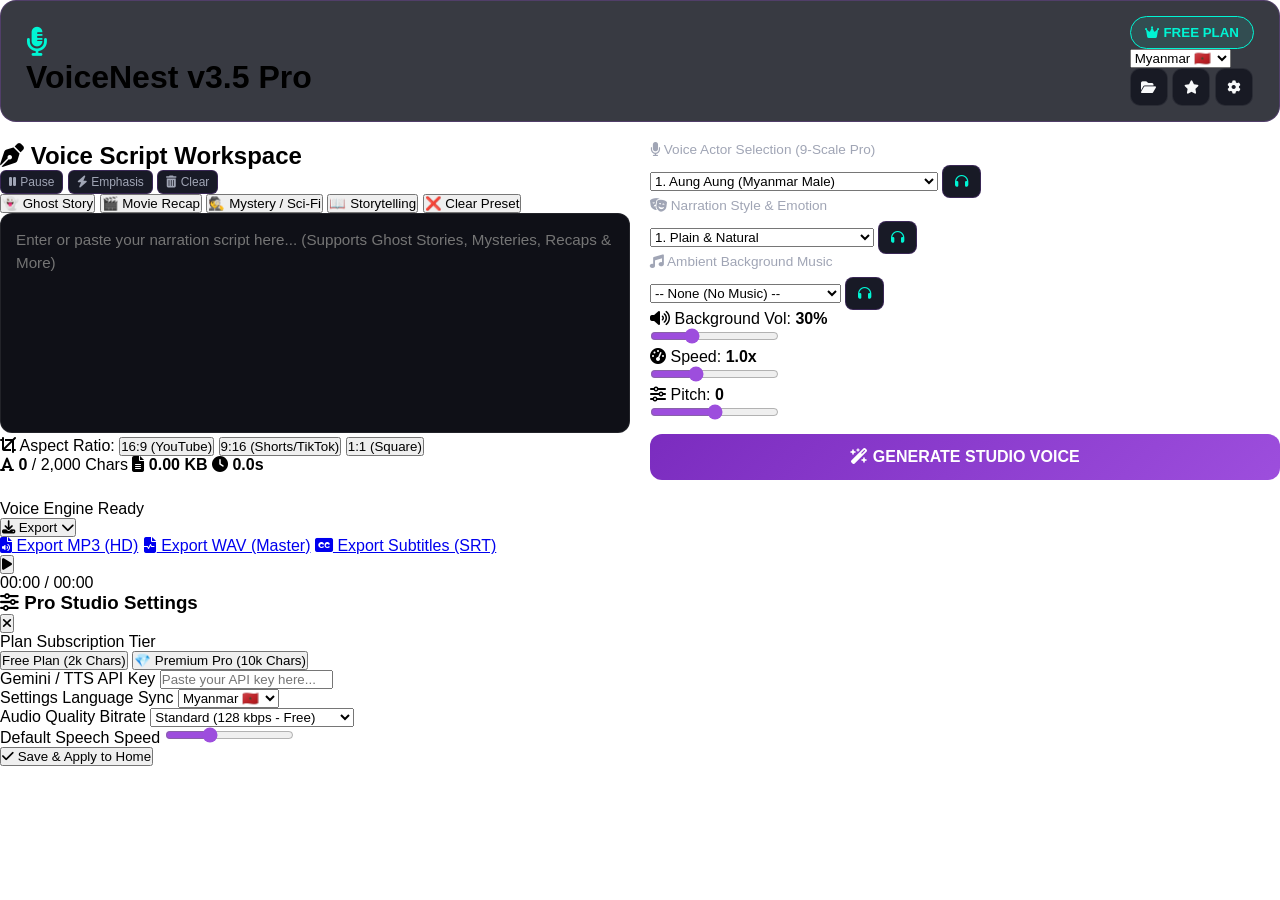
==== commit 8f33721c: "git add index.html git commit -m "feat(html): update v3.5 pro layout with bottom sheet & glassmorphi" ====
--- a/index.html
+++ b/index.html
@@ -1,236 +1,278 @@
 <!DOCTYPE html>
 <html lang="en">
 <head>
-  <meta charset="UTF-8">
-  <meta name="viewport" content="width=device-width, initial-scale=1.0">
-  <title>VoiceNest Studio v3.5 Pro</title>
-  <link rel="stylesheet" href="style.css">
-  <link rel="stylesheet" href="https://cdnjs.cloudflare.com/ajax/libs/font-awesome/6.4.0/css/all.min.css">
-  <link href="https://fonts.googleapis.com/css2?family=Orbitron:wght@400;600;800&family=Inter:wght@300;400;600;700&display=swap" rel="stylesheet">
+    <meta charset="UTF-8">
+    <meta name="viewport" content="width=device-width, initial-scale=1.0">
+    <title>VoiceNest Studio v3.5 Pro</title>
+    <link rel="stylesheet" href="style.css">
+    <!-- FontAwesome for Icons -->
+    <link rel="stylesheet" href="https://cdnjs.cloudflare.com/ajax/libs/font-awesome/6.4.0/css/all.min.css">
 </head>
-<body class="dark-theme">
-
-  <!-- TOP HEADER -->
-  <header class="app-header">
-    <div class="logo-container">
-      <i class="fa-solid fa-compact-disc logo-icon glow-effect"></i>
-      <h1 class="logo-text">VoiceNest <span class="highlight">Studio v3.5 Pro</span></h1>
+<body>
+
+    <!-- Header Navigation Bar -->
+    <header class="app-header">
+        <div class="brand-box">
+            <div class="logo-icon"><i class="fa-solid fa-microphone-lines"></i></div>
+            <h1 class="brand-title">VoiceNest <span class="version-tag">v3.5 Pro</span></h1>
+        </div>
+        
+        <div class="header-actions">
+            <!-- Live Plan Tier Badge (Clickable to open settings) -->
+            <button id="planBadge" class="plan-badge free" onclick="openSettingsDrawer()">
+                <i class="fa-solid fa-crown"></i> <span id="planBadgeText">FREE PLAN</span>
+            </button>
+
+            <!-- Language Switcher -->
+            <div class="lang-selector-wrapper">
+                <select id="mainLangSelector" onchange="switchLanguage(this.value)">
+                    <option value="en">English 🇬🇧</option>
+                    <option value="my" selected>Myanmar 🇲🇦</option>
+                    <option value="ja">Japanese 🇯🇵</option>
+                    <option value="th">Thai 🇹🇭</option>
+                </select>
+            </div>
+
+            <!-- Action Icons -->
+            <button class="icon-btn" onclick="openProjectsModal()" title="Projects"><i class="fa-solid fa-folder-open"></i></button>
+            <button class="icon-btn" onclick="openFavoritesModal()" title="Favorites"><i class="fa-solid fa-star"></i></button>
+            <button class="icon-btn settings-trigger" onclick="openSettingsDrawer()" title="Settings"><i class="fa-solid fa-gear"></i></button>
+        </div>
+    </header>
+
+    <!-- Main Studio Workspace Container -->
+    <main class="studio-container">
+
+        <!-- Left Column: Script Workspace -->
+        <section class="workspace-card">
+            <div class="card-header">
+                <h2><i class="fa-solid fa-pen-nib"></i> <span data-i18n="script_title">Voice Script Workspace</span></h2>
+                <div class="quick-tools">
+                    <button class="tool-chip" onclick="insertSSMLTag('pause')"><i class="fa-solid fa-pause"></i> <span data-i18n="pause">Pause</span></button>
+                    <button class="tool-chip" onclick="insertSSMLTag('emphasis')"><i class="fa-solid fa-bolt"></i> <span data-i18n="emphasis">Emphasis</span></button>
+                    <button class="tool-chip clear-btn" onclick="clearScript()"><i class="fa-solid fa-trash-can"></i> <span data-i18n="clear">Clear</span></button>
+                </div>
+            </div>
+
+            <!-- Story Presets Tags (Ghost Story, Recap, Sci-Fi, etc.) -->
+            <div class="preset-tags-scroller">
+                <button class="preset-tag" onclick="applyPreset('ghost')">👻 Ghost Story</button>
+                <button class="preset-tag" onclick="applyPreset('recap')">🎬 Movie Recap</button>
+                <button class="preset-tag" onclick="applyPreset('mystery')">🕵️ Mystery / Sci-Fi</button>
+                <button class="preset-tag" onclick="applyPreset('story')">📖 Storytelling</button>
+                <button class="preset-tag" onclick="applyPreset('none')">❌ Clear Preset</button>
+            </div>
+
+            <!-- Text Area Input -->
+            <textarea id="scriptInput" placeholder="Enter or paste your narration script here... (Supports Ghost Stories, Mysteries, Recaps & More)" oninput="updateScriptMetrics()"></textarea>
+
+            <!-- Video Aspect Ratio Selector Chips -->
+            <div class="aspect-ratio-selector">
+                <span class="ratio-label"><i class="fa-solid fa-crop"></i> Aspect Ratio:</span>
+                <button class="ratio-chip active" onclick="setAspectRatio('16:9', this)">16:9 (YouTube)</button>
+                <button class="ratio-chip" onclick="setAspectRatio('9:16', this)">9:16 (Shorts/TikTok)</button>
+                <button class="ratio-chip" onclick="setAspectRatio('1:1', this)">1:1 (Square)</button>
+            </div>
+
+            <!-- Live Metrics & Byte Progress Bar -->
+            <div class="metrics-footer">
+                <div class="metrics-info">
+                    <span><i class="fa-solid fa-font"></i> <strong id="charCounter">0</strong> / <span id="maxCharLimit">2,000</span> <span data-i18n="chars">Chars</span></span>
+                    <span><i class="fa-solid fa-file-lines"></i> <strong id="sizeCounter">0.00 KB</strong></span>
+                    <span><i class="fa-solid fa-clock"></i> <strong id="durationCounter">0.0s</strong></span>
+                </div>
+                <div class="byte-progress-track">
+                    <div id="byteProgressBar" class="byte-progress-fill"></div>
+                </div>
+            </div>
+        </section>
+
+        <!-- Right Column: Pro Control Center -->
+        <section class="controls-card">
+            
+            <!-- Voice Actor Selection (9-Scale Options including Mystery/Horror) -->
+            <div class="control-group">
+                <label><i class="fa-solid fa-microphone"></i> <span data-i18n="voice_selection">Voice Actor Selection (9-Scale Pro)</span></label>
+                <div class="select-with-preview">
+                    <select id="voiceActorSelect" class="glass-select">
+                        <option value="1">1. Aung Aung (Myanmar Male)</option>
+                        <option value="2">2. Su Su (Myanmar Female)</option>
+                        <option value="3">3. Thura (Myanmar Soft Story)</option>
+                        <option value="4">4. Kyaw Kyaw (Myanmar Deep Voice)</option>
+                        <option value="5">5. Mya Mya (Myanmar Dramatic)</option>
+                        <option value="6">6. Hein Htet (Myanmar Ghost Story)</option>
+                        <option value="7">7. Mystery Deep Voice (Sci-Fi / Unexplained)</option>
+                        <option value="8">8. Dark Horror Suspense (Creepy Narrator)</option>
+                        <option value="9">9. Nilar (Myanmar Commercial Pro)</option>
+                    </select>
+                    <button class="preview-btn" onclick="previewAudio('voice')" title="Preview Voice"><i class="fa-solid fa-headphones"></i></button>
+                </div>
+            </div>
+
+            <!-- Narration Style & Emotion -->
+            <div class="control-group">
+                <label><i class="fa-solid fa-masks-theater"></i> <span data-i18n="narration_style">Narration Style & Emotion</span></label>
+                <div class="select-with-preview">
+                    <select id="narrationStyleSelect" class="glass-select">
+                        <option value="plain">1. Plain & Natural</option>
+                        <option value="suspense">2. Suspenseful & Creepy</option>
+                        <option value="documentary">3. Documentary / Sci-Fi Discovery</option>
+                        <option value="dramatic">4. Dramatic Storyteller</option>
+                        <option value="energetic">5. Energetic Recap</option>
+                    </select>
+                    <button class="preview-btn" onclick="previewAudio('style')" title="Preview Style"><i class="fa-solid fa-headphones"></i></button>
+                </div>
+            </div>
+
+            <!-- Ambient Background Music -->
+            <div class="control-group">
+                <label><i class="fa-solid fa-music"></i> <span data-i18n="ambient_music">Ambient Background Music</span></label>
+                <div class="select-with-preview">
+                    <select id="ambientMusicSelect" class="glass-select" onchange="toggleAmbientMusicState()">
+                        <option value="none">-- None (No Music) --</option>
+                        <option value="horror">Dark Horror Ambient Drone</option>
+                        <option value="sciFi">Deep Space Sci-Fi Pad</option>
+                        <option value="mystery">Unsolved Mystery Suspense</option>
+                        <option value="cinematic">Epic Cinematic Orchestral</option>
+                    </select>
+                    <button class="preview-btn" onclick="previewAudio('ambient')" title="Preview Music"><i class="fa-solid fa-headphones"></i></button>
+                </div>
+            </div>
+
+            <!-- Volume Control Slider -->
+            <div class="slider-group">
+                <div class="slider-label-row">
+                    <span><i class="fa-solid fa-volume-high"></i> <span data-i18n="bg_volume">Background Vol:</span></span>
+                    <strong id="bgVolVal">30%</strong>
+                </div>
+                <input type="range" id="bgVolSlider" min="0" max="100" value="30" oninput="updateSliderVal('bgVol', this.value)">
+            </div>
+
+            <!-- Speed & Pitch Sliders -->
+            <div class="sliders-grid">
+                <div class="slider-group">
+                    <div class="slider-label-row">
+                        <span><i class="fa-solid fa-gauge-high"></i> <span data-i18n="speed">Speed:</span></span>
+                        <strong id="speedVal">1.0x</strong>
+                    </div>
+                    <input type="range" id="speedSlider" min="0.5" max="2.0" step="0.1" value="1.0" oninput="updateSliderVal('speed', this.value)">
+                </div>
+
+                <div class="slider-group">
+                    <div class="slider-label-row">
+                        <span><i class="fa-solid fa-sliders"></i> <span data-i18n="pitch">Pitch:</span></span>
+                        <strong id="pitchVal">0</strong>
+                    </div>
+                    <input type="range" id="pitchSlider" min="-10" max="10" value="0" oninput="updateSliderVal('pitch', this.value)">
+                </div>
+            </div>
+
+            <!-- Generate Voice Button -->
+            <button class="generate-btn" onclick="generateStudioVoice()">
+                <i class="fa-solid fa-wand-magic-sparkles"></i> <span data-i18n="generate_btn">GENERATE STUDIO VOICE</span>
+            </button>
+        </section>
+
+    </main>
+
+    <!-- Audio Player & Neon Waveform Output Bar -->
+    <footer class="player-footer">
+        <div class="player-status-row">
+            <span class="engine-status"><span class="pulse-dot"></span> <span data-i18n="engine_ready">Voice Engine Ready</span></span>
+            
+            <div class="export-dropdown-wrapper">
+                <button class="export-btn" onclick="toggleExportMenu()">
+                    <i class="fa-solid fa-download"></i> <span data-i18n="export">Export</span> <i class="fa-solid fa-chevron-down"></i>
+                </button>
+                <div id="exportMenu" class="glass-dropdown-menu">
+                    <a href="#" onclick="exportAudio('mp3')"><i class="fa-solid fa-file-audio"></i> Export MP3 (HD)</a>
+                    <a href="#" onclick="exportAudio('wav')" id="wavExportOpt"><i class="fa-solid fa-file-waveform"></i> Export WAV (Master)</a>
+                    <a href="#" onclick="exportAudio('srt')"><i class="fa-solid fa-closed-captioning"></i> Export Subtitles (SRT)</a>
+                </div>
+            </div>
+        </div>
+
+        <!-- Interactive Waveform Player -->
+        <div class="player-main-bar">
+            <button id="playPauseBtn" class="play-main-btn" onclick="togglePlayPause()"><i class="fa-solid fa-play"></i></button>
+            
+            <!-- Neon Waveform Bars Visualizer -->
+            <div class="neon-waveform-container" onclick="seekAudio(event)">
+                <div class="wave-bar" style="height: 30%;"></div>
+                <div class="wave-bar" style="height: 60%;"></div>
+                <div class="wave-bar" style="height: 90%;"></div>
+                <div class="wave-bar" style="height: 45%;"></div>
+                <div class="wave-bar" style="height: 75%;"></div>
+                <div class="wave-bar" style="height: 100%;"></div>
+                <div class="wave-bar" style="height: 50%;"></div>
+                <div class="wave-bar" style="height: 80%;"></div>
+                <div class="wave-bar" style="height: 40%;"></div>
+                <div class="wave-bar" style="height: 65%;"></div>
+            </div>
+
+            <div class="audio-timer"><span id="currentTime">00:00</span> / <span id="totalDuration">00:00</span></div>
+        </div>
+        <div class="progress-bar-track" onclick="seekAudio(event)">
+            <div id="audioProgressFill" class="progress-bar-fill"></div>
+        </div>
+    </footer>
+
+    <!-- Bottom Sheet Settings Drawer (Glassmorphism Pro) -->
+    <div id="settingsDrawerOverlay" class="drawer-overlay" onclick="closeSettingsDrawer()"></div>
+    <div id="settingsBottomDrawer" class="bottom-sheet-drawer">
+        <div class="drawer-drag-handle"></div>
+        <div class="drawer-header">
+            <h3><i class="fa-solid fa-sliders"></i> Pro Studio Settings</h3>
+            <button class="close-drawer-btn" onclick="closeSettingsDrawer()"><i class="fa-solid fa-xmark"></i></button>
+        </div>
+        <div class="drawer-body">
+            
+            <!-- Plan Tier Switcher -->
+            <div class="settings-field">
+                <label>Plan Subscription Tier</label>
+                <div class="plan-toggle-container">
+                    <button id="tierFreeBtn" class="tier-pill active" onclick="setPlanTier('free')">Free Plan (2k Chars)</button>
+                    <button id="tierPremBtn" class="tier-pill" onclick="setPlanTier('premium')">💎 Premium Pro (10k Chars)</button>
+                </div>
+            </div>
+
+            <!-- API Key Input -->
+            <div class="settings-field">
+                <label>Gemini / TTS API Key</label>
+                <input type="password" id="apiKeyInput" class="glass-input" placeholder="Paste your API key here...">
+            </div>
+
+            <!-- Settings Language Sync -->
+            <div class="settings-field">
+                <label>Settings Language Sync</label>
+                <select id="settingsLangSelect" class="glass-select" onchange="switchLanguage(this.value)">
+                    <option value="en">English 🇬🇧</option>
+                    <option value="my" selected>Myanmar 🇲🇦</option>
+                    <option value="ja">Japanese 🇯🇵</option>
+                    <option value="th">Thai 🇹🇭</option>
+                </select>
+            </div>
+
+            <!-- Audio Quality Bitrate -->
+            <div class="settings-field">
+                <label>Audio Quality Bitrate</label>
+                <select id="bitrateSelect" class="glass-select">
+                    <option value="128">Standard (128 kbps - Free)</option>
+                    <option value="320">Studio Master (320 kbps - Pro)</option>
+                </select>
+            </div>
+
+            <!-- Default Speech Speed -->
+            <div class="settings-field">
+                <label>Default Speech Speed</label>
+                <input type="range" min="0.5" max="2.0" step="0.1" value="1.0" class="glass-range">
+            </div>
+
+            <button class="save-apply-btn" onclick="saveSettings()"><i class="fa-solid fa-check"></i> Save & Apply to Home</button>
+        </div>
     </div>
 
-    <div class="header-controls">
-      <!-- Plan Toggle -->
-      <button id="planToggleBtn" class="plan-badge free-plan">
-        <i class="fa-solid fa-crown"></i> <span id="planText">FREE PLAN</span>
-      </button>
-
-      <!-- Global Language Switcher -->
-      <div class="lang-selector-wrapper">
-        <i class="fa-solid fa-globe"></i>
-        <select id="langSelect" class="badge-select">
-          <option value="en-US">English (US) 🇺🇸</option>
-          <option value="my">Myanmar 🇲🇲</option>
-          <option value="ja">Japanese 🇯🇵</option>
-          <option value="th">Thai 🇹🇭</option>
-        </select>
-      </div>
-
-      <!-- Settings & Tabs Buttons -->
-      <button id="openProjectsBtn" class="icon-btn" title="My Projects"><i class="fa-solid fa-folder-open"></i></button>
-      <button id="openFavsBtn" class="icon-btn" title="Favorites"><i class="fa-solid fa-star"></i></button>
-      <button id="openSettingsBtn" class="icon-btn" title="Settings"><i class="fa-solid fa-gear"></i></button>
-    </div>
-  </header>
-
-  <!-- MAIN WORKSPACE -->
-  <main class="studio-container">
-    
-    <!-- LEFT PANEL: SCRIPT INPUT & TOOLS -->
-    <section class="panel script-panel">
-      <div class="panel-header">
-        <h2><i class="fa-solid fa-pen-nib"></i> Voice Script Workspace</h2>
-        <div class="ssml-tools">
-          <button class="tool-chip" onclick="insertSSML('[pause=1s]')">+ 1s Pause</button>
-          <button class="tool-chip" onclick="insertSSML('[emphasis=high]')">+ Emphasis</button>
-          <button class="tool-chip" onclick="clearScript()">Clear</button>
-        </div>
-      </div>
-
-      <textarea id="scriptInput" placeholder="Enter or paste your narration script here... (Supports English, Myanmar, Japanese & Thai)"></textarea>
-
-      <!-- Auto-Byte & Info Bar -->
-      <div class="byte-bar-container">
-        <div class="byte-info">
-          <span><i class="fa-solid fa-font"></i> Chars: <b id="charCount">0</b></span>
-          <span><i class="fa-solid fa-hard-drive"></i> Size: <b id="byteCount">0 KB</b></span>
-          <span><i class="fa-solid fa-clock"></i> Est. Duration: <b id="estDuration">0.0s</b></span>
-        </div>
-        <div class="byte-progress-bg">
-          <div id="byteProgressBar" class="byte-progress-fill" style="width: 0%;"></div>
-        </div>
-      </div>
-    </section>
-
-    <!-- RIGHT PANEL: VOICE & AUDIO CONTROLS -->
-    <section class="panel controls-panel">
-      
-      <!-- Voice Actor Selection Panel -->
-      <div class="control-group">
-        <label><i class="fa-solid fa-microphone-lines"></i> Voice Actor Selection (9-Scale Options)</label>
-        <div class="inline-control-row">
-          <select id="voiceActorSelect" class="styled-select"></select>
-          <button class="preview-btn" onclick="previewCurrentAudio('voice')" title="Preview Voice"><i class="fa-solid fa-play"></i> 🎧</button>
-          <button class="fav-toggle-btn" id="favVoiceBtn" title="Favorite Voice"><i class="fa-regular fa-star"></i></button>
-        </div>
-      </div>
-
-      <!-- Narration Style & Emotion Panel -->
-      <div class="control-group">
-        <label><i class="fa-solid fa-masks-theater"></i> Narration Style & Emotion</label>
-        <div class="inline-control-row">
-          <select id="styleSelect" class="styled-select"></select>
-          <button class="preview-btn" onclick="previewCurrentAudio('style')" title="Preview Style"><i class="fa-solid fa-play"></i> 🎧</button>
-        </div>
-      </div>
-
-      <!-- Background Music Mixer Panel -->
-      <div class="control-group">
-        <label><i class="fa-solid fa-music"></i> Ambient Background Music</label>
-        <div class="inline-control-row">
-          <select id="bgMusicSelect" class="styled-select"></select>
-          <button class="preview-btn" onclick="previewCurrentAudio('bg')" title="Preview Music"><i class="fa-solid fa-play"></i> 🎧</button>
-        </div>
-        <div class="slider-row">
-          <span>BG Vol:</span>
-          <input type="range" id="bgVolumeSlider" min="0" max="100" value="30">
-          <span id="bgVolValue">30%</span>
-        </div>
-      </div>
-
-      <!-- Speech Speed & Pitch Controls -->
-      <div class="control-group dual-sliders">
-        <div class="slider-col">
-          <label><i class="fa-solid fa-gauge-high"></i> Speed: <span id="speedVal">1.0x</span></label>
-          <input type="range" id="speedSlider" min="0.5" max="2.0" step="0.1" value="1.0">
-        </div>
-        <div class="slider-col">
-          <label><i class="fa-solid fa-sliders"></i> Pitch: <span id="pitchVal">0</span></label>
-          <input type="range" id="pitchSlider" min="-5" max="5" step="1" value="0">
-        </div>
-      </div>
-
-      <!-- Generate Button -->
-      <button id="generateBtn" class="generate-btn glow-btn">
-        <i class="fa-solid fa-wand-magic-sparkles"></i> GENERATE STUDIO VOICE
-      </button>
-
-    </section>
-
-  </main>
-
-  <!-- VOICE RESULTS & DYNAMIC AUDIO PLAYER ZONE -->
-  <section class="results-section">
-    <div class="result-card glow-border" id="resultCard">
-      <div class="result-header">
-        <div class="status-indicator">
-          <span class="pulse-dot"></span>
-          <span id="resultStatusText">Voice Engine Ready</span>
-        </div>
-        
-        <!-- Download Options Dropdown -->
-        <div class="download-dropdown-wrapper">
-          <button id="downloadDropdownBtn" class="download-main-btn"><i class="fa-solid fa-download"></i> Export <i class="fa-solid fa-chevron-down"></i></button>
-          <div id="downloadMenu" class="download-menu hidden">
-            <a href="#" id="downloadMp3Btn"><i class="fa-solid fa-file-audio"></i> Download Audio (.MP3)</a>
-            <a href="#" id="downloadSrtBtn"><i class="fa-solid fa-file-lines"></i> Download Subtitle (.SRT)</a>
-          </div>
-        </div>
-      </div>
-
-      <!-- Interactive Equalizer & Scrubber -->
-      <div class="player-core">
-        <button id="playPauseResultBtn" class="player-play-btn"><i class="fa-solid fa-play"></i></button>
-        <div class="visualizer-container">
-          <div class="rgb-equalizer">
-            <span class="bar"></span><span class="bar"></span><span class="bar"></span><span class="bar"></span>
-            <span class="bar"></span><span class="bar"></span><span class="bar"></span><span class="bar"></span>
-          </div>
-          <input type="range" id="audioScrubber" value="0" max="100" class="scrubber-input">
-        </div>
-        <span id="audioTimer" class="time-display">00:00 / 00:00</span>
-      </div>
-    </div>
-  </section>
-
-  <!-- SETTINGS MODAL -->
-  <div id="settingsModal" class="modal-overlay hidden">
-    <div class="modal-content glass-card">
-      <div class="modal-header">
-        <h3><i class="fa-solid fa-sliders"></i> Pro Studio Settings</h3>
-        <button class="close-modal-btn" onclick="closeModal('settingsModal')">&times;</button>
-      </div>
-      <div class="modal-body">
-        
-        <div class="setting-item">
-          <label>Gemini / TTS API Key</label>
-          <input type="password" id="modalApiKey" placeholder="Paste your API key here..." class="styled-input">
-        </div>
-
-        <div class="setting-item">
-          <label>Settings Language Sync</label>
-          <select id="modalLangSelect" class="styled-select">
-            <option value="en-US">English (US) 🇺🇸</option>
-            <option value="my">Myanmar 🇲🇲</option>
-            <option value="ja">Japanese 🇯🇵</option>
-            <option value="th">Thai 🇹🇭</option>
-          </select>
-        </div>
-
-        <div class="setting-item">
-          <label>Audio Quality Bitrate</label>
-          <select id="modalQualitySelect" class="styled-select">
-            <option value="128">Standard (128 kbps - Free)</option>
-            <option value="320">Studio HD (320 kbps - Pro Unlocked)</option>
-          </select>
-        </div>
-
-        <div class="setting-item">
-          <label>Default Speech Speed</label>
-          <input type="range" id="modalDefaultSpeed" min="0.5" max="2.0" step="0.1" value="1.0">
-        </div>
-
-      </div>
-      <div class="modal-footer">
-        <button id="saveSettingsBtn" class="save-btn"><i class="fa-solid fa-check"></i> Save & Apply to Home</button>
-      </div>
-    </div>
-  </div>
-
-  <!-- MY PROJECTS MODAL -->
-  <div id="projectsModal" class="modal-overlay hidden">
-    <div class="modal-content glass-card">
-      <div class="modal-header">
-        <h3><i class="fa-solid fa-folder-open"></i> My Projects (History)</h3>
-        <button class="close-modal-btn" onclick="closeModal('projectsModal')">&times;</button>
-      </div>
-      <div class="modal-body" id="projectsList">
-        <p class="empty-msg">No saved voice projects yet.</p>
-      </div>
-    </div>
-  </div>
-
-  <!-- FAVORITES MODAL -->
-  <div id="favsModal" class="modal-overlay hidden">
-    <div class="modal-content glass-card">
-      <div class="modal-header">
-        <h3><i class="fa-solid fa-star"></i> Favorite Voices & Presets</h3>
-        <button class="close-modal-btn" onclick="closeModal('favsModal')">&times;</button>
-      </div>
-      <div class="modal-body" id="favsList">
-        <p class="empty-msg">No favorite voices added yet.</p>
-      </div>
-    </div>
-  </div>
-
-  <script src="script.js"></script>
+    <!-- JavaScript Link -->
+    <script src="script.js"></script>
 </body>
 </html>
--- a/style.css
+++ b/style.css
@@ -1,540 +1,481 @@
 :root {
-  --bg-dark: #080711;
-  --sidebar-bg: #0d0b1d;
-  --card-bg: #131129;
-  --accent-purple: #7c3aed;
-  --accent-light: #a78bfa;
-  --border-color: #231f42;
-  --text-main: #ffffff;
-  --text-sub: #9ca3af;
+  --bg-color: #0b0c10;
+  --card-bg: rgba(22, 24, 34, 0.85);
+  --primary-purple: #9d4edd;
+  --neon-blue: #00f5d4;
+  --accent-glow: #7b2cbf;
+  --text-main: #f8f9fa;
+  --text-muted: #a0a5b5;
+  --border-color: rgba(157, 78, 221, 0.25);
+  --glass-border: rgba(255, 255, 255, 0.08);
 }
 
 * {
   box-sizing: border-box;
   margin: 0;
   padding: 0;
-}
-
-body {
-  background-color: var(--bg-dark);
-  color: var(--text-main);
-  font-family: -apple-system, BlinkMacSystemFont, "Segoe UI", Roboto, sans-serif;
-}
-
-.app-container {
-  display: flex;
+  font-family: 'Inter', sans-serif;
+}
+
+body.dark-theme {
+  background-color: var(--bg-color);
+  color: var(--text-main);
   min-height: 100vh;
-}
-
-/* Sidebar */
-.sidebar {
-  width: 240px;
-  background-color: var(--sidebar-bg);
-  border-right: 1px solid var(--border-color);
-  padding: 24px 16px;
-  display: flex;
-  flex-direction: column;
-  gap: 32px;
-}
-
-.brand {
+  padding: 20px;
+  background-image: radial-gradient(circle at 50% 0%, #1f1035 0%, #0b0c10 70%);
+}
+
+/* HEADER */
+.app-header {
+  display: flex;
+  justify-content: space-between;
+  align-items: center;
+  padding: 15px 25px;
+  background: var(--card-bg);
+  backdrop-filter: blur(12px);
+  border: 1px solid var(--border-color);
+  border-radius: 16px;
+  margin-bottom: 20px;
+}
+
+.logo-container {
   display: flex;
   align-items: center;
   gap: 12px;
 }
 
 .logo-icon {
-  font-size: 24px;
-  color: var(--accent-light);
-}
-
-.brand-text h2 {
-  font-size: 18px;
-  font-weight: 700;
-}
-
-.brand-text p {
-  font-size: 11px;
-  color: var(--text-sub);
-}
-
-.nav-menu {
-  display: flex;
-  flex-direction: column;
-  gap: 8px;
-}
-
-.nav-item {
+  font-size: 1.8rem;
+  color: var(--neon-blue);
+}
+
+.logo-text {
+  font-family: 'Orbitron', sans-serif;
+  font-size: 1.4rem;
+  font-weight: 800;
+}
+
+.highlight {
+  color: var(--primary-purple);
+  text-shadow: 0 0 10px var(--accent-glow);
+}
+
+.header-controls {
   display: flex;
   align-items: center;
   gap: 12px;
-  padding: 12px 16px;
-  color: var(--text-sub);
-  background: transparent;
-  border: none;
-  border-radius: 12px;
-  font-size: 14px;
-  cursor: pointer;
-  text-align: left;
-  transition: all 0.2s;
-}
-
-.nav-item.active, .nav-item:hover {
-  background: var(--accent-purple);
-  color: #fff;
-}
-
-/* Dashboard Main Layout */
-.main-content {
-  flex: 1;
-  padding: 32px;
-  display: flex;
-  flex-direction: column;
-  gap: 24px;
-  max-width: 1100px;
-}
-
-.top-bar {
-  display: flex;
-  justify-content: space-between;
-  align-items: center;
-}
-
-.welcome-text span {
-  font-size: 11px;
-  color: var(--accent-light);
-  font-weight: 600;
-}
-
-.gradient-title {
-  font-size: 26px;
-  background: linear-gradient(135deg, #a78bfa 0%, #7c3aed 100%);
-  -webkit-background-clip: text;
-  -webkit-text-fill-color: transparent;
-}
-
-.gradient-title small {
-  font-size: 14px;
-  color: var(--text-sub);
-  -webkit-text-fill-color: var(--text-sub);
-}
-
-.header-badges {
-  display: flex;
-  gap: 12px;
-  align-items: center;
-}
-
-.lang-selector-wrapper {
-  background: var(--card-bg);
-  border: 1px solid var(--border-color);
-  padding: 6px 12px;
-  border-radius: 20px;
-  display: flex;
-  align-items: center;
-  gap: 8px;
-  font-size: 12px;
-}
-
-.badge-select {
-  background: transparent;
-  border: none;
-  color: #fff;
-  font-size: 12px;
-  outline: none;
-  cursor: pointer;
-}
-
-.badge-select option {
-  background: var(--card-bg);
-  color: #fff;
 }
 
 .plan-badge {
   padding: 8px 14px;
   border-radius: 20px;
-  font-size: 12px;
-  background: rgba(124, 58, 237, 0.2);
-  color: var(--accent-light);
-  border: 1px solid var(--accent-purple);
+  border: 1px solid var(--neon-blue);
+  background: rgba(0, 245, 212, 0.1);
+  color: var(--neon-blue);
+  font-weight: 600;
+  cursor: pointer;
+  transition: all 0.3s ease;
+}
+
+.plan-badge.pro-plan {
+  border-color: var(--primary-purple);
+  background: rgba(157, 78, 221, 0.2);
+  color: #e0aaff;
+  box-shadow: 0 0 12px var(--accent-glow);
+}
+
+.badge-select, .styled-select, .styled-input {
+  background: #12141d;
+  color: var(--text-main);
+  border: 1px solid var(--border-color);
+  padding: 8px 12px;
+  border-radius: 8px;
+  outline: none;
+}
+
+.icon-btn {
+  background: #181a24;
+  color: var(--text-main);
+  border: 1px solid var(--glass-border);
+  width: 38px;
+  height: 38px;
+  border-radius: 10px;
   cursor: pointer;
   transition: 0.2s;
 }
 
-.plan-badge.premium {
-  background: rgba(245, 158, 11, 0.2);
-  color: #f59e0b;
-  border-color: #f59e0b;
-}
-
-/* Section Components */
-.section-label {
-  font-size: 11px;
-  color: var(--text-sub);
-  font-weight: 600;
-  margin-bottom: 8px;
-  display: block;
-}
-
-.preset-tags {
-  display: flex;
-  gap: 10px;
-}
-
-.tag {
-  background: var(--card-bg);
-  border: 1px solid var(--border-color);
-  color: var(--text-main);
-  padding: 8px 16px;
-  border-radius: 8px;
-  font-size: 13px;
-  cursor: pointer;
-  transition: 0.2s;
-}
-
-.tag.active, .tag:hover {
-  border-color: var(--accent-purple);
-  background: rgba(124, 58, 237, 0.15);
-}
-
-/* Auto Byte Bar & Textarea */
-.textarea-wrapper {
-  position: relative;
-}
-
-textarea {
-  width: 100%;
-  height: 120px;
-  background: var(--card-bg);
-  border: 1px solid var(--border-color);
-  border-radius: 12px;
-  padding: 16px;
-  padding-bottom: 36px;
-  color: #fff;
-  font-size: 14px;
-  resize: none;
-  outline: none;
-}
-
-.auto-byte-info {
-  position: absolute;
-  bottom: 10px;
-  right: 16px;
-  left: 16px;
-  display: flex;
-  justify-content: flex-end;
-  gap: 12px;
-  font-size: 11px;
-  color: var(--text-sub);
-  background: rgba(19, 17, 41, 0.8);
-  padding: 2px 8px;
-  border-radius: 4px;
-}
-
-.auto-byte-info strong {
-  color: var(--accent-light);
-}
-
-.grid-2col {
+.icon-btn:hover {
+  border-color: var(--primary-purple);
+  color: var(--neon-blue);
+}
+
+/* WORKSPACE LAYOUT */
+.studio-container {
   display: grid;
   grid-template-columns: 1fr 1fr;
   gap: 20px;
-}
-
-.grid-3col {
+  margin-bottom: 20px;
+}
+
+.panel {
+  background: var(--card-bg);
+  border: 1px solid var(--border-color);
+  border-radius: 16px;
+  padding: 20px;
+  display: flex;
+  flex-direction: column;
+  gap: 15px;
+}
+
+.panel-header {
+  display: flex;
+  justify-content: space-between;
+  align-items: center;
+}
+
+.panel-header h2 {
+  font-size: 1.1rem;
+  color: var(--neon-blue);
+}
+
+.ssml-tools {
+  display: flex;
+  gap: 6px;
+}
+
+.tool-chip {
+  background: #181a26;
+  border: 1px solid var(--border-color);
+  color: var(--text-muted);
+  padding: 4px 8px;
+  border-radius: 6px;
+  font-size: 0.75rem;
+  cursor: pointer;
+}
+
+.tool-chip:hover {
+  color: var(--text-main);
+  border-color: var(--neon-blue);
+}
+
+textarea#scriptInput {
+  width: 100%;
+  height: 220px;
+  background: #0f1017;
+  border: 1px solid var(--glass-border);
+  border-radius: 12px;
+  padding: 15px;
+  color: var(--text-main);
+  resize: none;
+  font-size: 0.95rem;
+  line-height: 1.5;
+}
+
+textarea#scriptInput:focus {
+  border-color: var(--primary-purple);
+  outline: none;
+}
+
+/* AUTO BYTE BAR */
+.byte-bar-container {
+  display: flex;
+  flex-direction: column;
+  gap: 6px;
+  font-size: 0.8rem;
+  color: var(--text-muted);
+}
+
+.byte-info {
+  display: flex;
+  justify-content: space-between;
+}
+
+.byte-progress-bg {
+  width: 100%;
+  height: 6px;
+  background: #181a26;
+  border-radius: 3px;
+  overflow: hidden;
+}
+
+.byte-progress-fill {
+  height: 100%;
+  background: linear-gradient(90deg, var(--primary-purple), var(--neon-blue));
+  transition: width 0.3s;
+}
+
+/* INLINE CONTROLS */
+.control-group {
+  display: flex;
+  flex-direction: column;
+  gap: 8px;
+}
+
+.control-group label {
+  font-size: 0.85rem;
+  color: var(--text-muted);
+}
+
+.inline-control-row {
+  display: flex;
+  gap: 8px;
+  align-items: center;
+}
+
+.styled-select {
+  flex: 1;
+}
+
+.preview-btn, .fav-toggle-btn {
+  background: #181a26;
+  border: 1px solid var(--border-color);
+  color: var(--neon-blue);
+  padding: 8px 12px;
+  border-radius: 8px;
+  cursor: pointer;
+}
+
+.slider-row {
+  display: flex;
+  align-items: center;
+  gap: 10px;
+  font-size: 0.8rem;
+  color: var(--text-muted);
+}
+
+.dual-sliders {
   display: grid;
-  grid-template-columns: repeat(3, 1fr);
-  gap: 20px;
-}
-
-.form-group {
-  display: flex;
-  flex-direction: column;
-  gap: 8px;
-}
-
-.form-group label {
-  font-size: 13px;
-  color: var(--text-sub);
-}
-
-select, .text-input {
-  width: 100%;
-  padding: 12px;
-  background: var(--card-bg);
-  border: 1px solid var(--border-color);
-  border-radius: 8px;
+  grid-template-columns: 1fr 1fr;
+  gap: 15px;
+}
+
+.slider-col {
+  display: flex;
+  flex-direction: column;
+  gap: 6px;
+}
+
+input[type="range"] {
+  accent-color: var(--primary-purple);
+  cursor: pointer;
+}
+
+/* GENERATE BUTTON */
+.generate-btn {
+  width: 100%;
+  padding: 14px;
+  border: none;
+  border-radius: 12px;
+  background: linear-gradient(135deg, var(--accent-glow), var(--primary-purple));
   color: #fff;
-  outline: none;
-}
-
-select option {
-  background: var(--sidebar-bg);
-}
-
-.card {
-  background: var(--card-bg);
-  border: 1px solid var(--border-color);
-  border-radius: 12px;
-  padding: 20px;
-  display: flex;
-  flex-direction: column;
-  gap: 16px;
-}
-
-.card h3 {
-  font-size: 11px;
-  color: var(--text-sub);
-  letter-spacing: 0.5px;
-}
-
-.slider-group {
-  display: flex;
-  flex-direction: column;
-  gap: 6px;
-}
-
-.slider-label {
-  display: flex;
-  justify-content: space-between;
-  font-size: 12px;
-  color: var(--text-sub);
-}
-
-input[type="range"] {
-  accent-color: var(--accent-purple);
-  width: 100%;
-  cursor: pointer;
-}
-
-.btn-sub {
-  background: rgba(255,255,255,0.05);
-  border: 1px solid var(--border-color);
-  color: #fff;
-  padding: 8px 12px;
-  border-radius: 6px;
-  font-size: 12px;
-  cursor: pointer;
-  transition: 0.2s;
-}
-
-.btn-sub:hover {
-  background: rgba(255,255,255,0.1);
-}
-
-.aspect-options {
-  display: grid;
-  grid-template-columns: repeat(3, 1fr);
-  gap: 8px;
-}
-
-.aspect-box {
-  background: rgba(255,255,255,0.03);
-  border: 1px solid var(--border-color);
-  border-radius: 8px;
-  padding: 12px 4px;
-  display: flex;
-  flex-direction: column;
-  align-items: center;
-  gap: 4px;
-  font-size: 11px;
-  cursor: pointer;
-}
-
-.aspect-box.active {
-  border-color: var(--accent-purple);
-  background: rgba(124, 58, 237, 0.2);
-}
-
-/* Pro Tips */
-.pro-tips-card {
-  background: rgba(124, 58, 237, 0.05);
-  border: 1px solid rgba(124, 58, 237, 0.3);
-  border-radius: 12px;
-  padding: 16px 20px;
-}
-
-.pro-tips-card h4 {
-  color: #fbbf24;
-  font-size: 13px;
-  margin-bottom: 8px;
-}
-
-.pro-tips-card ul {
-  padding-left: 20px;
-  font-size: 12px;
-  color: var(--text-sub);
-  display: flex;
-  flex-direction: column;
-  gap: 4px;
-}
-
-.btn-generate {
-  background: var(--accent-purple);
-  color: #fff;
-  border: none;
-  padding: 16px;
-  border-radius: 12px;
-  font-size: 16px;
-  font-weight: 600;
-  cursor: pointer;
-  transition: 0.2s;
-}
-
-.btn-generate:hover {
-  background: #6d28d9;
-}
-
-/* Stepper Status */
-.status-stepper {
-  display: flex;
-  align-items: center;
-  justify-content: space-between;
-  padding: 0 40px;
-  color: var(--text-sub);
-  font-size: 12px;
-}
-
-.step.active {
-  color: #10b981;
-}
-
-.step-line {
-  flex: 1;
-  height: 2px;
-  background: var(--border-color);
-  margin: 0 16px;
-}
-
-/* Audio Result & Download Menu */
+  font-weight: 700;
+  font-size: 1rem;
+  cursor: pointer;
+  transition: all 0.3s ease;
+  margin-top: 10px;
+}
+
+.glow-btn:hover {
+  box-shadow: 0 0 20px var(--accent-glow);
+  transform: translateY(-2px);
+}
+
+/* RESULTS & AUDIO PLAYER */
+.results-section {
+  width: 100%;
+}
+
 .result-card {
   background: var(--card-bg);
-  border: 1px solid var(--border-color);
-  border-radius: 12px;
+  border-radius: 16px;
   padding: 20px;
-  display: flex;
-  flex-direction: column;
-  gap: 16px;
-}
-
+  border: 1px solid var(--border-color);
+  position: relative;
+  box-shadow: 0 0 15px rgba(157, 78, 221, 0.15);
+}
+
+.result-header {
+  display: flex;
+  justify-content: space-between;
+  align-items: center;
+  margin-bottom: 15px;
+}
+
+.status-indicator {
+  display: flex;
+  align-items: center;
+  gap: 8px;
+  font-size: 0.9rem;
+  color: var(--neon-blue);
+}
+
+.pulse-dot {
+  width: 8px;
+  height: 8px;
+  background: var(--neon-blue);
+  border-radius: 50%;
+  box-shadow: 0 0 8px var(--neon-blue);
+}
+
+/* DOWNLOAD DROPDOWN */
 .download-dropdown-wrapper {
   position: relative;
+}
+
+.download-main-btn {
+  background: #181a26;
+  border: 1px solid var(--primary-purple);
+  color: var(--text-main);
+  padding: 8px 16px;
+  border-radius: 8px;
+  cursor: pointer;
 }
 
 .download-menu {
   position: absolute;
   right: 0;
-  top: 110%;
-  background: var(--sidebar-bg);
-  border: 1px solid var(--border-color);
-  border-radius: 8px;
-  display: flex;
-  flex-direction: column;
-  width: 190px;
-  z-index: 10;
-  box-shadow: 0 4px 12px rgba(0,0,0,0.5);
-}
-
-.download-menu button {
-  background: transparent;
-  border: none;
-  color: #fff;
-  padding: 10px 14px;
-  text-align: left;
-  font-size: 12px;
-  cursor: pointer;
-  display: flex;
-  align-items: center;
-  gap: 8px;
-}
-
-.download-menu button:hover {
-  background: var(--accent-purple);
+  top: 45px;
+  background: #12141d;
+  border: 1px solid var(--border-color);
+  border-radius: 10px;
+  display: flex;
+  flex-direction: column;
+  width: 220px;
+  z-index: 100;
+  box-shadow: 0 10px 25px rgba(0,0,0,0.5);
+}
+
+.download-menu a {
+  padding: 12px 15px;
+  color: var(--text-main);
+  text-decoration: none;
+  font-size: 0.85rem;
+  display: flex;
+  align-items: center;
+  gap: 10px;
+}
+
+.download-menu a:hover {
+  background: rgba(157, 78, 221, 0.2);
+  color: var(--neon-blue);
 }
 
 .hidden {
   display: none !important;
 }
 
-.result-header {
+/* PLAYER CORE & RGB EQUALIZER */
+.player-core {
+  display: flex;
+  align-items: center;
+  gap: 15px;
+}
+
+.player-play-btn {
+  width: 45px;
+  height: 45px;
+  border-radius: 50%;
+  border: none;
+  background: var(--neon-blue);
+  color: #0b0c10;
+  font-size: 1.1rem;
+  cursor: pointer;
+}
+
+.visualizer-container {
+  flex: 1;
+  display: flex;
+  flex-direction: column;
+  gap: 8px;
+}
+
+.rgb-equalizer {
+  display: flex;
+  gap: 4px;
+  height: 20px;
+  align-items: flex-end;
+}
+
+.rgb-equalizer .bar {
+  flex: 1;
+  height: 30%;
+  background: var(--primary-purple);
+  border-radius: 2px;
+  transition: height 0.1s ease;
+}
+
+.scrubber-input {
+  width: 100%;
+}
+
+.time-display {
+  font-size: 0.8rem;
+  color: var(--text-muted);
+}
+
+/* MODALS */
+.modal-overlay {
+  position: fixed;
+  top: 0; left: 0; width: 100%; height: 100%;
+  background: rgba(0,0,0,0.7);
+  backdrop-filter: blur(8px);
+  display: flex;
+  justify-content: center;
+  align-items: center;
+  z-index: 1000;
+}
+
+.modal-content {
+  background: #141622;
+  border: 1px solid var(--border-color);
+  border-radius: 16px;
+  width: 450px;
+  padding: 20px;
+  display: flex;
+  flex-direction: column;
+  gap: 15px;
+}
+
+.modal-header {
   display: flex;
   justify-content: space-between;
   align-items: center;
-  font-size: 14px;
-}
-
-.player-controls {
-  display: flex;
-  align-items: center;
-  gap: 16px;
-}
-
-.btn-play-main {
-  background: #f59e0b;
+}
+
+.close-modal-btn {
+  background: none;
   border: none;
-  width: 36px;
-  height: 36px;
-  border-radius: 50%;
-  color: #fff;
-  cursor: pointer;
-}
-
-.audio-progress {
-  flex: 1;
-}
-
-.time {
-  font-size: 12px;
-  color: var(--text-sub);
-}
-
-/* Modal Styling */
-.modal-backdrop {
-  position: fixed;
-  top: 0;
-  left: 0;
-  width: 100vw;
-  height: 100vh;
-  background: rgba(0,0,0,0.7);
-  display: flex;
-  justify-content: center;
-  align-items: center;
-  z-index: 100;
-}
-
-.modal {
-  background: var(--sidebar-bg);
-  border: 1px solid var(--border-color);
-  border-radius: 16px;
-  width: 420px;
-  padding: 24px;
-  display: flex;
-  flex-direction: column;
-  gap: 20px;
-}
-
-.modal-header {
-  display: flex;
-  justify-content: space-between;
-  align-items: center;
-}
-
-.modal-close {
-  background: transparent;
+  color: var(--text-muted);
+  font-size: 1.5rem;
+  cursor: pointer;
+}
+
+.modal-body {
+  display: flex;
+  flex-direction: column;
+  gap: 12px;
+}
+
+.setting-item {
+  display: flex;
+  flex-direction: column;
+  gap: 6px;
+  font-size: 0.85rem;
+}
+
+.save-btn {
+  width: 100%;
+  padding: 10px;
   border: none;
-  color: #fff;
-  font-size: 20px;
-  cursor: pointer;
-}
-
-.modal-body {
-  display: flex;
-  flex-direction: column;
-  gap: 16px;
-}
-
-@media (max-width: 768px) {
-  .sidebar { display: none; }
-  .grid-2col, .grid-3col { grid-template-columns: 1fr; }
-  .main-content { padding: 16px; }
-}
+  border-radius: 8px;
+  background: var(--neon-blue);
+  color: #0b0c10;
+  font-weight: 700;
+  cursor: pointer;
+}
+
+.empty-msg {
+  color: var(--text-muted);
+  font-size: 0.85rem;
+  text-align: center;
+}
